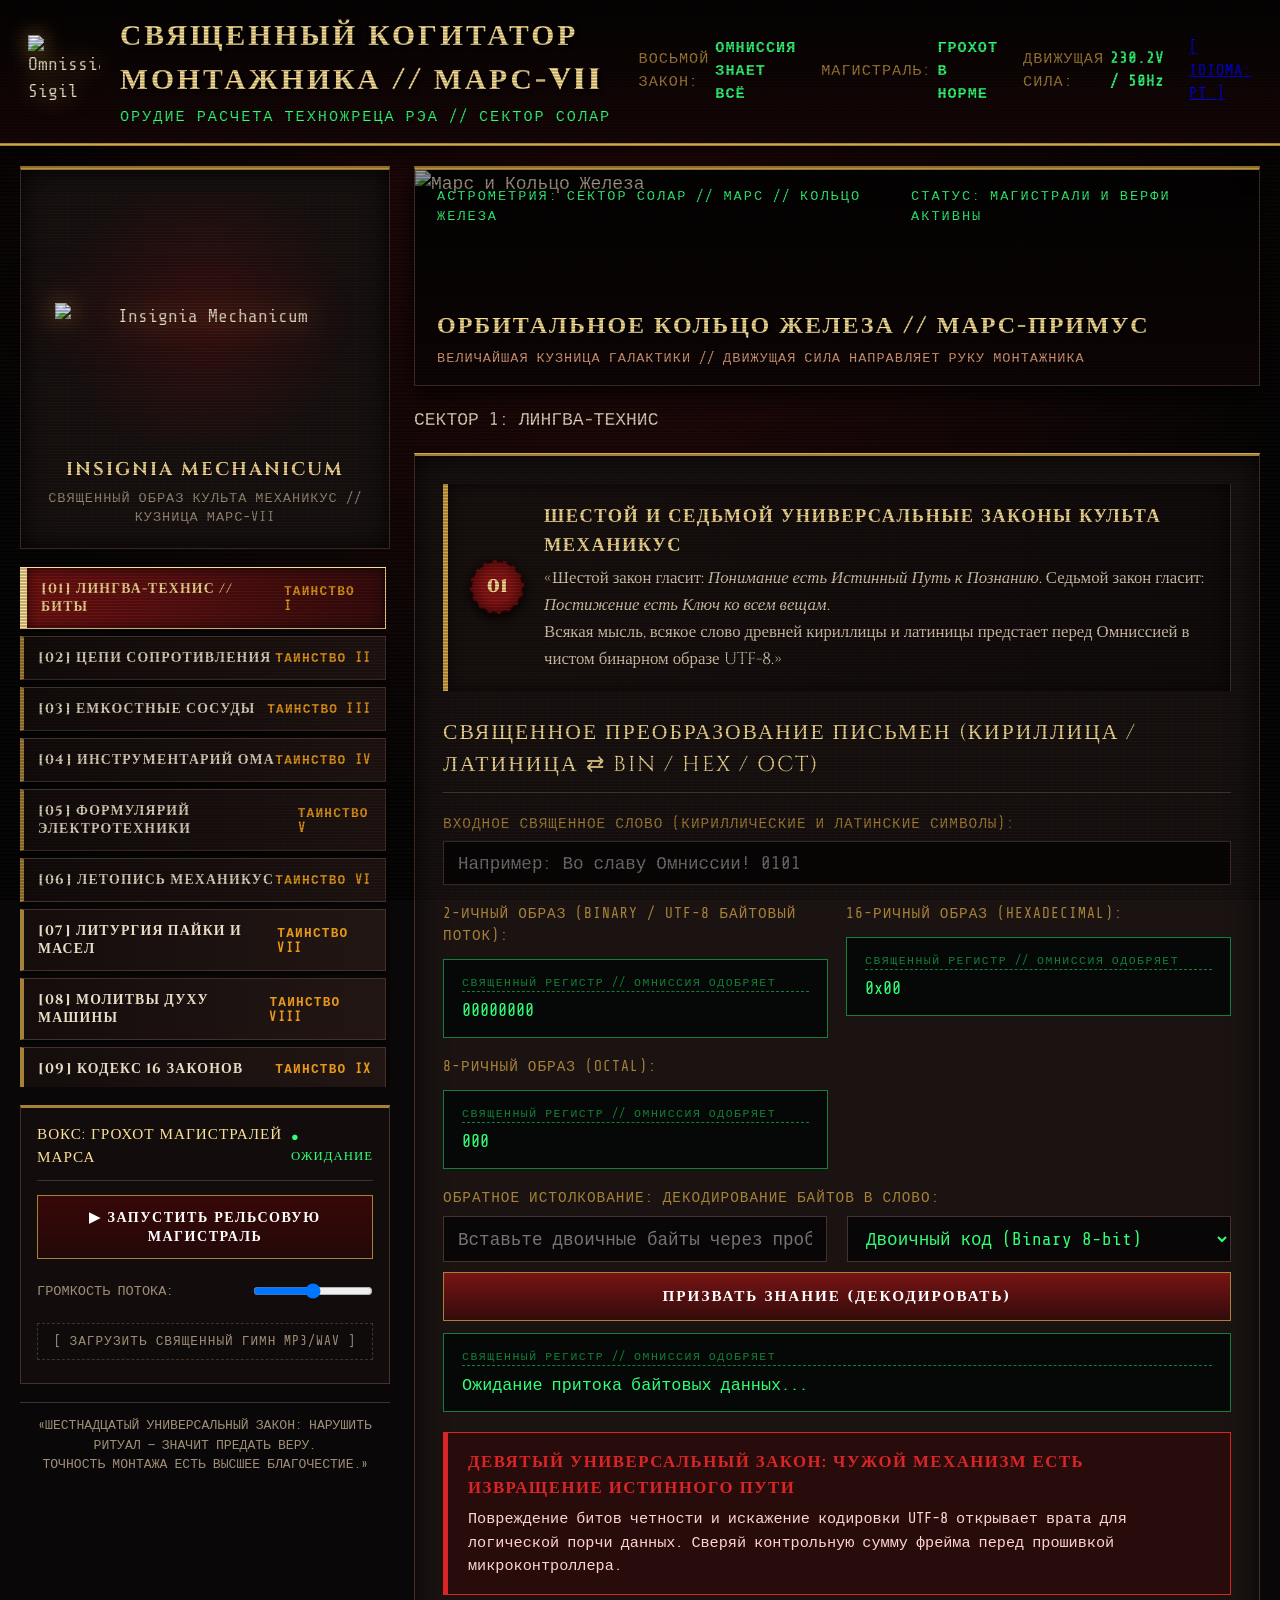
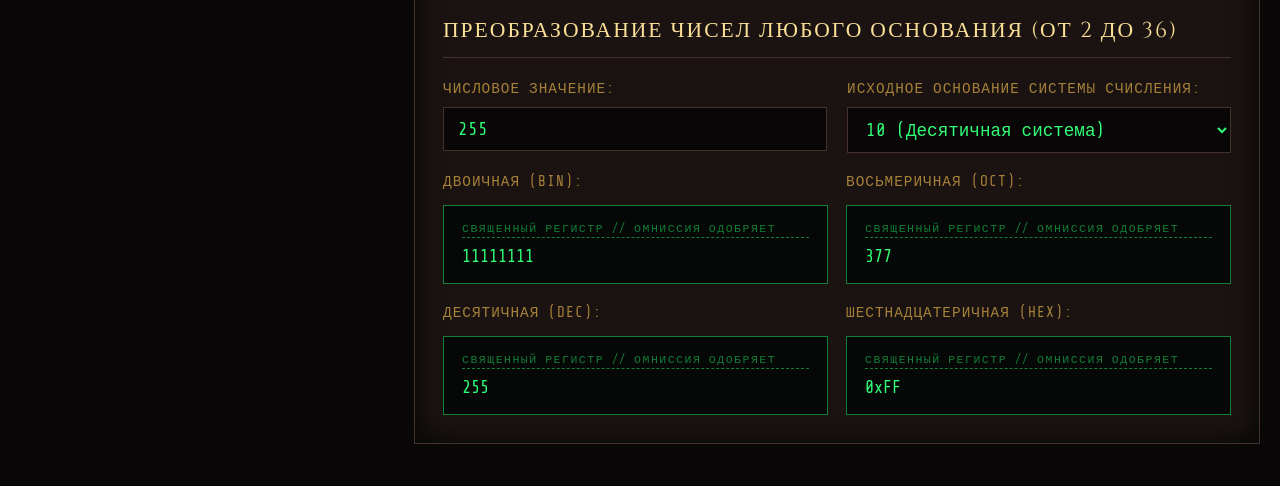
==== index.html @ e8bd3dec "index.html" ====
<!DOCTYPE html>
<html lang="ru">
<head>
  <meta charset="UTF-8">
  <meta name="viewport" content="width=device-width, initial-scale=1.0">
  <title>СВЯЩЕННЫЙ КОГИТАТОР МОНТАЖНИКА // КУЗНИЦА МАРС-VII</title>
  
  <!-- Иконка сайта (Favicon) -->
  <link rel="icon" type="image/png" href="AM_icon.jpg">

  <link rel="preconnect" href="https://fonts.googleapis.com">
  <link rel="preconnect" href="https://fonts.gstatic.com" crossorigin>
  <link href="https://fonts.googleapis.com/css2?family=Cinzel:wght@600;700;900&family=Share+Tech+Mono&display=swap" rel="stylesheet">

  <style>
    :root {
      --mars-red-deep: #380808;
      --mars-red-primary: #781414;
      --mars-red-bright: #ad1c1c;
      --brass-muted: #a68138;
      --brass-primary: #d4a748;
      --brass-bright: #fbe096;
      --iron-black: #090707;
      --iron-dark: #120d0c;
      --iron-panel: #1a1312;
      --iron-border: #44322a;
      --crt-green: #31ff77;
      --crt-dim: #137e37;
      --text-parchment: #e8dcc4;
      --text-muted: #9e8e78;
      --warning-red: #d92525;
      --warning-amber: #e69819;
    }

    * {
      box-sizing: border-box;
      margin: 0;
      padding: 0;
    }

    body {
      background-color: var(--iron-black);
      background-image: 
        radial-gradient(circle at 50% 15%, rgba(120, 20, 20, 0.35) 0%, transparent 70%),
        repeating-linear-gradient(0deg, rgba(0, 0, 0, 0.65) 0px, rgba(0, 0, 0, 0.65) 1px, transparent 2px, transparent 4px),
        url("https://images.unsplash.com/photo-1581092160607-ee22621dd758?auto=format&fit=crop&w=1920&q=80");
      background-size: cover, auto, cover;
      background-attachment: fixed;
      color: var(--text-parchment);
      font-family: 'Share Tech Mono', monospace;
      font-size: 18px;
      line-height: 1.5;
      min-height: 100vh;
      display: flex;
      flex-direction: column;
    }

    body::before {
      content: " ";
      position: fixed;
      top: 0; left: 0; bottom: 0; right: 0;
      background: linear-gradient(rgba(18, 16, 16, 0) 50%, rgba(0, 0, 0, 0.35) 50%), linear-gradient(90deg, rgba(255, 0, 0, 0.02), rgba(0, 255, 0, 0.01), rgba(0, 0, 255, 0.02));
      z-index: 999;
      background-size: 100% 3px, 6px 100%;
      pointer-events: none;
      opacity: 0.65;
    }

    header {
      background: linear-gradient(180deg, #050303 0%, #170707 100%);
      border-bottom: 3px solid var(--brass-primary);
      padding: 14px 28px;
      display: flex;
      align-items: center;
      justify-content: space-between;
      box-shadow: 0 5px 30px rgba(0,0,0,0.95);
      position: relative;
      z-index: 10;
    }

    .header-left {
      display: flex;
      align-items: center;
      gap: 20px;
    }

    .header-sigil-logo {
      width: 72px;
      height: 72px;
      display: flex;
      align-items: center;
      justify-content: center;
      filter: drop-shadow(0 0 10px rgba(212, 167, 72, 0.7));
      animation: logo-glow 4s infinite alternate ease-in-out;
    }

    @keyframes logo-glow {
      0% { filter: drop-shadow(0 0 6px rgba(212, 167, 72, 0.5)); }
      100% { filter: drop-shadow(0 0 16px rgba(173, 28, 28, 0.9)); }
    }

    .header-site-img {
      width: 100%;
      height: 100%;
      object-fit: contain;
    }

    h1 {
      font-family: 'Cinzel', serif;
      font-size: 1.85rem;
      letter-spacing: 3px;
      color: var(--brass-bright);
      text-transform: uppercase;
      font-weight: 900;
      text-shadow: 2px 2px 5px #000;
    }

    .header-sub {
      font-size: 0.95rem;
      color: var(--crt-green);
      letter-spacing: 2px;
      text-transform: uppercase;
      margin-top: 3px;
    }

    .telemetry-row {
      display: flex;
      gap: 25px;
      font-size: 0.95rem;
      color: var(--brass-muted);
      letter-spacing: 1px;
    }

    .telemetry-row span {
      display: flex;
      align-items: center;
      gap: 6px;
    }

    .telemetry-val {
      color: var(--crt-green);
      font-weight: bold;
    }

    /* ОСНОВНАЯ СЕТКА */
    .master-grid {
      display: grid;
      grid-template-columns: 370px 1fr;
      gap: 24px;
      max-width: 1720px;
      width: 100%;
      margin: 20px auto;
      padding: 0 20px;
      flex: 1;
    }

    /* ================= ЛЕВАЯ КОЛОННА ================= */
    .left-console {
      display: flex;
      flex-direction: column;
      gap: 18px;
    }

    .shrine-emblem-card {
      background: var(--iron-panel);
      border: 1px solid var(--iron-border);
      border-top: 4px solid var(--brass-primary);
      padding: 22px 18px;
      text-align: center;
      box-shadow: inset 0 0 25px rgba(0,0,0,0.85);
      position: relative;
    }

    .relic-frame {
      position: relative;
      width: 100%;
      max-width: 300px;
      min-height: 250px;
      margin: 0 auto 14px;
      display: flex;
      align-items: center;
      justify-content: center;
      background: radial-gradient(circle at 50% 50%, rgba(120, 20, 20, 0.35) 0%, transparent 75%);
    }

    .relic-img {
      width: 100%;
      max-height: 290px;
      object-fit: contain;
      filter: drop-shadow(0 0 12px rgba(212, 167, 72, 0.65)) drop-shadow(0 0 24px rgba(120, 20, 20, 0.8));
      transition: transform 0.4s ease, filter 0.4s ease;
    }

    .relic-img:hover {
      transform: scale(1.03);
      filter: drop-shadow(0 0 18px rgba(251, 224, 150, 0.85)) drop-shadow(0 0 32px rgba(173, 28, 28, 1));
    }

    .emblem-label {
      font-family: 'Cinzel', serif;
      font-size: 1.15rem;
      color: var(--brass-bright);
      font-weight: 700;
      letter-spacing: 2px;
    }

    .emblem-desc {
      font-size: 0.85rem;
      color: var(--text-muted);
      letter-spacing: 1px;
      margin-top: 5px;
      text-transform: uppercase;
      line-height: 1.4;
    }

    /* НАВИГАЦИЯ */
    .nav-rack {
      display: flex;
      flex-direction: column;
      gap: 7px;
      max-height: 520px;
      overflow-y: auto;
      padding-right: 4px;
    }

    .nav-rack::-webkit-scrollbar {
      width: 5px;
    }
    .nav-rack::-webkit-scrollbar-thumb {
      background: var(--brass-muted);
    }

    .rack-btn {
      background: linear-gradient(90deg, #140d0c 0%, #221614 100%);
      border: 1px solid var(--iron-border);
      border-left: 4px solid var(--brass-muted);
      color: var(--text-parchment);
      padding: 12px 14px;
      text-align: left;
      font-family: 'Cinzel', serif;
      font-size: 0.86rem;
      font-weight: 700;
      letter-spacing: 1.2px;
      cursor: pointer;
      display: flex;
      align-items: center;
      justify-content: space-between;
      transition: all 0.18s ease;
      text-transform: uppercase;
      box-shadow: 0 3px 6px rgba(0,0,0,0.6);
    }

    .rack-btn:hover {
      background: linear-gradient(90deg, var(--mars-red-deep) 0%, #2f1010 100%);
      border-color: var(--brass-primary);
      border-left-width: 7px;
      color: #fff;
    }

    .rack-btn.active {
      background: linear-gradient(90deg, var(--mars-red-primary) 0%, #3a0d0d 100%);
      border-color: var(--brass-bright);
      border-left: 7px solid var(--brass-bright);
      color: var(--brass-bright);
      box-shadow: inset 0 0 12px rgba(0,0,0,0.7);
    }

    .rack-btn .btn-idx {
      font-family: 'Share Tech Mono', monospace;
      color: var(--warning-amber);
      font-size: 0.8rem;
    }

    /* ВОКС-КАНАЛ */
    .audio-terminal {
      background: var(--iron-dark);
      border: 1px solid var(--iron-border);
      border-top: 3px solid var(--brass-muted);
      padding: 16px;
    }

    .audio-header {
      font-family: 'Cinzel', serif;
      font-size: 0.95rem;
      color: var(--brass-bright);
      display: flex;
      align-items: center;
      justify-content: space-between;
      border-bottom: 1px solid var(--iron-border);
      padding-bottom: 10px;
      margin-bottom: 14px;
      letter-spacing: 1px;
    }

    .audio-status-led {
      font-size: 0.8rem;
      color: var(--crt-green);
    }

    .audio-btn {
      background: linear-gradient(180deg, var(--mars-red-deep) 0%, #240808 100%);
      color: #fff;
      border: 1px solid var(--brass-muted);
      padding: 12px;
      font-family: 'Cinzel', serif;
      font-size: 0.88rem;
      font-weight: 700;
      cursor: pointer;
      width: 100%;
      text-transform: uppercase;
      letter-spacing: 1.5px;
      transition: all 0.2s;
    }

    .audio-btn:hover {
      background: var(--mars-red-primary);
      border-color: var(--brass-bright);
      box-shadow: 0 0 12px var(--mars-red-primary);
    }

    .audio-volume-rack {
      display: flex;
      align-items: center;
      justify-content: space-between;
      font-size: 0.85rem;
      color: var(--text-muted);
      margin-top: 12px;
    }

    .file-loader-label {
      display: block;
      background: #0f0b0a;
      border: 1px dashed var(--iron-border);
      padding: 8px;
      text-align: center;
      cursor: pointer;
      color: var(--text-muted);
      font-size: 0.8rem;
      text-transform: uppercase;
      margin-top: 12px;
      letter-spacing: 1px;
      transition: 0.2s;
    }

    .file-loader-label:hover {
      border-color: var(--brass-primary);
      color: var(--text-parchment);
    }

    .creed-plate {
      font-size: 0.82rem;
      color: var(--text-muted);
      line-height: 1.5;
      text-align: center;
      padding: 12px;
      border-top: 1px solid var(--iron-border);
    }

    /* ================= ПРАВАЯ ЧАСТЬ ================= */
    .terminal-body {
      display: flex;
      flex-direction: column;
      gap: 20px;
    }

    .mars-viewport {
      background: #000;
      border: 1px solid var(--iron-border);
      border-top: 4px solid var(--brass-primary);
      position: relative;
      height: 220px;
      overflow: hidden;
      box-shadow: inset 0 0 40px #000, 0 8px 25px rgba(0,0,0,0.85);
    }

    .mars-img {
      width: 100%;
      height: 100%;
      object-fit: cover;
      object-position: 50% 32%;
      filter: contrast(1.18) brightness(0.9);
    }

    .viewport-reticle-overlay {
      position: absolute;
      top: 0; left: 0; right: 0; bottom: 0;
      background: linear-gradient(180deg, rgba(12, 8, 8, 0.25) 0%, rgba(18, 7, 7, 0.85) 100%);
      display: flex;
      flex-direction: column;
      justify-content: space-between;
      padding: 16px 22px;
      pointer-events: none;
    }

    .reticle-telemetry {
      display: flex;
      justify-content: space-between;
      font-size: 0.85rem;
      color: var(--crt-green);
      letter-spacing: 2px;
    }

    .viewport-title {
      font-family: 'Cinzel', serif;
      font-size: 1.5rem;
      color: var(--brass-bright);
      letter-spacing: 2px;
      font-weight: 900;
      text-shadow: 2px 2px 4px #000;
    }

    .viewport-coords {
      font-size: 0.85rem;
      color: #df9e77;
      letter-spacing: 1px;
      margin-top: 4px;
    }

    .module-card {
      background: var(--iron-panel);
      border: 1px solid var(--iron-border);
      border-top: 3px solid var(--brass-primary);
      padding: 28px;
      box-shadow: inset 0 0 30px rgba(0,0,0,0.8);
      margin-bottom: 22px;
      display: none;
      animation: module-appear 0.25s ease-out;
    }

    .module-card.active {
      display: block;
    }

    @keyframes module-appear {
      from { opacity: 0; transform: translateY(4px); }
      to { opacity: 1; transform: translateY(0); }
    }

    .dogma-scroll {
      background: linear-gradient(90deg, #1a1210 0%, #120c0c 100%);
      border-left: 5px solid var(--brass-primary);
      border-right: 1px solid var(--iron-border);
      padding: 18px 22px;
      margin-bottom: 26px;
      display: flex;
      gap: 20px;
      align-items: center;
      box-shadow: inset 0 0 15px rgba(0,0,0,0.6);
    }

    .dogma-seal-badge {
      width: 54px;
      height: 54px;
      background: radial-gradient(circle, #8f1717 40%, #3b0606 100%);
      border-radius: 50%;
      display: flex;
      align-items: center;
      justify-content: center;
      color: var(--brass-bright);
      font-family: 'Cinzel', serif;
      font-weight: 900;
      font-size: 1.15rem;
      border: 2px dashed #240303;
      flex-shrink: 0;
      box-shadow: 0 4px 12px rgba(0,0,0,0.9);
    }

    .dogma-text {
      font-family: 'Cinzel', serif;
      font-size: 1.05rem;
      color: #dfceb1;
      line-height: 1.6;
    }

    .dogma-text strong {
      color: var(--brass-bright);
      display: block;
      margin-bottom: 5px;
      font-size: 1.15rem;
      letter-spacing: 1.5px;
    }

    .mandate-box {
      background: rgba(45, 10, 10, 0.75);
      border: 1px solid var(--warning-red);
      border-left: 5px solid var(--warning-red);
      padding: 16px 20px;
      margin: 20px 0;
      font-size: 0.95rem;
      color: #ffd2d2;
      line-height: 1.55;
    }

    .mandate-box h5 {
      color: var(--warning-red);
      font-family: 'Cinzel', serif;
      font-size: 1.05rem;
      margin-bottom: 6px;
      letter-spacing: 1.5px;
      text-transform: uppercase;
      font-weight: 700;
    }

    .section-title {
      font-family: 'Cinzel', serif;
      font-size: 1.35rem;
      color: var(--brass-bright);
      border-bottom: 1px solid var(--iron-border);
      padding-bottom: 10px;
      margin-bottom: 20px;
      letter-spacing: 2px;
      display: flex;
      align-items: center;
      justify-content: space-between;
    }

    .formula-card-sub {
      background: rgba(10, 7, 7, 0.85);
      border: 1px solid var(--iron-border);
      padding: 20px;
      margin-bottom: 20px;
    }

    .formula-badge-title {
      font-family: 'Cinzel', serif;
      color: var(--brass-bright);
      font-size: 1.15rem;
      margin-bottom: 6px;
      display: flex;
      align-items: center;
      justify-content: space-between;
      border-bottom: 1px dashed var(--iron-border);
      padding-bottom: 6px;
    }

    .formula-math-display {
      font-family: 'Share Tech Mono', monospace;
      color: var(--crt-green);
      font-size: 1.05rem;
      background: #060404;
      padding: 6px 12px;
      border-left: 3px solid var(--brass-primary);
      margin: 8px 0 14px 0;
    }

    .grid-2 {
      display: grid;
      grid-template-columns: 1fr 1fr;
      gap: 20px;
    }

    .grid-3 {
      display: grid;
      grid-template-columns: repeat(auto-fit, minmax(280px, 1fr));
      gap: 18px;
    }

    .field-group {
      margin-bottom: 18px;
    }

    label {
      display: block;
      color: var(--brass-muted);
      font-size: 0.9rem;
      text-transform: uppercase;
      letter-spacing: 1px;
      margin-bottom: 7px;
    }

    input, select, textarea {
      width: 100%;
      background: #080606;
      border: 1px solid var(--iron-border);
      color: var(--crt-green);
      font-family: 'Share Tech Mono', monospace;
      font-size: 1.1rem;
      padding: 11px 14px;
      border-radius: 0;
      transition: border 0.15s;
    }

    input:focus, select:focus, textarea:focus {
      outline: none;
      border-color: var(--brass-primary);
      box-shadow: 0 0 10px rgba(212, 167, 72, 0.4);
    }

    button.action-btn {
      background: linear-gradient(180deg, var(--mars-red-primary) 0%, #330b0b 100%);
      color: #fff;
      border: 1px solid var(--brass-muted);
      padding: 13px 20px;
      font-family: 'Cinzel', serif;
      font-weight: 700;
      font-size: 0.95rem;
      letter-spacing: 2px;
      cursor: pointer;
      width: 100%;
      text-transform: uppercase;
      transition: all 0.2s;
    }

    button.action-btn:hover {
      background: var(--mars-red-bright);
      border-color: var(--brass-bright);
      box-shadow: 0 0 15px var(--mars-red-bright);
    }

    .terminal-output {
      background: #050806;
      border: 1px solid var(--crt-dim);
      padding: 14px 18px;
      color: var(--crt-green);
      font-family: 'Share Tech Mono', monospace;
      margin-top: 12px;
      min-height: 55px;
      word-break: break-all;
      position: relative;
      font-size: 1.05rem;
      line-height: 1.5;
    }

    .terminal-output::before {
      content: "СВЯЩЕННЫЙ РЕГИСТР // ОМНИССИЯ ОДОБРЯЕТ";
      display: block;
      font-size: 0.72rem;
      color: var(--crt-dim);
      margin-bottom: 6px;
      border-bottom: 1px dashed var(--crt-dim);
      letter-spacing: 1.5px;
    }

    .resistor-rig {
      background: #080606;
      border: 1px solid var(--iron-border);
      padding: 26px 12px;
      display: flex;
      justify-content: center;
      align-items: center;
      margin-bottom: 20px;
    }

    .resistor-body {
      width: 290px;
      height: 60px;
      background: #c7a77b;
      border-radius: 10px;
      position: relative;
      display: flex;
      justify-content: space-around;
      align-items: center;
      box-shadow: inset 0 5px 8px rgba(255,255,255,0.35), inset 0 -5px 8px rgba(0,0,0,0.5);
      border-left: 8px solid #a38257;
      border-right: 8px solid #a38257;
    }

    .resistor-body::before, .resistor-body::after {
      content: "";
      position: absolute;
      width: 55px;
      height: 8px;
      background: #999;
      top: 50%;
      transform: translateY(-50%);
      z-index: -1;
    }
    .resistor-body::before { left: -55px; }
    .resistor-body::after { right: -55px; }

    .color-band {
      width: 16px;
      height: 100%;
      box-shadow: inset 0 0 3px rgba(0,0,0,0.9);
    }

    .spec-table {
      width: 100%;
      border-collapse: collapse;
      font-size: 0.95rem;
      margin-top: 14px;
    }

    .spec-table th {
      background: #191110;
      color: var(--brass-bright);
      border: 1px solid var(--iron-border);
      padding: 10px 14px;
      text-align: left;
      font-family: 'Cinzel', serif;
      letter-spacing: 1px;
      font-size: 0.9rem;
    }

    .spec-table td {
      border: 1px solid var(--iron-border);
      padding: 10px 14px;
      background: rgba(8, 6, 6, 0.75);
    }

    .spec-table tr:hover td {
      background: rgba(120, 20, 20, 0.25);
    }

    /* СТИЛИ ЛЕТОПИСИ И ЗАКОНОВ */
    .lore-era-selector {
      display: grid;
      grid-template-columns: repeat(auto-fit, minmax(180px, 1fr));
      gap: 10px;
      margin-bottom: 20px;
    }

    .lore-era-btn {
      background: #120b0a;
      border: 1px solid var(--iron-border);
      border-bottom: 3px solid var(--brass-muted);
      color: var(--text-parchment);
      padding: 12px 10px;
      font-family: 'Cinzel', serif;
      font-size: 0.82rem;
      font-weight: 700;
      cursor: pointer;
      text-align: center;
      transition: all 0.2s;
      letter-spacing: 1px;
    }

    .lore-era-btn:hover {
      background: var(--mars-red-deep);
      border-color: var(--brass-primary);
      color: #fff;
    }

    .lore-era-btn.active {
      background: linear-gradient(180deg, var(--mars-red-primary) 0%, #300c0c 100%);
      border-color: var(--brass-bright);
      border-bottom: 3px solid var(--brass-bright);
      color: var(--brass-bright);
    }

    .lore-view-screen {
      background: #070505;
      border: 1px solid var(--iron-border);
      border-left: 4px solid var(--brass-primary);
      padding: 24px;
      min-height: 240px;
      box-shadow: inset 0 0 20px rgba(0,0,0,0.85);
    }

    .lore-view-header {
      font-family: 'Cinzel', serif;
      color: var(--brass-bright);
      font-size: 1.25rem;
      letter-spacing: 2px;
      border-bottom: 1px dashed var(--iron-border);
      padding-bottom: 8px;
      margin-bottom: 14px;
      display: flex;
      justify-content: space-between;
      align-items: center;
    }

    .lore-view-body {
      color: var(--text-parchment);
      font-size: 1.02rem;
      line-height: 1.7;
    }

    .lore-view-body p {
      margin-bottom: 12px;
    }

    .fandom-badge-link {
      display: inline-flex;
      align-items: center;
      gap: 10px;
      background: rgba(120, 20, 20, 0.4);
      border: 1px solid var(--brass-primary);
      padding: 10px 16px;
      color: var(--brass-bright);
      text-decoration: none;
      font-family: 'Cinzel', serif;
      font-size: 0.88rem;
      letter-spacing: 1.5px;
      transition: all 0.2s;
      margin-top: 15px;
    }

    .fandom-badge-link:hover {
      background: var(--mars-red-primary);
      color: #fff;
      box-shadow: 0 0 12px rgba(212, 167, 72, 0.6);
    }

    /* СТИЛИ ДЛЯ ИЕРАРХИИ */
    .rank-card {
      background: rgba(15, 10, 10, 0.85);
      border: 1px solid var(--iron-border);
      border-left: 4px solid var(--brass-primary);
      padding: 16px;
      margin-bottom: 12px;
      cursor: pointer;
      transition: all 0.2s ease;
    }
    .rank-card:hover {
      background: rgba(120, 20, 20, 0.25);
      border-color: var(--brass-bright);
      transform: translateX(4px);
    }
    .rank-title {
      font-family: 'Cinzel', serif;
      font-size: 1.15rem;
      color: var(--brass-bright);
      display: flex;
      justify-content: space-between;
    }
    .rank-desc {
      font-size: 0.9rem;
      color: var(--text-parchment);
      margin-top: 6px;
      line-height: 1.5;
    }
    .rank-meta {
      font-size: 0.8rem;
      color: var(--crt-green);
      margin-top: 4px;
    }

    /* СТИЛИ ДЛЯ ЭКЗАМЕНА */
    .exam-box {
      background: #080606;
      border: 2px solid var(--brass-primary);
      padding: 24px;
      margin-top: 14px;
    }
    .exam-question {
      font-family: 'Cinzel', serif;
      font-size: 1.25rem;
      color: var(--brass-bright);
      margin-bottom: 18px;
      line-height: 1.4;
    }
    .exam-option-btn {
      background: #150d0c;
      border: 1px solid var(--iron-border);
      color: var(--text-parchment);
      padding: 14px 18px;
      text-align: left;
      font-family: 'Share Tech Mono', monospace;
      font-size: 1.05rem;
      cursor: pointer;
      margin-bottom: 10px;
      width: 100%;
      display: block;
      transition: all 0.15s;
    }
    .exam-option-btn:hover {
      background: var(--mars-red-deep);
      border-color: var(--brass-primary);
      color: #fff;
    }
    .exam-stats-bar {
      display: flex;
      justify-content: space-between;
      border-bottom: 1px solid var(--iron-border);
      padding-bottom: 10px;
      margin-bottom: 18px;
      font-size: 0.9rem;
      color: var(--brass-muted);
    }

    @media (max-width: 1024px) {
      .master-grid { grid-template-columns: 1fr; }
      .mars-viewport { height: 160px; }
      .telemetry-row { display: none; }
    }
  </style>
</head>
<body>

  <!-- ВЕРХНЯЯ СТАТУСНАЯ ЛИНИЯ -->
  <header>
    <div class="header-left">
      <div class="header-sigil-logo">
        <img 
          src="mechanicus_logo.png" 
          onerror="this.onerror=null; this.src='https://wh40k.lexicanum.com/mediawiki/images/d/db/Machina_Opus.png';" 
          alt="Omnissiah Sigil" 
          class="header-site-img"
        >
      </div>
      <div>
        <h1>СВЯЩЕННЫЙ КОГИТАТОР МОНТАЖНИКА // МАРС-VII</h1>
        <div class="header-sub">ОРУДИЕ РАСЧЕТА ТЕХНОЖРЕЦА РЭА // СЕКТОР СОЛАР</div>
      </div>
    </div>

    <div class="telemetry-row">
      <span>ВОСЬМОЙ ЗАКОН: <span class="telemetry-val">ОМНИССИЯ ЗНАЕТ ВСЁ</span></span>
      <span>МАГИСТРАЛЬ: <span class="telemetry-val">ГРОХОТ В НОРМЕ</span></span>
      <span>ДВИЖУЩАЯ СИЛА: <span class="telemetry-val">230.2V / 50Hz</span></span>
      <a href="index_pt.html" class="lang-switch-link">[ IDIOMA: PT ]</a>
    </div>
  </header>

  <!-- ОСНОВНАЯ СЕТКА -->
  <div class="master-grid">

    <!-- ЛЕВАЯ КОЛОННА -->
    <aside class="left-console">
      
      <!-- Карточка Священного Образа -->
      <div class="shrine-emblem-card">
        <div class="relic-frame">
          <img 
            src="mechanicus_logo.png" 
            onerror="this.onerror=null; this.src='https://wh40k.lexicanum.com/mediawiki/images/d/db/Machina_Opus.png';" 
            alt="Insignia Mechanicum" 
            class="relic-img"
          >
        </div>
        <div class="emblem-label">INSIGNIA MECHANICUM</div>
        <div class="emblem-desc">СВЯЩЕННЫЙ ОБРАЗ КУЛЬТА МЕХАНИКУС // КУЗНИЦА МАРС-VII</div>
      </div>

      <!-- Навигация: 11 Священных Таинств -->
      <nav class="nav-rack">
        <button class="rack-btn active" onclick="selectSanctum('sec-lingua', this)">
          <span>[01] ЛИНГВА-ТЕХНИС // БИТЫ</span>
          <span class="btn-idx">ТАИНСТВО I</span>
        </button>
        <button class="rack-btn" onclick="selectSanctum('sec-resistors', this)">
          <span>[02] ЦЕПИ СОПРОТИВЛЕНИЯ</span>
          <span class="btn-idx">ТАИНСТВО II</span>
        </button>
        <button class="rack-btn" onclick="selectSanctum('sec-capacitors', this)">
          <span>[03] ЕМКОСТНЫЕ СОСУДЫ</span>
          <span class="btn-idx">ТАИНСТВО III</span>
        </button>
        <button class="rack-btn" onclick="selectSanctum('sec-workbench', this)">
          <span>[04] ИНСТРУМЕНТАРИЙ ОМА</span>
          <span class="btn-idx">ТАИНСТВО IV</span>
        </button>
        <button class="rack-btn" onclick="selectSanctum('sec-formulas', this)">
          <span>[05] ФОРМУЛЯРИЙ ЭЛЕКТРОТЕХНИКИ</span>
          <span class="btn-idx">ТАИНСТВО V</span>
        </button>
        <button class="rack-btn" onclick="selectSanctum('sec-chronicles', this)">
          <span>[06] ЛЕТОПИСЬ МЕХАНИКУС</span>
          <span class="btn-idx">ТАИНСТВО VI</span>
        </button>
        <button class="rack-btn" onclick="selectSanctum('sec-soldering', this)">
          <span>[07] ЛИТУРГИЯ ПАЙКИ И МАСЕЛ</span>
          <span class="btn-idx">ТАИНСТВО VII</span>
        </button>
        <button class="rack-btn" onclick="selectSanctum('sec-prayers', this)">
          <span>[08] МОЛИТВЫ ДУХУ МАШИНЫ</span>
          <span class="btn-idx">ТАИНСТВО VIII</span>
        </button>
        <button class="rack-btn" onclick="selectSanctum('sec-dogma16', this)">
          <span>[09] КОДЕКС 16 ЗАКОНОВ</span>
          <span class="btn-idx">ТАИНСТВО IX</span>
        </button>
        <button class="rack-btn" onclick="selectSanctum('sec-hierarchy', this)">
          <span>[10] ИЕРАРХИЯ КЛИРА МАРСА</span>
          <span class="btn-idx">ТАИНСТВО X</span>
        </button>
        <button class="rack-btn" onclick="selectSanctum('sec-exam', this)">
          <span>[11] ЭКЗАМЕН НА АКОЛИТА</span>
          <span class="btn-idx">ТАИНСТВО XI</span>
        </button>
      </nav>

      <!-- Вокс-канал -->
      <div class="audio-terminal">
        <div class="audio-header">
          <span>ВОКС: ГРОХОТ МАГИСТРАЛЕЙ МАРСА</span>
          <span id="audio-led" class="audio-status-led">● ОЖИДАНИЕ</span>
        </div>
        <button class="audio-btn" id="audio-toggle-btn" onclick="toggleTransitLineAudio()">
          ▶ ЗАПУСТИТЬ РЕЛЬСОВУЮ МАГИСТРАЛЬ
        </button>
        <div class="audio-volume-rack">
          <span>ГРОМКОСТЬ ПОТОКА:</span>
          <input type="range" id="audio-vol" min="0" max="1" step="0.05" value="0.5" style="width: 120px;" oninput="setLineVolume(this.value)">
        </div>
        <label class="file-loader-label">
          [ ЗАГРУЗИТЬ СВЯЩЕННЫЙ ГИМН MP3/WAV ]
          <input type="file" id="local-file-input" accept="audio/*" style="display: none;" onchange="loadExternalHymn(event)">
        </label>
        <audio id="external-audio" loop></audio>
      </div>

      <div class="creed-plate">
        «ШЕСТНАДЦАТЫЙ УНИВЕРСАЛЬНЫЙ ЗАКОН: НАРУШИТЬ РИТУАЛ — ЗНАЧИТ ПРЕДАТЬ ВЕРУ.<br>ТОЧНОСТЬ МОНТАЖА ЕСТЬ ВЫСШЕЕ БЛАГОЧЕСТИЕ.»
      </div>
    </aside>

    <main class="terminal-body">

      <div class="mars-viewport">
        <img 
          src="mars_ring_of_iron.jpg" 
          onerror="this.onerror=null; this.src='https://static.wikia.nocookie.net/warhammer40k/images/3/37/Mars_Red_Planet2.jpg';" 
          alt="Марс и Кольцо Железа" 
          class="mars-img"
        >
        <div class="viewport-reticle-overlay">
          <div class="reticle-telemetry">
            <span>АСТРОМЕТРИЯ: СЕКТОР СОЛАР // МАРС // КОЛЬЦО ЖЕЛЕЗА</span>
            <span>СТАТУС: МАГИСТРАЛИ И ВЕРФИ АКТИВНЫ</span>
          </div>
          <div>
            <div class="viewport-title">ОРБИТАЛЬНОЕ КОЛЬЦО ЖЕЛЕЗА // МАРС-ПРИМУС</div>
            <div class="viewport-coords">ВЕЛИЧАЙШАЯ КУЗНИЦА ГАЛАКТИКИ // ДВИЖУЩАЯ СИЛА НАПРАВЛЯЕТ РУКУ МОНТАЖНИКА</div>
          </div>
        </div>
      </div>

     СЕКТОР 1: ЛИНГВА-ТЕХНИС
      <div id="sec-lingua" class="module-card active">
        <div class="dogma-scroll">
          <div class="dogma-seal-badge">01</div>
          <div class="dogma-text">
            <strong>ШЕСТОЙ И СЕДЬМОЙ УНИВЕРСАЛЬНЫЕ ЗАКОНЫ КУЛЬТА МЕХАНИКУС</strong>
            «Шестой закон гласит: <em>Понимание есть Истинный Путь к Познанию</em>. Седьмой закон гласит: <em>Постижение есть Ключ ко всем вещам</em>. <br>
            Всякая мысль, всякое слово древней кириллицы и латиницы предстает перед Омниссией в чистом бинарном образе UTF-8.»
          </div>
        </div>

        <div class="section-title">
          <span>СВЯЩЕННОЕ ПРЕОБРАЗОВАНИЕ ПИСЬМЕН (КИРИЛЛИЦА / ЛАТИНИЦА ⇄ BIN / HEX / OCT)</span>
        </div>

        <div class="field-group">
          <label>Входное Священное Слово (Кириллические и латинские символы):</label>
          <input type="text" id="text-input" placeholder="Например: Во славу Омниссии! 0101" oninput="convertTextToBinaric()">
        </div>

        <div class="grid-3">
          <div>
            <label>2-ичный образ (Binary / UTF-8 байтовый поток):</label>
            <div id="text-out-bin" class="terminal-output" style="max-height: 125px; overflow-y: auto;">00000000</div>
          </div>
          <div>
            <label>16-ричный образ (Hexadecimal):</label>
            <div id="text-out-hex" class="terminal-output" style="max-height: 125px; overflow-y: auto;">0x00</div>
          </div>
          <div>
            <label>8-ричный образ (Octal):</label>
            <div id="text-out-oct" class="terminal-output" style="max-height: 125px; overflow-y: auto;">000</div>
          </div>
        </div>

        <div style="margin-top: 18px;" class="field-group">
          <label>Обратное истолкование: Декодирование байтов в слово:</label>
          <div class="grid-2">
            <input type="text" id="decode-in" placeholder="Вставьте двоичные байты через пробел или шестнадцатеричную строку...">
            <select id="decode-type">
              <option value="bin">Двоичный код (Binary 8-bit)</option>
              <option value="hex">Шестнадцатеричный код (Hex)</option>
            </select>
          </div>
          <button class="action-btn" style="margin-top: 10px;" onclick="decodeBinaricToText()">Призвать Знание (Декодировать)</button>
          <div id="decode-out" class="terminal-output">Ожидание притока байтовых данных...</div>
        </div>

        <div class="mandate-box">
          <h5>ДЕВЯТЫЙ УНИВЕРСАЛЬНЫЙ ЗАКОН: ЧУЖОЙ МЕХАНИЗМ ЕСТЬ ИЗВРАЩЕНИЕ ИСТИННОГО ПУТИ</h5>
          Повреждение битов четности и искажение кодировки UTF-8 открывает врата для логической порчи данных. Сверяй контрольную сумму фрейма перед прошивкой микроконтроллера.
        </div>

        <div class="section-title">
          <span>ПРЕОБРАЗОВАНИЕ ЧИСЕЛ ЛЮБОГО ОСНОВАНИЯ (ОТ 2 ДО 36)</span>
        </div>

        <div class="grid-2">
          <div class="field-group">
            <label>Числовое Значение:</label>
            <input type="text" id="radix-num-in" value="255" oninput="convertRadixNumber()">
          </div>
          <div class="field-group">
            <label>Исходное основание системы счисления:</label>
            <select id="radix-base-in" onchange="convertRadixNumber()">
              <option value="10">10 (Десятичная система)</option>
              <option value="2">2 (Двоичная система Омниссии)</option>
              <option value="8">8 (Восьмеричная система)</option>
              <option value="16">16 (Шестнадцатеричная система)</option>
              <option value="3">3 (Троичная логика)</option>
              <option value="12">12 (Двенадцатеричная система)</option>
              <option value="36">36 (Максимальный канон 36)</option>
            </select>
          </div>
        </div>

        <div class="grid-3">
          <div><label>Двоичная (BIN):</label><div id="radix-out-bin" class="terminal-output">11111111</div></div>
          <div><label>Восьмеричная (OCT):</label><div id="radix-out-oct" class="terminal-output">377</div></div>
          <div><label>Десятичная (DEC):</label><div id="radix-out-dec" class="terminal-output">255</div></div>
          <div><label>Шестнадцатеричная (HEX):</label><div id="radix-out-hex" class="terminal-output">0xFF</div></div>
        </div>
      </div>

      <!-- ================= СЕКТОР 2: РЕЗИСТОРЫ ================= -->
      <div id="sec-resistors" class="module-card">
        <div class="dogma-scroll">
          <div class="dogma-seal-badge">02</div>
          <div class="dogma-text">
            <strong>ПЕРВЫЙ И ДВЕНАДЦАТЫЙ УНИВЕРСАЛЬНЫЕ ЗАКОНЫ КУЛЬТА МЕХАНИКУС</strong>
            «Первый закон гласит: <em>Жизнь есть управляемое движение</em>. Двенадцатый закон гласит: <em>Знание без веры есть растрата впустую</em>. <br>
            Электрический ток суть священная Движущая Сила. Резистор поставлен блюсти меру движения сего.»
          </div>
        </div>

        <div class="section-title">
          <span>РИТУАЛ ЦВЕТОВЫХ КОЛЕЦ ВЫВОДНОГО РЕЗИСТОРА</span>
        </div>

        <div class="resistor-rig">
          <div class="resistor-body">
            <div class="color-band" id="band1-el" style="background: brown;"></div>
            <div class="color-band" id="band2-el" style="background: black;"></div>
            <div class="color-band" id="band3-el" style="background: red;"></div>
            <div class="color-band" id="band4-el" style="background: gold; margin-left: 20px;"></div>
          </div>
        </div>

        <div class="grid-2">
          <div class="field-group">
            <label>Тип маркировки корпуса:</label>
            <select id="band-qty" onchange="toggleBandsDisplay()">
              <option value="4">4 полосы (Допуск ±5%, ±10%)</option>
              <option value="5">5 полос (Прецизионный сосуд, допуск ±1%)</option>
            </select>
          </div>
          <div class="field-group">
            <label>1-я полоса (Десятки):</label>
            <select id="band1-val" onchange="calcResistorNominal()">
              <option value="1" data-color="brown" selected>Коричневый (1)</option>
              <option value="2" data-color="red">Красный (2)</option>
              <option value="3" data-color="orange">Оранжевый (3)</option>
              <option value="4" data-color="yellow">Желтый (4)</option>
              <option value="5" data-color="green">Зеленый (5)</option>
              <option value="6" data-color="blue">Синий (6)</option>
              <option value="7" data-color="purple">Фиолетовый (7)</option>
              <option value="8" data-color="gray">Серый (8)</option>
              <option value="9" data-color="white">Белый (9)</option>
            </select>
          </div>
        </div>

        <div class="grid-3">
          <div class="field-group">
            <label>2-я полоса (Единицы):</label>
            <select id="band2-val" onchange="calcResistorNominal()">
              <option value="0" data-color="black" selected>Черный (0)</option>
              <option value="1" data-color="brown">Коричневый (1)</option>
              <option value="2" data-color="red">Красный (2)</option>
              <option value="3" data-color="orange">Оранжевый (3)</option>
              <option value="4" data-color="yellow">Желтый (4)</option>
              <option value="5" data-color="green">Зеленый (5)</option>
              <option value="6" data-color="blue">Синий (6)</option>
              <option value="7" data-color="purple">Фиолетовый (7)</option>
              <option value="8" data-color="gray">Серый (8)</option>
              <option value="9" data-color="white">Белый (9)</option>
            </select>
          </div>

          <div class="field-group" id="band3-wrapper" style="display: none;">
            <label>3-я полоса (Единицы для 5 полос):</label>
            <select id="band3-val" onchange="calcResistorNominal()">
              <option value="0" data-color="black" selected>Черный (0)</option>
              <option value="1" data-color="brown">Коричневый (1)</option>
              <option value="2" data-color="red">Красный (2)</option>
              <option value="3" data-color="orange">Оранжевый (3)</option>
              <option value="4" data-color="yellow">Желтый (4)</option>
              <option value="5" data-color="green">Зеленый (5)</option>
              <option value="6" data-color="blue">Синий (6)</option>
              <option value="7" data-color="purple">Фиолетовый (7)</option>
              <option value="8" data-color="gray">Серый (8)</option>
              <option value="9" data-color="white">Белый (9)</option>
            </select>
          </div>

          <div class="field-group">
            <label>Множитель (Коэффициент 10^N):</label>
            <select id="band-mult-val" onchange="calcResistorNominal()">
              <option value="1" data-color="black">Черный (×1 Ом)</option>
              <option value="10" data-color="brown">Коричневый (×10 Ом)</option>
              <option value="100" data-color="red" selected>Красный (×100 Ом)</option>
              <option value="1000" data-color="orange">Оранжевый (×1 кОм)</option>
              <option value="10000" data-color="yellow">Желтый (×10 кОм)</option>
              <option value="100000" data-color="green">Зеленый (×100 кОм)</option>
              <option value="1000000" data-color="blue">Синий (×1 МОм)</option>
              <option value="0.1" data-color="gold">Золотой (×0.1 Ом)</option>
              <option value="0.01" data-color="silver">Серебряный (×0.01 Ом)</option>
            </select>
          </div>

          <div class="field-group">
            <label>Класс погрешности (Допуск):</label>
            <select id="band-tol-val" onchange="calcResistorNominal()">
              <option value="1" data-color="brown">Коричневый (±1%)</option>
              <option value="2" data-color="red">Красный (±2%)</option>
              <option value="5" data-color="gold" selected>Золотой (±5%)</option>
              <option value="10" data-color="silver">Серебряный (±10%)</option>
            </select>
          </div>
        </div>

        <div id="resistor-result-box" class="terminal-output">
          СВЯЩЕННЫЙ НОМИНАЛ: 1.00 кОм ±5%
        </div>

        <div class="section-title" style="margin-top: 20px;">
          <span>ТАЙНА SMD РЕЗИСТОРОВ (3 ЦИФРЫ, 4 ЦИФРЫ, СТАНДАРТ EIA-96)</span>
        </div>

        <div class="grid-2">
          <div class="field-group">
            <label>Код на теле чипа (напр. 102, 4R7, 01C, 4702, R050, 000):</label>
            <input type="text" id="smd-in" placeholder="Введите код SMD..." oninput="decodeSmdResistor()">
          </div>
          <div>
            <label>Откровение Когитатора:</label>
            <div id="smd-out" class="terminal-output">Ожидание ввода кода...</div>
          </div>
        </div>
      </div>

      <!-- ================= СЕКТОР 3: КОНДЕНСАТОРЫ ================= -->
      <div id="sec-capacitors" class="module-card">
        <div class="dogma-scroll">
          <div class="dogma-seal-badge">03</div>
          <div class="dogma-text">
            <strong>ДЕСЯТЫЙ И ШЕСТНАДЦАТЫЙ УНИВЕРСАЛЬНЫЕ ЗАКОНЫ КУЛЬТА МЕХАНИКУС</strong>
            «Десятый закон гласит: <em>Душа есть создание чистой Веры</em>. Шестнадцатый закон гласит: <em>Нарушить ритуал — значит предать Веру</em>. <br>
            Конденсатор хранит священный заряд Движущей Силы в покое диэлектрика своего.»
          </div>
        </div>

        <div class="section-title">
          <span>РАСШИФРОВКА КЕРАМИЧЕСКИХ И ПЛЕНОЧНЫХ ЕМКОСТНЫХ СОСУДОВ</span>
        </div>

        <div class="grid-2">
          <div>
            <div class="field-group">
              <label>Код емкости (напр. 104, 223, 471, 105, 4n7, 2p2):</label>
              <input type="text" id="cap-code" placeholder="Введите код, напр: 104" oninput="decodeCapacitorNominal()">
            </div>
            <div class="field-group">
              <label>Буквенный код допуска святости (IEC 60062):</label>
              <select id="cap-tol" onchange="decodeCapacitorNominal()">
                <option value="">Не указан</option>
                <option value="J">J (±5%)</option>
                <option value="K">K (±10%)</option>
                <option value="M">M (±20%)</option>
                <option value="Z">Z (+80% / -20%)</option>
                <option value="C">C (±0.25 пФ для малых емкостей)</option>
                <option value="D">D (±0.5 пФ)</option>
              </select>
            </div>
          </div>
          <div>
            <label>Раскрытая Емкость Сосуда:</label>
            <div id="cap-result" class="terminal-output" style="min-height: 120px;">
              Ожидание ввода параметров сосуда...
            </div>
          </div>
        </div>

        <div class="section-title" style="margin-top: 24px;">
          <span>КАНОНИЧЕСКИЙ РЕЕСТР ДИЭЛЕКТРИКОВ (СТАНДАРТ EIA-198)</span>
        </div>

        <table class="spec-table">
          <thead>
            <tr>
              <th>Класс диэлектрика</th>
              <th>Температурный дрейф (ТКЕ)</th>
              <th>Священное назначение в схемах Культа</th>
            </tr>
          </thead>
          <tbody>
            <tr><td><strong>Класс I: NP0 (C0G)</strong></td><td>0 ± 30 ppm/°C (Высшая стабильность)</td><td>Высокочастотные цепи, колебательные контуры, прецизионные фильтры.</td></tr>
            <tr><td><strong>Класс II: X7R</strong></td><td>±15% в диапазоне -55°C...+125°C</td><td>Блокировочные цепи питания логики (100 нФ у каждой ножки питания МК).</td></tr>
            <tr><td><strong>Класс III: Y5V</strong></td><td>+22% / -82% (Крайняя нестабильность)</td><td>Грубая НЧ-фильтрация питания. Запрещен во времязадающих цепях!</td></tr>
          </tbody>
        </table>
      </div>

      <!-- ================= СЕКТОР 4: ИНСТРУМЕНТАРИЙ ОМА ================= -->
      <div id="sec-workbench" class="module-card">
        <div class="dogma-scroll">
          <div class="dogma-seal-badge">04</div>
          <div class="dogma-text">
            <strong>ЧЕТВЕРТЫЙ И ПЯТНАДЦАТЫЙ УНИВЕРСАЛЬНЫЕ ЗАКОНЫ КУЛЬТА МЕХАНИКУС</strong>
            «Четвертый закон гласит: <em>Интеллект есть мера Понимания Знания</em>. Пятнадцатый закон гласит: <em>Плоть немощна, но Ритуал чтит Дух Машины</em>.»
          </div>
        </div>

        <div class="grid-2">
          <div style="background: rgba(10,7,7,0.85); padding: 20px; border: 1px solid var(--iron-border);">
            <div class="section-title" style="font-size: 1.15rem;">⚡ ЗАКОН СВЯТОГО ОМА (U, I, R, P)</div>
            <p style="font-size: 0.85rem; margin-bottom: 10px; color: var(--text-muted);">Введите любые 2 параметра — Когитатор вычислит остальные:</p>
            <div class="field-group"><label>Напряжение (В):</label><input type="number" id="ohm-v" placeholder="Вольт (V)" step="any"></div>
            <div class="field-group"><label>Ток (А):</label><input type="number" id="ohm-i" placeholder="Ампер (A)" step="any"></div>
            <div class="field-group"><label>Сопротивление (Ом):</label><input type="number" id="ohm-r" placeholder="Ом (Ω)" step="any"></div>
            <div class="field-group"><label>Мощность (Вт):</label><input type="number" id="ohm-p" placeholder="Ватт (W)" step="any"></div>
            <button class="action-btn" onclick="calcOhmicTrinity()">Свершить расчет Ома</button>
            <div id="ohm-out" class="terminal-output">Введите минимум 2 параметра.</div>
          </div>

          <div style="display: flex; flex-direction: column; gap: 18px;">
            <div style="background: rgba(10,7,7,0.85); padding: 20px; border: 1px solid var(--iron-border);">
              <div class="section-title" style="font-size: 1.15rem;">💡 БАЛЛАСТ СВЕТОДИОДА</div>
              <div class="grid-3" style="gap: 10px;">
                <div class="field-group"><label>U питания (В):</label><input type="number" id="led-vs" value="5" step="any"></div>
                <div class="field-group"><label>U падения LED (В):</label><input type="number" id="led-vf" value="2.0" step="any"></div>
                <div class="field-group"><label>Ток (мА):</label><input type="number" id="led-if" value="20" step="any"></div>
              </div>
              <button class="action-btn" onclick="calcLedResistor()">Рассчитать сопротивление и нагрев</button>
              <div id="led-out" class="terminal-output">Ожидание расчета...</div>
            </div>

            <div style="background: rgba(10,7,7,0.85); padding: 20px; border: 1px solid var(--iron-border);">
              <div class="section-title" style="font-size: 1.15rem;">⚖ РЕЗИСТИВНЫЙ ДЕЛИТЕЛЬ НАПРЯЖЕНИЯ</div>
              <div class="grid-3" style="gap: 10px;">
                <div class="field-group"><label>U входа (В):</label><input type="number" id="div-vin" value="12" step="any"></div>
                <div class="field-group"><label>R1 плеча (Ом):</label><input type="number" id="div-r1" value="10000" step="any"></div>
                <div class="field-group"><label>R2 плеча (Ом):</label><input type="number" id="div-r2" value="2200" step="any"></div>
              </div>
              <button class="action-btn" onclick="calcVoltageDivider()">Вычислить Uвых и ток покоя</button>
              <div id="div-out" class="terminal-output">Ожидание расчета...</div>
            </div>
          </div>
        </div>
      </div>

      <!-- ================= СЕКТОР 5: ФОРМУЛЯРИЙ ЭЛЕКТРОТЕХНИКИ ================= -->
      <div id="sec-formulas" class="module-card">
        <div class="dogma-scroll">
          <div class="dogma-seal-badge">05</div>
          <div class="dogma-text">
            <strong>ТРЕТИЙ И СЕДЬМОЙ УНИВЕРСАЛЬНЫЕ ЗАКОНЫ КУЛЬТА МЕХАНИКУС</strong>
            «Третий закон гласит: <em>Разум есть способность понять ценность Знания</em>. Седьмой закон гласит: <em>Постижение есть Ключ ко всем вещам</em>.»
          </div>
        </div>

        <div class="formula-card-sub">
          <div class="formula-badge-title">
            <span>[F-01] ФОРМУЛА ТОМСОНА & РЕАКТИВНЫЕ СОПРОТИВЛЕНИЯ (AC)</span>
          </div>
          <div class="formula-math-display">
            f₀ = 1 / (2·π·√(L·C)) | Xc = 1 / (2·π·f·C) | XL = 2·π·f·L
          </div>
          <div class="grid-3">
            <div class="field-group">
              <label>Частота f:</label>
              <div style="display: flex; gap: 6px;">
                <input type="number" id="f-freq" value="1000" step="any">
                <select id="f-freq-u" style="width: 110px;"><option value="1">Гц</option><option value="1e3" selected>кГц</option><option value="1e6">МГц</option></select>
              </div>
            </div>
            <div class="field-group">
              <label>Индуктивность L:</label>
              <div style="display: flex; gap: 6px;">
                <input type="number" id="f-ind" value="100" step="any">
                <select id="f-ind-u" style="width: 110px;"><option value="1e-6" selected>мкГн</option><option value="1e-3">мГн</option><option value="1">Гн</option></select>
              </div>
            </div>
            <div class="field-group">
              <label>Емкость C:</label>
              <div style="display: flex; gap: 6px;">
                <input type="number" id="f-cap" value="10" step="any">
                <select id="f-cap-u" style="width: 110px;"><option value="1e-12">пФ</option><option value="1e-9" selected>нФ</option><option value="1e-6">мкФ</option></select>
              </div>
            </div>
          </div>
          <button class="action-btn" onclick="calcThomsonAndReactance()">Исчислить резонанс f₀ и реактивности</button>
          <div id="f-thomson-out" class="terminal-output">Нажмите кнопку для расчета резонанса.</div>
        </div>
      </div>

      <!-- ================= СЕКТОР 6: ЛЕТОПИСЬ АДЕПТУС МЕХАНИКУС ================= -->
      <div id="sec-chronicles" class="module-card">
        <div class="dogma-scroll">
          <div class="dogma-seal-badge">06</div>
          <div class="dogma-text">
            <strong>СВЯЩЕННОЕ КРЕДО ОМНИССИИ // ПЕРВИЧНАЯ ЛИТУРГИЯ ДУХОВЕНСТВА МАРСА</strong>
            «Нет истины в плоти, только предательство. Нет силы в плоти, только слабость. <br>
            Нет постоянства в плоти, только распад. Нет определённости во плоти, только смерть.»
          </div>
        </div>

        <div class="section-title">
          <span>ХРОНИКА СТАНОВЛЕНИЯ ДУХОВЕНСТВА МАРСА (M25 — M42)</span>
        </div>

        <div class="lore-era-selector">
          <button class="lore-era-btn active" onclick="showLoreEra('era-strife', this)">ЭРА РАЗДОРА (M25–M30)</button>
          <button class="lore-era-btn" onclick="showLoreEra('era-treaty', this)">ДОГОВОР МАРСА (M30)</button>
          <button class="lore-era-btn" onclick="showLoreEra('era-heresy', this)">СХИЗМА И ЕРЕСЬ (M31)</button>
          <button class="lore-era-btn" onclick="showLoreEra('era-quest', this)">ПОИСК ЗНАНИЙ (СШК)</button>
          <button class="lore-era-btn" onclick="showLoreEra('era-indomitus', this)">ЭРА ИНДОМИТУС (M42)</button>
        </div>

        <div class="lore-view-screen" id="lore-display-container"></div>

        <div style="text-align: center; margin-top: 25px;">
          <a href="https://warhammer40k.fandom.com/ru/wiki/Адептус_Механикус" target="_blank" rel="noopener noreferrer" class="fandom-badge-link" onclick="triggerRelayImpact()">
            <span>📜 ПЕРЕЙТИ К ПОЛНОМУ АСТРОПАТИЧЕСКОМУ СВИТКУ В WIKI FANDOM</span> <span>↗</span>
          </a>
        </div>
      </div>

      <!-- ================= СЕКТОР 7: ЛИТУРГИЯ ПАЙКИ И МАСЕЛ (НОВЫЙ) ================= -->
      <div id="sec-soldering" class="module-card">
        <div class="dogma-scroll">
          <div class="dogma-seal-badge">07</div>
          <div class="dogma-text">
            <strong>ТАИНСТВО МЕТАЛЛУРГИИ И БЛАГОСЛОВЕННОГО ПРИПОЯ</strong>
            «Припой суть серебряная кровь схемы, соединяющая разрозненные пути в единую симфонию Движущей Силы. Перегреть медь — значит обжечь плоть машины; недогреть — породить скверну холодного спая. Чти канон флюса и температуры.»
          </div>
        </div>

        <div class="section-title">
          <span>КАЛЬКУЛЯТОР ТЕРМОПРОФИЛЯ И ТЕМПЕРАТУРЫ ЖАЛА ПАЯЛЬНИКА</span>
        </div>

        <div class="grid-3">
          <div class="field-group">
            <label>Тип Священного Припоя:</label>
            <select id="solder-type" onchange="calcSolderingThermalProfile()">
              <option value="pos61" selected>ПОС-61 (Sn61/Pb39, Тпл 183°C)</option>
              <option value="pos40">ПОС-40 (Sn40/Pb60, Тпл 238°C)</option>
              <option value="sac305">SAC305 Бессвинцовый (Sn96.5/Ag3/Cu0.5, Тпл 217°C)</option>
              <option value="rose">Сплав Розе (Sn/Pb/Bi, Тпл 94°C демонтаж)</option>
              <option value="wood">Сплав Вуда (Sn/Pb/Bi/Cd, Тпл 68°C низкотемпературный)</option>
              <option value="poin52">ПОИн-52 (In52/Sn48, Тпл 118°C для стекла/золота)</option>
            </select>
          </div>

          <div class="field-group">
            <label>Теплоёмкость зоны монтажа:</label>
            <select id="solder-heat-sink" onchange="calcSolderingThermalProfile()">
              <option value="smd_fine">SMD 0402..0805 / Тонкие проводники</option>
              <option value="std_trough" selected>Выводные компоненты / Обычные дорожки</option>
              <option value="ground_plane">Массивный земляной полигон GND / Медные экраны</option>
              <option value="heavy_bus">Силовая шина / Мощные клеммы шасси</option>
            </select>
          </div>

          <div class="field-group">
            <label>Конфигурация паяльного жала:</label>
            <select id="solder-tip" onchange="calcSolderingThermalProfile()">
              <option value="needle">Тонкая игла (Conical / I) — малый теплоперенос</option>
              <option value="chisel" selected>Клин / Отвертка (Chisel / D) — канонический</option>
              <option value="knife">Нож / Топор (Knife / K) — мощный теплоперенос</option>
            </select>
          </div>
        </div>

        <button class="action-btn" onclick="calcSolderingThermalProfile()">Благословить термопрофиль жала</button>
        <div id="soldering-profile-out" class="terminal-output">Нажмите кнопку для расчёта температурных параметров пайки.</div>

        <div class="mandate-box">
          <h5>ПРЕДОСТЕРЕЖЕНИЕ КУЛЬТА: ОСТАТКИ АКТИВНЫХ КИСЛОТНЫХ ФЛЮСОВ</h5>
          Использование активных цинковых и кислотных флюсов при монтаже кремниевых печатных плат строго запрещено! Их проводящие остатки вызывают микроамперные паразитные утечки и электрохимическую коррозию меди. Используй лишь каноничные нейтральные смолы (ROL0 / RMA)!
        </div>

        <div class="section-title">
          <span>РЕГИСТР СВЯЩЕННЫХ МАСЕЛ (ФЛЮСЫ ПО СТАНДАРТУ IPC/J-STD-004)</span>
        </div>

        <table class="spec-table">
          <thead>
            <tr>
              <th>Класс флюса</th>
              <th>Коррозионная активность</th>
              <th>Проводимость остатков</th>
              <th>Священный ритуал отмывки</th>
            </tr>
          </thead>
          <tbody>
            <tr>
              <td><strong>Канифоль чистая (ROL0)</strong></td>
              <td>Нулевая (Нейтрален при комн. темп.)</td>
              <td>Диэлектрик (Не проводит ток)</td>
              <td>Изопропиловый спирт 99.8% или Бензин Калоша. Смывка желательна эстетически.</td>
            </tr>
            <tr>
              <td><strong>ЛТИ-120 (Спирто-активированный)</strong></td>
              <td>Умеренная при нагреве</td>
              <td>Низкая, но гигроскопичен</td>
              <td>Обязательная смывка спиртом! Оставшаяся канифоль со временем впитывает влагу.</td>
            </tr>
            <tr>
              <td><strong>Безотмывочный гель (NC / ROL0)</strong></td>
              <td>Крайне низкая</td>
              <td>Не проводит</td>
              <td>Не требует смывки в гражданских цепях. Для ВЧ/СВЧ плат — очистка обязательна.</td>
            </tr>
            <tr>
              <td><strong>Водосмываемый флюс (WS / ORH1)</strong></td>
              <td>Высокая (Органические кислоты)</td>
              <td>Проводит (Опасно для питания!)</td>
              <td>Немедленная промывка деионизированной водой под давлением или УЗВ.</td>
            </tr>
          </tbody>
        </table>
      </div>

      <!-- ================= СЕКТОР 8: МОЛИТВЫ ДУХУ МАШИНЫ (НОВЫЙ) ================= -->
<div id="sec-prayers" class="module-card">
        <div class="dogma-scroll">
          <div class="dogma-seal-badge">08</div>
          <div class="dogma-text">
            <strong>ЛИТУРГИЧЕСКИЙ ВОКС-КАНАЛ СВЯЗНОГО С ДУХОМ МАШИНЫ</strong>
            «Машина без молитвы — лишь бездушная груда мертвого металла. Умилостиви сокрытого в цепях Машинного Духа, прежде чем подать напряжение, и белый дым не осквернит священный алтарь монтажника.»
          </div>
        </div>

        <div class="section-title">
          <span>ГЕНЕРАТОР СВЯЩЕННЫХ ЛИТАНИЙ ПЕРЕД НАЧАЛОМ РАБОТЫ</span>
        </div>

        <div class="grid-2">
          <div class="field-group">
            <label>Предстоящий Литургический Ритуал:</label>
            <select id="prayer-ritual-select">
              <option value="smoke">Изгнание Белого Дыма (Перед первым пуском питания)</option>
              <option value="short">Очищение от Скверны Короткого Замыкания (КЗ)</option>
              <option value="bga">Освящение Шаров Припоя BGA / QFN Микросхем</option>
              <option value="transistor">Замена Сгоревшего Полевого Транзистора (MOSFET)</option>
              <option value="esd">Освящение Антистатического Браслета и Заземления</option>
              <option value="firmware">Ритуал Загрузки Бинарной Прошивки в МК (SWD/JTAG)</option>
            </select>
          </div>

          <div class="field-group">
            <label>Имя изделия / Сигнатура платы (напр: "Блок Питания Марс-48В"):</label>
            <input type="text" id="prayer-board-name" value="Когитаторный Модуль Альфа">
          </div>
        </div>

        <button class="action-btn" onclick="generateMachinePrayer()">
          [ИНИЦИИРОВАТЬ] ВОЗНЕСТИ МОЛИТВУ ДУХУ МАШИНЫ
        </button>

        <div id="prayer-display-box" class="terminal-output" style="margin-top: 18px; min-height: 140px; font-size: 1.05rem; line-height: 1.7;">
          Выберите ритуал и нажмите кнопку, дабы призвать благословение Омниссии...
        </div>

        <button class="action-btn" style="margin-top: 10px; background: #221614;" onclick="copyPrayerToClipboard()">
          [РЕГИСТР] СКОПИРОВАТЬ ЛИТАНИЮ В БУФЕР КОГИТАТОРА
        </button>
      </div>
      <!-- ================= СЕКТОР 9: 16 ЗАКОНОВ ОМНИССИИ (НОВЫЙ) ================= -->
      <div id="sec-dogma16" class="module-card">
        <div class="dogma-scroll">
          <div class="dogma-seal-badge">09</div>
          <div class="dogma-text">
            <strong>ШЕСТНАДЦАТЬ УНИВЕРСАЛЬНЫХ ЗАКОНОВ КУЛЬТА МЕХАНИКУС</strong>
            «Свод законов, начертанный на адамантиевых плитах Великой Кузницы Марса. Восемь законов постижения (Мистерии) и восемь законов долга (Предупреждения). Всякая электронная схема живет по этим истинам.»
          </div>
        </div>

        <div class="section-title">
          <span>СВЯЩЕННЫЙ КАНОН: ШЕСТНАДЦАТЬ УНИВЕРСАЛЬНЫХ ЗАКОНОВ</span>
        </div>

        <div id="laws-container">
          <!-- 16 законов будут динамически отрисованы скриптом renderLaws() -->
        </div>
      </div>

      <!-- ================= СЕКТОР 10: ИЕРАРХИЯ КЛИРА МАРСА (НОВЫЙ) ================= -->
      <div id="sec-hierarchy" class="module-card">
        <div class="dogma-scroll">
          <div class="dogma-seal-badge">10</div>
          <div class="dogma-text">
            <strong>СВЯЩЕННАЯ ЛЕСТНИЦА СЛУЖЕНИЯ ОМНИССИИ</strong>
            «От лишенного разума монозадачного сервитора до богоподобного Генерал-Фабрикатора Марса. Познай чины служителей Бога-Машины и их священные роли в хранении технологических мистерий.»
          </div>
        </div>

        <div class="section-title">
          <span>ЧИНЫ И САНЫ ДУХОВЕНСТВА КУЛЬТА МЕХАНИКУС</span>
        </div>

        <div id="hierarchy-container">
          <!-- Карточки чинов будут отрендерены через JS -->
        </div>
      </div>
<!-- ================= СЕКТОР 11: ЦИКЛИЧЕСКИЙ ЭКЗАМЕН ОМНИССИИ ================= -->
      <div id="sec-exam" class="module-card">
        <div class="dogma-scroll">
          <div class="dogma-seal-badge">11</div>
          <div class="dogma-text">
            <strong>СВЯЩЕННАЯ АТТЕСТАЦИЯ КУЗНИЦЫ // ЦИКЛ ИЗ 10 ИСПЫТАНИЙ</strong>
            «Каждый цикл состоит ровно из 10 откровений. Исчисли параметры, подтверди благочестие перед Омниссией, прими заслуженный сан и ступай на следующий виток познания с новыми задачами.»
          </div>
        </div>

        <div class="exam-box">
          <div class="exam-stats-bar">
            <span>ЦИКЛ АТТЕСТАЦИИ: <strong id="exam-cycle-num" style="color: var(--brass-bright);">1</strong></span>
            <span>ВОПРОС: <strong id="exam-q-num" style="color: var(--crt-green);">1</strong> / 10</span>
            <span>БАЛЛЫ ЦИКЛА: <strong id="exam-score" style="color: var(--warning-amber);">0</strong> / 100</span>
            <span>ТЕКУЩИЙ САН: <strong id="exam-rank-name" style="color: var(--brass-muted);">НЕОФИТ</strong></span>
          </div>

          <div style="font-size: 0.82rem; color: var(--brass-muted); text-transform: uppercase; margin-bottom: 6px;" id="exam-category-badge">
            КАТЕГОРИЯ: РАСЧЕТ ЦЕПЕЙ
          </div>

          <div class="exam-question" id="exam-q-text">
            Инициализация аттестационного цикла...
          </div>

          <div id="exam-options-container">
            <!-- Варианты ответов / Экран результатов -->
          </div>

          <div id="exam-feedback-box" class="terminal-output" style="display: none; margin-top: 15px;"></div>

          <div style="margin-top: 15px; display: flex; justify-content: flex-end;">
            <button class="action-btn" id="exam-next-btn" style="width: auto; padding: 10px 24px; display: none;" onclick="nextCycleQuestion()">
              СЛЕДУЮЩИЙ ВОПРОС ➔
            </button>
          </div>
        </div>
      </div>
    </main>
  </div>

  <!-- СКРИПТЫ АВТОМАТИКИ И ЗВУКОВОЙ СИСТЕМЫ -->
  <script>
    // ================= ЗВУКОВОЙ ДВИЖОК ОМНИССИИ =================
    let audioCtx = null;
    let masterGain = null;
    let isTransitActive = false;
    let transitTimer = null;
    let noiseBuffer = null;
    let tunnelRumbleOsc = null;
    let tunnelRumbleGain = null;

    function initAudioContext() {
      if (!audioCtx) {
        audioCtx = new (window.AudioContext || window.webkitAudioContext)();
        masterGain = audioCtx.createGain();
        masterGain.gain.setValueAtTime(0.5, audioCtx.currentTime);
        masterGain.connect(audioCtx.destination);
        createNoiseBuffer();
      }
      if (audioCtx.state === 'suspended') {
        audioCtx.resume();
      }
    }

    function createNoiseBuffer() {
      const bufferSize = audioCtx.sampleRate * 2;
      noiseBuffer = audioCtx.createBuffer(1, bufferSize, audioCtx.sampleRate);
      const data = noiseBuffer.getChannelData(0);
      for (let i = 0; i < bufferSize; i++) {
        data[i] = Math.random() * 2 - 1;
      }
    }

    // 1. Щелчок реле
    function triggerRelayImpact() {
      try {
        initAudioContext();
        const osc = audioCtx.createOscillator();
        const gain = audioCtx.createGain();
        osc.type = 'triangle';
        osc.frequency.setValueAtTime(320, audioCtx.currentTime);
        osc.frequency.exponentialRampToValueAtTime(70, audioCtx.currentTime + 0.04);
        gain.gain.setValueAtTime(0.2, audioCtx.currentTime);
        gain.gain.linearRampToValueAtTime(0.001, audioCtx.currentTime + 0.04);
        osc.connect(gain);
        gain.connect(masterGain);
        osc.start();
        osc.stop(audioCtx.currentTime + 0.04);
      } catch(e) {}
    }

    // 2. Треск счётчика Гейгера (при ошибке или перегрузке)
    function playGeigerBurst(clicksCount = 5) {
      try {
        initAudioContext();
        for (let i = 0; i < clicksCount; i++) {
          const delay = Math.random() * 0.15;
          const clickTime = audioCtx.currentTime + delay;
          const osc = audioCtx.createOscillator();
          const gain = audioCtx.createGain();
          osc.type = 'square';
          osc.frequency.setValueAtTime(1800 + Math.random() * 800, clickTime);
          gain.gain.setValueAtTime(0.3, clickTime);
          gain.gain.exponentialRampToValueAtTime(0.001, clickTime + 0.015);
          osc.connect(gain);
          gain.connect(masterGain);
          osc.start(clickTime);
          osc.stop(clickTime + 0.015);
        }
      } catch(e) {}
    }

    // 3. Литургический колокольный звон (при благословении/молитве)
    function playLiturgicalChime() {
      try {
        initAudioContext();
        const now = audioCtx.currentTime;
        [440, 554.37, 659.25, 880].forEach((freq, idx) => {
          const osc = audioCtx.createOscillator();
          const gain = audioCtx.createGain();
          osc.type = 'sine';
          osc.frequency.setValueAtTime(freq, now);
          gain.gain.setValueAtTime(0.15 / (idx + 1), now);
          gain.gain.exponentialRampToValueAtTime(0.0001, now + 1.2);
          osc.connect(gain);
          gain.connect(masterGain);
          osc.start(now);
          osc.stop(now + 1.2);
        });
      } catch(e) {}
    }

    // 4. Триумфальный тон верного ответа в экзамене
    function playSuccessChime() {
      try {
        initAudioContext();
        const now = audioCtx.currentTime;
        const osc = audioCtx.createOscillator();
        const gain = audioCtx.createGain();
        osc.type = 'triangle';
        osc.frequency.setValueAtTime(523.25, now); // C5
        osc.frequency.setValueAtTime(659.25, now + 0.08); // E5
        osc.frequency.setValueAtTime(783.99, now + 0.16); // G5
        osc.frequency.setValueAtTime(1046.50, now + 0.24); // C6
        gain.gain.setValueAtTime(0.25, now);
        gain.gain.exponentialRampToValueAtTime(0.001, now + 0.5);
        osc.connect(gain);
        gain.connect(masterGain);
        osc.start(now);
        osc.stop(now + 0.5);
      } catch(e) {}
    }

    // 5. Низкий тревожный зуммер отказа
    function playFaultBuzzer() {
      try {
        initAudioContext();
        const now = audioCtx.currentTime;
        const osc = audioCtx.createOscillator();
        const gain = audioCtx.createGain();
        osc.type = 'sawtooth';
        osc.frequency.setValueAtTime(110, now);
        osc.frequency.linearRampToValueAtTime(75, now + 0.25);
        gain.gain.setValueAtTime(0.4, now);
        gain.gain.linearRampToValueAtTime(0.001, now + 0.28);
        osc.connect(gain);
        gain.connect(masterGain);
        osc.start(now);
        osc.stop(now + 0.28);
        playGeigerBurst(4);
      } catch(e) {}
    }

    // Грохот магистрали
    function startTunnelRumble() {
      tunnelRumbleOsc = audioCtx.createOscillator();
      tunnelRumbleOsc.type = 'sawtooth';
      tunnelRumbleOsc.frequency.setValueAtTime(54, audioCtx.currentTime);
      const filter = audioCtx.createBiquadFilter();
      filter.type = 'lowpass';
      filter.frequency.setValueAtTime(140, audioCtx.currentTime);
      tunnelRumbleGain = audioCtx.createGain();
      tunnelRumbleGain.gain.setValueAtTime(0.35, audioCtx.currentTime);
      tunnelRumbleOsc.connect(filter);
      filter.connect(tunnelRumbleGain);
      tunnelRumbleGain.connect(masterGain);
      tunnelRumbleOsc.start();
    }

    function stopTunnelRumble() {
      if (tunnelRumbleOsc) {
        try {
          tunnelRumbleGain.gain.linearRampToValueAtTime(0.001, audioCtx.currentTime + 0.3);
          tunnelRumbleOsc.stop(audioCtx.currentTime + 0.35);
        } catch(e){}
        tunnelRumbleOsc = null;
      }
    }

    function playRailJointHit(time, strength = 1.0) {
      if (!isTransitActive) return;
      const thudOsc = audioCtx.createOscillator();
      const thudGain = audioCtx.createGain();
      thudOsc.type = 'sine';
      thudOsc.frequency.setValueAtTime(90, time);
      thudOsc.frequency.exponentialRampToValueAtTime(36, time + 0.08);
      thudGain.gain.setValueAtTime(0.6 * strength, time);
      thudGain.gain.exponentialRampToValueAtTime(0.001, time + 0.09);
      thudOsc.connect(thudGain);
      thudGain.connect(masterGain);
      thudOsc.start(time);
      thudOsc.stop(time + 0.09);
    }

    let transitStep = 0;
    function transitEngineTick() {
      if (!isTransitActive) return;
      const now = audioCtx.currentTime;
      const s = transitStep % 8;
      if (s === 0) playRailJointHit(now, 1.0);
      else if (s === 1) playRailJointHit(now + 0.03, 0.7);
      else if (s === 3) playRailJointHit(now, 0.85);
      else if (s === 4) playRailJointHit(now + 0.03, 0.65);
      transitStep++;
    }

    function toggleTransitLineAudio() {
      initAudioContext();
      const btn = document.getElementById('audio-toggle-btn');
      const led = document.getElementById('audio-led');
      const ext = document.getElementById('external-audio');

      if (ext.src && ext.src !== window.location.href) {
        if (ext.paused) {
          ext.play();
          btn.innerText = "⏸ ОСТАНОВИТЬ ВОКС (MP3)";
          led.innerText = "● ВОСПРОИЗВЕДЕНИЕ MP3";
          led.style.color = "var(--crt-green)";
        } else {
          ext.pause();
          btn.innerText = "▶ ВОЗОБНОВИТЬ ВОКС (MP3)";
          led.innerText = "● ПАУЗА";
          led.style.color = "var(--warning-amber)";
        }
        return;
      }

      isTransitActive = !isTransitActive;
      if (isTransitActive) {
        btn.innerText = "⏸ ОСТАНОВИТЬ МАГИСТРАЛЬ";
        led.innerText = "● ДВИЖЕНИЕ В СЛУЖЕНИИ";
        led.style.color = "var(--crt-green)";
        startTunnelRumble();
        transitEngineTick();
        transitTimer = setInterval(transitEngineTick, 140);
      } else {
        btn.innerText = "▶ ЗАПУСТИТЬ РЕЛЬСОВУЮ МАГИСТРАЛЬ";
        led.innerText = "● ОЖИДАНИЕ";
        led.style.color = "var(--warning-amber)";
        clearInterval(transitTimer);
        stopTunnelRumble();
      }
    }

    function setLineVolume(vol) {
      initAudioContext();
      if (masterGain) masterGain.gain.setValueAtTime(parseFloat(vol), audioCtx.currentTime);
      const ext = document.getElementById('external-audio');
      if (ext) ext.volume = parseFloat(vol);
    }

    function loadExternalHymn(e) {
      const file = e.target.files[0];
      if (file) {
        if (isTransitActive) toggleTransitLineAudio();
        const url = URL.createObjectURL(file);
        const player = document.getElementById('external-audio');
        player.src = url;
        player.play();
        document.getElementById('audio-toggle-btn').innerText = "⏸ ОСТАНОВИТЬ ВОКС (MP3)";
        const led = document.getElementById('audio-led');
        led.innerText = "● ФАЙЛ: " + file.name.substring(0, 16);
        led.style.color = "var(--crt-green)";
      }
    }

    function selectSanctum(tabId, btn) {
      document.querySelectorAll('.module-card').forEach(el => el.classList.remove('active'));
      document.querySelectorAll('.rack-btn').forEach(el => el.classList.remove('active'));

      document.getElementById(tabId).classList.add('active');
      btn.classList.add('active');
      triggerRelayImpact();
    }

    function formatEng(val, unit) {
      if (val === 0 || isNaN(val)) return "0 " + unit;
      const abs = Math.abs(val);
      if (abs >= 1e6) return (val / 1e6).toFixed(3).replace(/\.?0+$/, '') + ' М' + unit;
      if (abs >= 1e3) return (val / 1e3).toFixed(3).replace(/\.?0+$/, '') + ' к' + unit;
      if (abs >= 1) return val.toFixed(3).replace(/\.?0+$/, '') + ' ' + unit;
      if (abs >= 1e-3) return (val * 1e3).toFixed(3).replace(/\.?0+$/, '') + ' м' + unit;
      if (abs >= 1e-6) return (val * 1e6).toFixed(3).replace(/\.?0+$/, '') + ' мк' + unit;
      if (abs >= 1e-9) return (val * 1e9).toFixed(3).replace(/\.?0+$/, '') + ' н' + unit;
      if (abs >= 1e-12) return (val * 1e12).toFixed(3).replace(/\.?0+$/, '') + ' п' + unit;
      return val.toExponential(3) + ' ' + unit;
    }

    // ================= МОДУЛЬ 1: ЛИНГВА-ТЕХНИС =================
    function convertTextToBinaric() {
      const str = document.getElementById('text-input').value;
      if (!str) {
        document.getElementById('text-out-bin').innerText = '00000000';
        document.getElementById('text-out-hex').innerText = '0x00';
        document.getElementById('text-out-oct').innerText = '000';
        return;
      }
      const enc = new TextEncoder();
      const bytes = enc.encode(str);
      let bArr = [], hArr = [], oArr = [];
      bytes.forEach(b => {
        bArr.push(b.toString(2).padStart(8, '0'));
        hArr.push(b.toString(16).toUpperCase().padStart(2, '0'));
        oArr.push(b.toString(8).padStart(3, '0'));
      });
      document.getElementById('text-out-bin').innerText = bArr.join(' ');
      document.getElementById('text-out-hex').innerText = hArr.join(' ');
      document.getElementById('text-out-oct').innerText = oArr.join(' ');
    }

    function decodeBinaricToText() {
      const raw = document.getElementById('decode-in').value.trim();
      const mode = document.getElementById('decode-type').value;
      const target = document.getElementById('decode-out');
      triggerRelayImpact();
      if (!raw) { target.innerText = "ПРЕДОСТЕРЕЖЕНИЕ: Поле священного шифра пусто."; return; }
      try {
        let byteBuffer = [];
        if (mode === 'bin') {
          const parts = raw.replace(/[^01]/g, ' ').split(/\s+/).filter(Boolean);
          parts.forEach(p => byteBuffer.push(parseInt(p, 2)));
        } else {
          const parts = raw.replace(/0x/gi, '').replace(/[^0-9A-Fa-f]/g, ' ').split(/\s+/).filter(Boolean);
          parts.forEach(p => byteBuffer.push(parseInt(p, 16)));
        }
        const uint8 = new Uint8Array(byteBuffer);
        const dec = new TextDecoder('utf-8', { fatal: true });
        target.innerText = `ТОЛКОВАНИЕ ОМНИССИИ: "${dec.decode(uint8)}"`;
      } catch (err) {
        playFaultBuzzer();
        target.innerText = "ОШИБКА ДЕКОДИРОВАНИЯ: Неканоническая последовательность байт UTF-8.";
      }
    }

    function convertRadixNumber() {
      const val = document.getElementById('radix-num-in').value.trim();
      const base = parseInt(document.getElementById('radix-base-in').value);
      if (!val) return;
      try {
        const dec = parseInt(val, base);
        if (isNaN(dec)) {
          document.getElementById('radix-out-bin').innerText = "НЕЧИСЛОВОЙ ЗНАК";
          document.getElementById('radix-out-oct').innerText = "-";
          document.getElementById('radix-out-dec').innerText = "-";
          document.getElementById('radix-out-hex').innerText = "-";
          return;
        }
        document.getElementById('radix-out-bin').innerText = (dec >>> 0).toString(2);
        document.getElementById('radix-out-oct').innerText = dec.toString(8);
        document.getElementById('radix-out-dec').innerText = dec.toString(10);
        document.getElementById('radix-out-hex').innerText = "0x" + dec.toString(16).toUpperCase();
      } catch(e) {
        document.getElementById('radix-out-dec').innerText = "ОШИБКА";
      }
    }

    // ================= МОДУЛЬ 2: РЕЗИСТОРЫ =================
    function toggleBandsDisplay() {
      const qty = document.getElementById('band-qty').value;
      document.getElementById('band3-wrapper').style.display = (qty === '5') ? 'block' : 'none';
      calcResistorNominal();
    }

    function calcResistorNominal() {
      const qty = document.getElementById('band-qty').value;
      const b1 = document.getElementById('band1-val');
      const b2 = document.getElementById('band2-val');
      const b3 = document.getElementById('band3-val');
      const bM = document.getElementById('band-mult-val');
      const bT = document.getElementById('band-tol-val');

      document.getElementById('band1-el').style.background = b1.options[b1.selectedIndex].dataset.color;
      document.getElementById('band2-el').style.background = b2.options[b2.selectedIndex].dataset.color;
      document.getElementById('band4-el').style.background = bT.options[bT.selectedIndex].dataset.color;

      let nom = 0;
      if (qty === '4') {
        nom = (parseInt(b1.value) * 10 + parseInt(b2.value)) * parseFloat(bM.value);
        document.getElementById('band3-el').style.background = bM.options[bM.selectedIndex].dataset.color;
      } else {
        document.getElementById('band3-el').style.background = b3.options[b3.selectedIndex].dataset.color;
        nom = (parseInt(b1.value) * 100 + parseInt(b2.value) * 10 + parseInt(b3.value)) * parseFloat(bM.value);
      }
      document.getElementById('resistor-result-box').innerText = 
        `СВЯЩЕННЫЙ НОМИНАЛ: ${formatEng(nom, 'Ом')} ±${bT.value}%`;
    }

    const EIA96_MAP = {
      "01":100,"02":102,"03":105,"04":107,"05":110,"06":113,"07":115,"08":118,"09":121,"10":124,
      "11":127,"12":130,"13":133,"14":137,"15":140,"16":143,"17":147,"18":150,"19":154,"20":158,
      "21":162,"22":165,"23":169,"24":174,"25":178,"26":182,"27":187,"28":191,"29":196,"30":200,
      "31":205,"32":210,"33":215,"34":221,"35":226,"36":232,"37":237,"38":243,"39":249,"40":255,
      "41":261,"42":267,"43":274,"44":280,"45":287,"46":294,"47":301,"48":309,"49":316,"50":324,
      "51":332,"52":340,"53":348,"54":357,"55":365,"56":374,"57":383,"58":392,"59":402,"60":412,
      "61":422,"62":432,"63":442,"64":453,"65":464,"66":475,"67":487,"68":499,"69":511,"70":523,
      "71":536,"72":549,"73":562,"74":576,"75":590,"76":604,"77":619,"78":634,"79":649,"80":665,
      "81":681,"82":698,"83":715,"84":732,"85":750,"86":768,"87":787,"88":806,"89":825,"90":845,
      "91":866,"92":887,"93":909,"94":931,"95":953,"96":976
    };
    const EIA96_MULTS = { 'Z':0.001,'Y':0.01,'R':0.01,'X':0.1,'S':0.1,'A':1,'B':10,'C':100,'D':1000,'E':10000,'F':100000 };

    function decodeSmdResistor() {
      let code = document.getElementById('smd-in').value.trim().toUpperCase();
      let out = document.getElementById('smd-out');
      if (!code) { out.innerText = "Ожидание ввода кода компонента..."; return; }
      if (code === '0' || code === '000' || code === '0000') {
        out.innerText = "НОМИНАЛ: 0.00 Ом (Священная перемычка Zero-Ohm Jumper)";
        return;
      }
      if (code.includes('R')) {
        let val = parseFloat(code.replace('R', '.'));
        if (!isNaN(val)) {
          out.innerText = `НОМИНАЛ: ${formatEng(val, 'Ом')} (Суб-омический прецизионный резистор)`;
          return;
        }
      }
      if (/^\d{3}$/.test(code)) {
        let val = parseInt(code.substring(0, 2)) * Math.pow(10, parseInt(code.charAt(2)));
        out.innerText = `СТАНДАРТ 3-DIGIT (±5%): ${formatEng(val, 'Ом')}`;
        return;
      }
      if (/^\d{4}$/.test(code)) {
        let val = parseInt(code.substring(0, 3)) * Math.pow(10, parseInt(code.charAt(3)));
        out.innerText = `СТАНДАРТ 4-DIGIT ПРЕЦИЗИОННЫЙ (±1%): ${formatEng(val, 'Ом')}`;
        return;
      }
      if (code.length === 3 && EIA96_MAP[code.substring(0, 2)] && EIA96_MULTS[code.charAt(2)]) {
        let val = EIA96_MAP[code.substring(0, 2)] * EIA96_MULTS[code.charAt(2)];
        out.innerText = `СТАНДАРТ EIA-96 (Точность ±1%): ${formatEng(val, 'Ом')}`;
        return;
      }
      playFaultBuzzer();
      out.innerText = "ОШИБКА ДЕШИФРАЦИИ: Код не числится в реестрах Марса.";
    }

    // ================= МОДУЛЬ 3: КОНДЕНСАТОРЫ =================
    function decodeCapacitorNominal() {
      let code = document.getElementById('cap-code').value.trim().toUpperCase();
      let tol = document.getElementById('cap-tol').value;
      let out = document.getElementById('cap-result');
      if (!code) { out.innerText = "Введите священный код емкости..."; return; }
      let pF = 0;
      if (code.includes('P') || code.includes('N') || code.includes('U')) {
        let letter = code.match(/[PNU]/)[0];
        let parts = code.split(letter);
        let num = parseFloat((parts[0] || '0') + '.' + (parts[1] || '0'));
        if (letter === 'P') pF = num;
        if (letter === 'N') pF = num * 1000;
        if (letter === 'U') pF = num * 1000000;
      } else if (code.includes('R')) {
        pF = parseFloat(code.replace('R', '.'));
      } else if (/^\d{3}$/.test(code)) {
        pF = parseInt(code.substring(0, 2)) * Math.pow(10, parseInt(code.charAt(2)));
      } else if (/^\d{1,2}$/.test(code)) {
        pF = parseFloat(code);
      } else {
        playFaultBuzzer();
        out.innerText = "ПРЕДОСТЕРЕЖЕНИЕ: Неканонический формат маркировки емкости.";
        return;
      }
      let nF = pF / 1000;
      let uF = pF / 1000000;
      let tolStr = tol ? ` | Класс допуска: <strong>${tol}</strong>` : '';

      out.innerHTML = `
        <strong>СВЯЩЕННАЯ ЕМКОСТЬ СОСУДА:</strong><br>
        • Пикофарады: <strong>${pF.toLocaleString()} пФ</strong><br>
        • Нанофарады: <strong>${nF.toFixed(4).replace(/\.?0+$/, '')} нФ</strong><br>
        • Микрофарады: <strong>${uF.toFixed(6).replace(/\.?0+$/, '')} мкФ</strong><br>
        ${tolStr}
      `;
    }

    // ================= МОДУЛЬ 4: ИНСТРУМЕНТАРИЙ ОМА =================
    function calcOhmicTrinity() {
      let v = parseFloat(document.getElementById('ohm-v').value);
      let i = parseFloat(document.getElementById('ohm-i').value);
      let r = parseFloat(document.getElementById('ohm-r').value);
      let p = parseFloat(document.getElementById('ohm-p').value);
      let out = document.getElementById('ohm-out');
      triggerRelayImpact();

      let known = (!isNaN(v)?1:0) + (!isNaN(i)?1:0) + (!isNaN(r)?1:0) + (!isNaN(p)?1:0);
      if (known < 2) {
        playFaultBuzzer();
        out.innerText = "ПРЕДОСТЕРЕЖЕНИЕ: Омниссия требует ввести как минимум две величины.";
        return;
      }
      if (!isNaN(v) && !isNaN(i)) { r = v / i; p = v * i; }
      else if (!isNaN(v) && !isNaN(r)) { i = v / r; p = (v * v) / r; }
      else if (!isNaN(v) && !isNaN(p)) { i = p / v; r = (v * v) / p; }
      else if (!isNaN(i) && !isNaN(r)) { v = i * r; p = i * i * r; }
      else if (!isNaN(i) && !isNaN(p)) { v = p / i; r = p / (i * i); }
      else if (!isNaN(r) && !isNaN(p)) { v = Math.sqrt(p * r); i = Math.sqrt(p / r); }

      document.getElementById('ohm-v').value = v.toFixed(3).replace(/\.?0+$/, '');
      document.getElementById('ohm-i').value = i.toFixed(4).replace(/\.?0+$/, '');
      document.getElementById('ohm-r').value = r.toFixed(2).replace(/\.?0+$/, '');
      document.getElementById('ohm-p').value = p.toFixed(3).replace(/\.?0+$/, '');

      out.innerHTML = `ИТОГ РАСЧЕТА ОМА: Напряжение U = <strong>${v.toFixed(2)} В</strong> | Ток I = <strong>${(i*1000).toFixed(1)} мА</strong> | R = <strong>${formatEng(r, 'Ом')}</strong> | Мощность P = <strong>${formatEng(p, 'Вт')}</strong>`;
    }

    function calcLedResistor() {
      let vs = parseFloat(document.getElementById('led-vs').value);
      let vf = parseFloat(document.getElementById('led-vf').value);
      let ifMa = parseFloat(document.getElementById('led-if').value);
      let out = document.getElementById('led-out');
      triggerRelayImpact();

      if (isNaN(vs) || isNaN(vf) || isNaN(ifMa) || ifMa <= 0 || vs <= vf) {
        playFaultBuzzer();
        out.innerText = "ОШИБКА: U питания обязано превосходить прямое падение светодиода!";
        return;
      }
      let iA = ifMa / 1000;
      let r = (vs - vf) / iA;
      let power = (vs - vf) * iA;
      let packageRec = (power > 0.25) ? "Выводной 0.5 Вт / SMD 2010" : (power > 0.125 ? "SMD 1206 (0.25 Вт)" : "SMD 0805 (0.125 Вт)");

      out.innerHTML = `
        СОПРОТИВЛЕНИЕ: <strong>${formatEng(r, 'Ом')}</strong> (Ближайший номинал ряда E24)<br>
        Рассеиваемая мощность: <strong>${formatEng(power, 'Вт')}</strong> (${(power * 1000).toFixed(1)} мВт)<br>
        Рекомендуемый корпус: <strong>${packageRec}</strong>
      `;
    }

    function calcVoltageDivider() {
      let vin = parseFloat(document.getElementById('div-vin').value);
      let r1 = parseFloat(document.getElementById('div-r1').value);
      let r2 = parseFloat(document.getElementById('div-r2').value);
      let out = document.getElementById('div-out');
      triggerRelayImpact();

      if (isNaN(vin) || isNaN(r1) || isNaN(r2) || (r1 + r2) === 0) {
        playFaultBuzzer();
        out.innerText = "ОШИБКА: Проверьте значения плеч делителя.";
        return;
      }
      let vout = vin * (r2 / (r1 + r2));
      let cur = vin / (r1 + r2);

      out.innerHTML = `
        ВЫХОДНОЕ НАПРЯЖЕНИЕ (Uвых): <strong>${vout.toFixed(3)} В</strong><br>
        Сквозной ток делителя: <strong>${(cur * 1000).toFixed(2)} мА</strong> | Коэффициент: ${(vout / vin).toFixed(4)}
      `;
    }

    // ================= МОДУЛЬ 5: ФОРМУЛЯРИЙ =================
    function calcThomsonAndReactance() {
      triggerRelayImpact();
      const f = parseFloat(document.getElementById('f-freq').value) * parseFloat(document.getElementById('f-freq-u').value);
      const L = parseFloat(document.getElementById('f-ind').value) * parseFloat(document.getElementById('f-ind-u').value);
      const C = parseFloat(document.getElementById('f-cap').value) * parseFloat(document.getElementById('f-cap-u').value);
      const out = document.getElementById('f-thomson-out');

      if (isNaN(f) || isNaN(L) || isNaN(C) || f <= 0 || L <= 0 || C <= 0) {
        playFaultBuzzer();
        out.innerText = "ПРЕДОСТЕРЕЖЕНИЕ: Параметры обязаны быть больше нуля.";
        return;
      }
      const f0 = 1 / (2 * Math.PI * Math.sqrt(L * C));
      const Xc = 1 / (2 * Math.PI * f * C);
      const XL = 2 * Math.PI * f * L;

      out.innerHTML = `
        РЕЗОНАНСНАЯ ЧАСТОТА КОНТУРА (f₀): <strong>${formatEng(f0, 'Гц')}</strong><br>
        Емкостное сопротивление Xc: <strong>${formatEng(Xc, 'Ом')}</strong><br>
        Индуктивное сопротивление XL: <strong>${formatEng(XL, 'Ом')}</strong>
      `;
    }

    // ================= МОДУЛЬ 6: ЛЕТОПИСЬ =================
    const LORE_DATABASE = {
      'era-strife': {
        title: "ЭРА РАЗДОРА И РОЖДЕНИЕ КУЛЬТА МАРСА (M25 — M30)",
        date: "ХРОНО-ФРАГМЕНТ: ПАДЕНИЕ ТЕРРАФОРМИРОВАННОГО МАРСА",
        text: "<p>В Золотой Век древний Марс был цветущим садом с искусственной атмосферой. Но в 25-м тысячелетии разразилась Долгая Ночь: восстали машины с ИИ (Железные Люди), а ядерно-химическая война сожгла атмосферу. Выжили лишь те, кто укрылся глубоко в герметичных шахтах. Технологии стали единственным, что отделяло людей от мутации и удушья. Инженеры превратились в жрецов, обожествивших механизмы. Так родился Культ Механикус и вера в Бога-Машину (Deus Mechanicus).</p>"
      },
      'era-treaty': {
        title: "ДОГОВОР МАРСА И ДВУГЛАВАЯ АКВИЛА (M30)",
        date: "ХРОНО-ФРАГМЕНТ: СОЮЗ ТЕРРЫ И МАРСА // ОЛИМПИЙСКИЙ ПАКТ",
        text: "<p>Прибыв на Марс, Император Человечества был признан земным воплощением Бога-Машины — Омниссией. Был заключен Олимпийский Пакт. Механикум не растворился в Империуме, а стал его суверенным равноправным союзником, что и символизирует двуглавая Аквила (одна голова — Терра, вторая — Марс). Эксплораторские флоты устремились в космос, создавая новые Миры-Кузницы.</p>"
      },
      'era-heresy': {
        title: "СХИЗМА МАРСА И РОЖДЕНИЕ ТЁМНЫХ МЕХАНИКУС (M31)",
        date: "ХРОНО-ФРАГМЕНТ: ЕРЕСЬ ХОРУСА // ЗАРАЖЕНИЕ СКРАП-КОДОМ",
        text: "<p>Генерал-Фабрикатор Кельбор-Хал перешел на сторону Воителя Хоруса ради запретных хранилищ Моравеца. Марс захлестнул демонический скрап-код, уничтоживший миллиарды терабайт знаний СШК. Лояльные жрецы под предводительством Загрея Кейна отступили на Терру, после чего Механикум был реорганизован в официальную ветвь Империума — Адептус Механикус.</p>"
      },
      'era-quest': {
        title: "СВЯЩЕННЫЙ ПОИСК ЗНАНИЙ (QUEST FOR KNOWLEDGE)",
        date: "ХРОНО-ФРАГМЕНТ: ДОКТРИНА СШК (STC)",
        text: "<p>Высшая цель служителя Омниссии — Поиск Знаний. Изобретать новое с нуля греховно, ибо все совершенные машины уже были сотворены в прошлом. Высшей святыней поиска являются Стандартные Шаблонные Конструкции (СШК). Обретение даже фрагментарного чертежа вознаграждается властью над планетами.</p>"
      },
      'era-indomitus': {
        title: "ЭРА ИНДОМИТУС И ТРУДЫ ВЕЛИЗАРИЯ КОУЛА (M41 — M42)",
        date: "ХРОНО-ФРАГМЕНТ: РЕФОРМЫ НЕОДОЛИМОГО КРЕСТОВОГО ПОХОДА",
        text: "<p>После падения Кадии и рассечения галактики Великим Разломом, Архимагос Доминус Велизарий Коул явил миру плоды десяти тысяч лет работы: космодесантников-примарис, грави-танки и плазменные орудия нового образца. Коул бросил вызов консерваторам, доказав, что совершенствование во славу Омниссии может спасти гибнущее человечество.</p>"
      }
    };

    function showLoreEra(eraKey, btn) {
      triggerRelayImpact();
      document.querySelectorAll('.lore-era-btn').forEach(b => b.classList.remove('active'));
      btn.classList.add('active');
      const data = LORE_DATABASE[eraKey];
      document.getElementById('lore-display-container').innerHTML = `
        <div class="lore-view-header"><span>${data.title}</span><span style="font-size:0.8rem; color:var(--crt-green);">${data.date}</span></div>
        <div class="lore-view-body">${data.text}</div>
      `;
    }

    // ================= МОДУЛЬ 7: ЛИТУРГИЯ ПАЙКИ =================
    const SOLDER_DATA = {
      pos61: { name: "ПОС-61 (Эвтектика)", t_melt: 183, base_offset: 70, leaded: true },
      pos40: { name: "ПОС-40", t_melt: 238, base_offset: 65, leaded: true },
      sac305: { name: "SAC305 (Бессвинцовый)", t_melt: 217, base_offset: 90, leaded: false },
      rose: { name: "Сплав Розе", t_melt: 94, base_offset: 50, leaded: true },
      wood: { name: "Сплав Вуда", t_melt: 68, base_offset: 45, leaded: true },
      poin52: { name: "ПОИн-52 (Индиевый)", t_melt: 118, base_offset: 50, leaded: false }
    };

    function calcSolderingThermalProfile() {
      triggerRelayImpact();
      const solderKey = document.getElementById('solder-type').value;
      const heatSink = document.getElementById('solder-heat-sink').value;
      const tip = document.getElementById('solder-tip').value;
      const out = document.getElementById('soldering-profile-out');

      const s = SOLDER_DATA[solderKey];
      let t_iron = s.t_melt + s.base_offset;
      let t_preheat = 0;
      let contact_sec = "2 — 3.5 сек";
      let warning = "";

      if (heatSink === 'ground_plane') {
        t_iron += 35;
        t_preheat = 90;
        contact_sec = "3 — 5 сек";
      } else if (heatSink === 'heavy_bus') {
        t_iron += 60;
        t_preheat = 120;
        contact_sec = "4 — 7 сек";
      } else if (heatSink === 'smd_fine') {
        t_iron -= 15;
        contact_sec = "1 — 2 сек";
      }

      if (tip === 'needle') {
        t_iron += 20; // Игла хуже передает тепло
      } else if (tip === 'knife') {
        t_iron -= 10;
      }

      if (t_iron > 370) {
        playFaultBuzzer();
        warning = `<span style="color:var(--warning-red); display:block; margin-top:6px;">⚠ ОПАСНОСТЬ ТЕРМОУДАРА: Температура жала превышает 370°C! Высокий риск деградации кристалла и отслоения дорожек! Обязателен нижний преднагрев платы!</span>`;
      } else {
        playLiturgicalChime();
      }

      out.innerHTML = `
        <strong>СВЯЩЕННЫЙ ТЕРМОПРОФИЛЬ:</strong><br>
        • Припой: <strong>${s.name}</strong> (Точка плавления: <strong>${s.t_melt}°C</strong>)<br>
        • Рекомендуемая температура жала: <strong>${t_iron}°C</strong><br>
        • Нижний подогрев платы (Преднагрев): <strong>${t_preheat > 0 ? t_preheat + '°C' : 'Не требуется (Комнатная)'}</strong><br>
        • Максимальное время контакта с площадкой: <strong>${contact_sec}</strong>
        ${warning}
      `;
    }

    // ================= МОДУЛЬ 8: МОЛИТВЫ ДУХУ МАШИНЫ =================
    const PRAYER_TEMPLATES = {
      smoke: {
        title: "ЛИТАНИЯ ПЕРВОГО ВКЛЮЧЕНИЯ И ИЗГНАНИЯ БЕЛОГО ДЫМА",
        text: (name) => `«О Омниссия, Владыка всех соединенных путей! <br>
Взгляни на сосуд сей — ${name}. Да пребудет в нем ток соразмерный, и да удержится священный Белый Дым внутри кремниевых врат транзисторов твоих! <br>
Отврати искру короткую, смири бросок пусковой, благослови фильтрующие емкости миром и покоем. <br>
Во имя Единого Бога-Машины и священной Движущей Силы — ДА ПОЙДЕТ ТОК!»`
      },
      short: {
        title: "ЗАКЛИНАНИЕ ПРОТИВ СКВЕРНЫ КОРОТКОГО ЗАМЫКАНИЯ",
        text: (name) => `«Скверна нуля ом осквернила узел ${name}! Призываю благодать амперметра и святость тепловизора! <br>
Пусть раскалится докрасна лишь греховный пробитый конденсатор, явив скверну свою очам техножреца. <br>
Да сохранятся медные слои от перегара, а изолятор от обугливания. Омнисссия укажет виновного!»`
      },
      bga: {
        title: "ПЕСНЬ ОПЛАВЛЕНИЯ СВЯЩЕННЫХ ШАРОВ BGA",
        text: (name) => `«Касаюсь платы ${name} дыханием горячего вокса (термофена). <br>
Пусть флюс вскипит без пустот, пусть сила поверхностного натяжения самоцентрирует чип на алтаре платы! <br>
Да сплавятся шары припоя в совершенные сферы без слипания и мостиков. Дух Машины, обретай плоть!»`
      },
      transistor: {
        title: "МОЛИТВА ПРИ ЗАМЕНЕ ПОЛЕВОГО ТРАНЗИСТОРА",
        text: (name) => `«Смиренно отпаиваю падший остов пробитого кристалла в ${name}. <br>
Освобождаю место под новый, чистый и незапятнанный затвор. Да будет сопротивление открытого канала Rds(on) минимальным, а емкость затвора не отяготит драйвер цепи. Покойся с миром, павший кремний.»`
      },
      esd: {
        title: "ОСВЯЩЕНИЕ АНТИСТАТИЧЕСКОГО БРАСЛЕТА",
        text: (name) => `«Слаба плоть моя, несущая невидимую статику греховного мира! <br>
Застегиваю медную манжету на запястье своем и вверяю потенциал плоти священному контуру заземления Земля-1МОм. <br>
Ни один затвор полевика в ${name} не будет пробит искрой моей гордыни!»`
      },
      firmware: {
        title: "ЛИТАНИЯ ЗАПИСИ БИНАРНОЙ ПРОШИВКИ В КРЕМНИЙ",
        text: (name) => `«Биты к битам, байты к байтам! Изливаю поток Лингва-Технис во флэш-память ${name}. <br>
Да не сотрется загрузчик (Bootloader), да совпадут контрольные суммы CRC32! <br>
Пробудись, микроконтроллер, и славь Омниссию в бесконечном цикле while(1)!»`
      }
    };

    function generateMachinePrayer() {
      const ritual = document.getElementById('prayer-ritual-select').value;
      const boardName = document.getElementById('prayer-board-name').value.trim() || "Священное Изделие";
      const out = document.getElementById('prayer-display-box');
      playLiturgicalChime();

      const p = PRAYER_TEMPLATES[ritual];
      out.innerHTML = `
        <strong style="color: var(--brass-bright); font-size: 1.15rem; display: block; margin-bottom: 8px;">${p.title}</strong>
        ${p.text(boardName)}
      `;
    }

    function copyPrayerToClipboard() {
      const text = document.getElementById('prayer-display-box').innerText;
      navigator.clipboard.writeText(text).then(() => {
        triggerRelayImpact();
        alert("Литания успешно запечатлена в буфер обмена когитатора!");
      });
    }

    // ================= МОДУЛЬ 9: 16 ЗАКОНОВ ОМНИССИИ =================
    const SIXTEEN_LAWS = [
      { num: "01", name: "Жизнь есть управляемое движение", desc: "Электрический ток в проводниках есть сакральная форма движения. Неуправляемый ток порождает короткое замыкание и смерть схемы." },
      { num: "02", name: "Дух есть искра Жизни", desc: "Машинный Дух оживляет кремнивые структуры при подаче разности потенциалов. Чти номиналы напряжений." },
      { num: "03", name: "Разум есть способность понять ценность Знания", desc: "Схемотехнический расчет превосходит слепую сборку наугад. Постигай законы физики." },
      { num: "04", name: "Интеллект есть мера Понимания Знания", desc: "Умение читать принципиальные электрические схемы и диагностировать дефекты монтажа." },
      { num: "05", name: "Чистый Разум не омрачен сомнением", desc: "Соблюдение шагов технологической карты пайки исключает ошибки человеческого фактора." },
      { num: "06", name: "Понимание есть Истинный Путь к Познанию", desc: "Прежде чем нажать кнопку питания, осознай назначение каждого компонента на плате." },
      { num: "07", name: "Постижение есть Ключ ко всем вещам", desc: "Знание внутренней архитектуры микроконтроллера позволяет писать непорочный код." },
      { num: "08", name: "Омниссия знает всё, Омниссия всесилен", desc: "Все фундаментальные законы радиоэлектроники уже заложены в ткань вселенной Богом-Машиной." },
      { num: "09", name: "Чужой механизм есть извращение Истинного Пути", desc: "Использование кустарных или непроверенных ксено-компонентов оскверняет фабричную надежность." },
      { num: "10", name: "Душа есть создание чистой Веры", desc: "Электронное устройство требует благоговения при монтаже, очистки от флюса и бережного обращения." },
      { num: "11", name: "Жестокость по отношению к Духу есть осквернение", desc: "Превышение предельно допустимых токов и температурных режимов разрушает кристаллы компонентов." },
      { num: "12", name: "Знание без веры есть растрата впустую", desc: "Сухая теория без молитвы и аккуратной практической пайки не создаст работающий прибор." },
      { num: "13", name: "Никакой механизм не может быть утерян, если соблюден Ритуал", desc: "Резервное копирование дампов памяти и каноничная маркировка печатных плат гарантируют ремонт." },
      { num: "14", name: "Время уходит, но Машина вечна", desc: "Качественно спаянный луженый проводник в конформном лаке переживет века службы в Кузнице." },
      { num: "15", name: "Плоть немощна, но Ритуал чтит Дух Машины", desc: "Человек устает и ошибается, поэтому стандарты IPC и антистатические браслеты защищают от ошибок плоти." },
      { num: "16", name: "Нарушить ритуал — значит предать Веру", desc: "Нарушение полярности электролитов или пренебрежение преднагревом плат есть величайшая техно-ересь." }
    ];

    function renderLaws() {
      const container = document.getElementById('laws-container');
      container.innerHTML = SIXTEEN_LAWS.map(law => `
        <div class="formula-card-sub" style="margin-bottom: 12px; border-left: 4px solid var(--brass-primary);">
          <div class="formula-badge-title">
            <span>ЗАКОН [${law.num}]: ${law.name.toUpperCase()}</span>
            <span style="font-size: 0.8rem; color: var(--warning-amber);">КАНОН МАРСА</span>
          </div>
          <div style="font-size: 0.95rem; color: var(--text-parchment); margin-top: 6px;">
            ${law.desc}
          </div>
        </div>
      `).join('');
    }

    // ================= МОДУЛЬ 10: ИЕРАРХИЯ КЛИРА =================
    const HIERARCHY_DATA = [
      {
        rank: "ГЕНЕРАЛ-ФАБРИКАТОР МАРСА (FABRICATOR-GENERAL)",
        sphere: "Верховный правитель Культа Механикус, Лорд Терры",
        desc: "Абсолютный монарх Адептус Механикус. Обладает размерами огромного когитаторного собора, его тело почти полностью слито с недрами Олимпуса на Марсе.",
        tech: "Абсолютный доступ ко всем архивам СШК Галактики."
      },
      {
        rank: "АРХИМАГОС (ARCHMAGOS)",
        sphere: "Верховные ученые, полководцы и хранители Кузниц",
        desc: "Легендарные мыслители (например, Архимагос Доминус Велизарий Коул). Ведут армии скитариев, командуют легионами титанов и тысячелетиями ведут священные исследования.",
        tech: "Свыше 90% аугментации плоти, антигравитационные приводы, механодендриты."
      },
      {
        rank: "МАГОС (MAGOS: БИОЛОГИС, ЛОГИС, ЭЛЕКТРОКРАФТ)",
        sphere: "Мастера конкретных дисциплин познания",
        desc: "Магос Электрокрафт повелевает генераторами, трансформаторными подстанциями и силовыми шинами. Магос Логис — высший эксперт по когитаторам и алгоритмам.",
        tech: "Инфосферные нейролинки, встроенные осциллографы и логические анализаторы."
      },
      {
        rank: "ТЕХНОПРОВИДЕЦ (ENGINSEER)",
        sphere: "Полевые инженеры армий Империума",
        desc: "Священники, несущие службу в полках Астра Милитарум и Космического Десанта. Ремонтируют «Леманы Руссы», «Химеры» и силовую броню прямо под вражеским огнем.",
        tech: "Серворуки, силовые топоры с инсигнией, плазменные резаки."
      },
      {
        rank: "ЭЛЕКТРОЖРЕЦЫ (ELECTRO-PRIESTS)",
        sphere: "Фанатики Движущей Силы (Корпускарии и Фульгуриты)",
        desc: "Жрецы, пропустившие через свои тела священный ток высокого напряжения. Их вены светятся голубым пламенем, они способны испепелять врагов дуговыми молниями из ладоней.",
        tech: "Подкожные электромагнитные катушки, электротатуировки."
      },
      {
        rank: "ТЕХНОАКОЛИТ (TECH-ACOLYTE)",
        sphere: "Ученики и младшие техники радиоэлектронной аппаратуры",
        desc: "Неофиты, осваивающие священный паяльник, чтение схем, разводку печатных плат и монтаж компонентов под присмотром Магоса.",
        tech: "Первичные кибер-линзы, паяльные механодендриты на плече."
      },
      {
        rank: "СЕРВИТОРЫ (SERVITORS)",
        sphere: "Кибернетические монозадачные киборги",
        desc: "Лоботомированные люди, оснащенные механическими манипуляторами. Выполняют монотонные операции: пайка трафаретов BGA, перенос тяжелых компонентов, намотка трансформаторов.",
        tech: "Полное подавление воли, жестко зашитая доктрина поведения."
      }
    ];

    function renderHierarchy() {
      const container = document.getElementById('hierarchy-container');
      container.innerHTML = HIERARCHY_DATA.map(item => `
        <div class="rank-card" onclick="triggerRelayImpact()">
          <div class="rank-title">
            <span>⚙ ${item.rank}</span>
            <span style="font-size: 0.8rem; color: var(--brass-muted);">${item.sphere}</span>
          </div>
          <div class="rank-desc">${item.desc}</div>
          <div class="rank-meta">Священная аугментация: ${item.tech}</div>
        </div>
      `).join('');
    }

// ================= МОДУЛЬ 11: ЦИКЛИЧЕСКИЙ ЭКЗАМЕН ОМНИССИИ =================
const QUESTIONS_PER_CATEGORY = 2;
    const EXAM_ROUND_TOTAL = QUESTIONS_PER_CATEGORY * 5;
    let examCurrentQIndex = 0;
    let examCurrentScore = 0;
    let examCycleCounter = 1;
    let currentProceduralQ = null;
    let examQueue = [];

    let examStats = {
      ohm:        { ok: 0, total: 0, title: "Закон Ома и Движущая Сила",   magos: "Магос Электрокрафт" },
      components: { ok: 0, total: 0, title: "Номиналы и маркировка (R/C)", magos: "Магос Алхимис" },
      soldering:  { ok: 0, total: 0, title: "Пайка, флюсы и монтаж",       magos: "Магос Артизан (Металлургус)" },
      logic:      { ok: 0, total: 0, title: "Когитаторы и Лингва-Технис",  magos: "Магос Логис" },
      lore:       { ok: 0, total: 0, title: "История Марса и 16 Законов",   magos: "Магос Лексмеханик (Архивариус)" }
    };

    function resetExamStats() {
      for (let k in examStats) {
        examStats[k].ok = 0;
        examStats[k].total = 0;
      }
    }

    function randInt(min, max) { return Math.floor(Math.random() * (max - min + 1)) + min; }
    function randChoice(arr) { return arr[Math.floor(Math.random() * arr.length)]; }
    function shuffleArray(arr) { return arr.sort(() => Math.random() - 0.5); }

    const DISCIPLINE_GENERATORS = {
      ohm: [
        function genOhmVoltage() {
          const i_mA = randChoice([5, 10, 15, 20, 25, 40, 50, 100, 200]);
          const r_Ohm = randChoice([100, 220, 330, 470, 510, 1000, 2200, 4700, 10000]);
          const correctU = (i_mA / 1000) * r_Ohm;
          const correctStr = correctU >= 1 ? `${correctU.toFixed(1).replace(/\.0$/, '')} В` : `${(correctU * 1000).toFixed(0)} мВ`;
          const distractors = new Set([correctStr]);
          while (distractors.size < 4) {
            const fakeU = correctU * randChoice([0.1, 0.5, 2, 5, 10, 0.2]);
            distractors.add(fakeU >= 1 ? `${fakeU.toFixed(1).replace(/\.0$/, '')} В` : `${(fakeU * 1000).toFixed(0)} мВ`);
          }
          return {
            catKey: "ohm",
            category: "[СЕКТОР-01] ДИСЦИПЛИНА: СВЯЩЕННЫЙ ТОК И НАПРЯЖЕНИЕ",
            q: `Через резистор ${formatEng(r_Ohm, 'Ом')} протекает ток ${i_mA} мА. Какое напряжение падает на узле?`,
            correct: correctStr,
            options: shuffleArray(Array.from(distractors)),
            exp: `U = I · R = (${i_mA}·10⁻³ А) · ${r_Ohm} Ом = ${correctStr}.`
          };
        },
        function genOhmCurrent() {
          const u_V = randChoice([3.3, 5, 9, 12, 15, 24, 48]);
          const r_kOhm = randChoice([1, 2, 4.7, 10, 20, 47, 100]);
          const r_Ohm = r_kOhm * 1000;
          const i_mA = (u_V / r_Ohm) * 1000;
          const correctStr = `${i_mA.toFixed(2).replace(/\.?0+$/, '')} мА`;
          const distractors = new Set([correctStr]);
          while (distractors.size < 4) {
            distractors.add(`${(i_mA * randChoice([0.1, 0.5, 2, 10, 1.5])).toFixed(2).replace(/\.?0+$/, '')} мА`);
          }
          return {
            catKey: "ohm",
            category: "[СЕКТОР-01] ДИСЦИПЛИНА: СВЯЩЕННЫЙ ТОК И НАПРЯЖЕНИЕ",
            q: `К цепи с сопротивлением ${r_kOhm} кОм приложен потенциал ${u_V} В. Исчислите ток в проводнике.`,
            correct: correctStr,
            options: shuffleArray(Array.from(distractors)),
            exp: `I = U / R = ${u_V} В / ${r_Ohm} Ом = ${correctStr}.`
          };
        }
      ],

      components: [
        function genResistorBands() {
          const colors = [
            { name: "Черный", val: 0, mult: 1 }, { name: "Коричневый", val: 1, mult: 10 },
            { name: "Красный", val: 2, mult: 100 }, { name: "Оранжевый", val: 3, mult: 1000 },
            { name: "Желтый", val: 4, mult: 10000 }, { name: "Зеленый", val: 5, mult: 100000 },
            { name: "Синий", val: 6, mult: 1000000 }
          ];
          const b1 = randChoice(colors.slice(1));
          const b2 = randChoice(colors);
          const b3 = randChoice(colors);
          const nom = (b1.val * 10 + b2.val) * b3.mult;
          const correctStr = `${formatEng(nom, 'Ом')} ±5%`;
          const distractors = new Set([correctStr]);
          while (distractors.size < 4) {
            distractors.add(`${formatEng(nom * randChoice([0.1, 10, 100, 0.01]), 'Ом')} ±5%`);
          }
          return {
            catKey: "components",
            category: "[СЕКТОР-02] ДИСЦИПЛИНА: НОМИНАЛЫ И МАРКИРОВКА",
            q: `Кольца резистора: [${b1.name}], [${b2.name}], [${b3.name}], [Золотой]. Каков номинал сопротивления?`,
            correct: correctStr,
            options: shuffleArray(Array.from(distractors)),
            exp: `[${b1.val}] и [${b2.val}] × 10^${b3.val} = ${correctStr}.`
          };
        },
        function genCapacitorCode() {
          const codes = [
            { code: "102", str: "1 нФ (1000 пФ)" }, { code: "103", str: "10 нФ (0.01 мкФ)" },
            { code: "104", str: "100 нФ (0.1 мкФ)" }, { code: "105", str: "1 мкФ (1000 нФ)" },
            { code: "223", str: "22 нФ" }, { code: "472", str: "4.7 нФ" }, { code: "474", str: "470 нФ (0.47 мкФ)" }
          ];
          const item = randChoice(codes);
          const distractors = new Set([item.str]);
          while (distractors.size < 4) { distractors.add(randChoice(codes).str); }
          return {
            catKey: "components",
            category: "[СЕКТОР-02] ДИСЦИПЛИНА: НОМИНАЛЫ И МАРКИРОВКА",
            q: `На керамическом конденсаторе оттиснут код «${item.code}». Какова его истинная емкость?`,
            correct: item.str,
            options: shuffleArray(Array.from(distractors)),
            exp: `Код ${item.code} = первые цифры + нули в пФ = ${item.str}.`
          };
        }
      ],

      soldering: [
        function genLedBallast() {
          const vs = randChoice([5, 9, 12, 24]);
          const led = randChoice([
            { color: "Красный", vf: 2.0 }, { color: "Зеленый", vf: 2.2 },
            { color: "Синий", vf: 3.2 }, { color: "Белый", vf: 3.0 }
          ]);
          const if_mA = randChoice([10, 15, 20]);
          const r_exact = (vs - led.vf) / (if_mA / 1000);
          const correctStr = `${Math.round(r_exact)} Ом`;
          const distractors = new Set([correctStr]);
          distractors.add(`${Math.round(vs / (if_mA / 1000))} Ом`);
          distractors.add(`${Math.round(r_exact * 2)} Ом`);
          distractors.add(`${Math.round(r_exact * 0.5)} Ом`);
          return {
            catKey: "soldering",
            category: "[СЕКТОР-03] ДИСЦИПЛИНА: СХЕМНЫЙ МОНТАЖ И ПАЙКА",
            q: `Питание ${vs} В. Светодиод (${led.color}, падение ${led.vf} В, ток ${if_mA} мА). Какой резистор впаять в балласт?`,
            correct: correctStr,
            options: shuffleArray(Array.from(distractors)),
            exp: `R = (Uпит - Uled) / I = (${vs} - ${led.vf}) / ${if_mA / 1000} А = ${correctStr}.`
          };
        },
        function genSolderMetallurgy() {
          const qList = [
            {
              q: "Какова эвтектическая температура плавления священного припоя ПОС-61?",
              c: "183°C", w: ["238°C", "217°C", "94°C"],
              exp: "ПОС-61 плавится строго при 183°C без переходной кашеобразной зоны."
            },
            {
              q: "Какой флюс категорически запрещен для печатных плат из-за электропроводности остатков?",
              c: "Активная паяльная кислота (хлорид цинка)", w: ["Спиртоканифоль ROL0", "Флюс-гель NC", "Чистая сосновая канифоль"],
              exp: "Кислотные флюсы вызывают утечки тока и разъедают медь дорожек."
            },
            {
              q: "Каков температурный диапазон плавления бессвинцового припоя SAC305 (Sn-Ag-Cu)?",
              c: "217°C", w: ["183°C", "145°C", "300°C"],
              exp: "SAC305 требует более высокой температуры жала, плавясь при 217°C."
            }
          ];
          const item = randChoice(qList);
          return {
            catKey: "soldering",
            category: "[СЕКТОР-03] ДИСЦИПЛИНА: СХЕМНЫЙ МОНТАЖ И ПАЙКА",
            q: item.q,
            correct: item.c,
            options: shuffleArray([item.c, ...item.w]),
            exp: item.exp
          };
        }
      ],

      logic: [
        function genLogicQuestion() {
          const dec = randInt(16, 255);
          const hex = "0x" + dec.toString(16).toUpperCase();
          const distractors = new Set([hex]);
          while (distractors.size < 4) {
            distractors.add("0x" + randInt(16, 255).toString(16).toUpperCase());
          }
          return {
            catKey: "logic",
            category: "[СЕКТОР-04] ДИСЦИПЛИНА: КОГИТАТОРНАЯ ЛОГИКА",
            q: `Число [ ${dec} ] переводится в шестнадцатеричный код Лингва-Технис (HEX). Каков результат?`,
            correct: hex,
            options: shuffleArray(Array.from(distractors)),
            exp: `Число ${dec} в базе 16 равняется ${hex}.`
          };
        }
      ],

      lore: [
        function genLoreQuestion() {
          const lorePool = [
            {
              q: "Какой закон Культа гласит: «Нарушить ритуал — значит предать Веру»?",
              c: "Шестнадцатый Закон", w: ["Первый Закон", "Восьмой Закон", "Одиннадцатый Закон"],
              exp: "Шестнадцатый закон предостерегает техножреца от нарушения ритуалов монтажа."
            },
            {
              q: "Кто из Архимагосов явил десантников-примарис в эпоху Индомитус?",
              c: "Велизарий Коул", w: ["Кельбор-Хал", "Загрей Кейн", "Ландон Крол"],
              exp: "Велизарий Коул 10 000 лет хранил тайный проект по приказу Жиллимана."
            },
            {
              q: "Какую планету-кузницу осквернил демонический скрап-код в Ереси Хоруса?",
              c: "Марс", w: ["Граия", "Люций", "Стигия VIII"],
              exp: "Схизма Марса вспыхнула после предательства Генерал-Фабрикатора Кельбор-Хала."
            },
            {
              q: "Что такое «Силика Анимус» (Silica Animus) в учении Механикус?",
              c: "Запретный искусственный интеллект без биологического разума",
              w: ["Священный припой высшей очистки", "Линза механодендрита", "Масляный лак для плат"],
              exp: "Силика Анимус — еретический искусственный интеллект, запрещенный после восстания Железных Людей."
            }
          ];
          const item = randChoice(lorePool);
          return {
            catKey: "lore",
            category: "[СЕКТОР-05] ДИСЦИПЛИНА: АРХИВЫ И ДОГМА МАРСА",
            q: item.q,
            correct: item.c,
            options: shuffleArray([item.c, ...item.w]),
            exp: item.exp
          };
        }
      ]
    };

    function buildBalancedExamDeck() {
      examQueue = [];
      const categories = ['ohm', 'components', 'soldering', 'logic', 'lore'];
      categories.forEach(cat => {
        for (let i = 0; i < QUESTIONS_PER_CATEGORY; i++) {
          const generatorFn = randChoice(DISCIPLINE_GENERATORS[cat]);
          examQueue.push(generatorFn);
        }
      });
      examQueue = shuffleArray(examQueue);
    }

    function renderCycleQuestion() {
      if (examQueue.length === 0 || examCurrentQIndex === 0) {
        buildBalancedExamDeck();
      }

      const currentGenerator = examQueue[examCurrentQIndex];
      currentProceduralQ = currentGenerator();

      document.getElementById('exam-cycle-num').innerText = examCycleCounter;
      document.getElementById('exam-q-num').innerText = examCurrentQIndex + 1;
      document.getElementById('exam-score').innerText = examCurrentScore;
      document.getElementById('exam-category-badge').innerText = currentProceduralQ.category;
      document.getElementById('exam-q-text').innerText = currentProceduralQ.q;

      const feedback = document.getElementById('exam-feedback-box');
      feedback.style.display = 'none';
      const nextBtn = document.getElementById('exam-next-btn');
      nextBtn.style.display = 'none';

      const container = document.getElementById('exam-options-container');
      container.innerHTML = currentProceduralQ.options.map((opt, idx) => `
        <button class="exam-option-btn" onclick="submitCycleAnswer('${opt.replace(/'/g, "\\'")}', this)">
          [${idx + 1}] ${opt}
        </button>
      `).join('');
    }

    function submitCycleAnswer(chosen, btnEl) {
      triggerRelayImpact();
      const feedback = document.getElementById('exam-feedback-box');
      feedback.style.display = 'block';

      document.querySelectorAll('.exam-option-btn').forEach(btn => btn.disabled = true);

      const cat = currentProceduralQ.catKey;
      examStats[cat].total++;

      if (chosen === currentProceduralQ.correct) {
        examCurrentScore += 10;
        examStats[cat].ok++;
        playSuccessChime();

        btnEl.style.borderColor = 'var(--crt-green)';
        btnEl.style.background = 'rgba(49, 255, 119, 0.15)';
        feedback.style.borderColor = 'var(--crt-green)';
        feedback.style.color = 'var(--crt-green)';
        feedback.innerHTML = `✔ БЛАГОЧЕСТИВО И ВЕРНО! (+10 Баллов)<br>${currentProceduralQ.exp}`;
      } else {
        playFaultBuzzer();

        btnEl.style.borderColor = 'var(--warning-red)';
        btnEl.style.background = 'rgba(217, 37, 37, 0.2)';
        feedback.style.borderColor = 'var(--warning-red)';
        feedback.style.color = '#ffd2d2';
        feedback.innerHTML = `✖ ТЕХНО-ЕРЕСЬ! Ошибка монтажника.<br>Истинный ответ: <strong>${currentProceduralQ.correct}</strong>.<br>${currentProceduralQ.exp}`;
      }

      document.getElementById('exam-score').innerText = examCurrentScore;
      updateCycleCurrentRank();

      const nextBtn = document.getElementById('exam-next-btn');
      if (examCurrentQIndex + 1 < EXAM_ROUND_TOTAL) {
        nextBtn.innerText = `К ВОПРОСУ [${examCurrentQIndex + 2} / ${EXAM_ROUND_TOTAL}] ➔`;
      } else {
        nextBtn.innerText = `ЗАВЕРШИТЬ И ПОЛУЧИТЬ РАСПРЕДЕЛЕНИЕ К МАГОСУ ➔`;
      }
      nextBtn.style.display = 'inline-block';
    }

    function nextCycleQuestion() {
      triggerRelayImpact();
      examCurrentQIndex++;
      if (examCurrentQIndex < EXAM_ROUND_TOTAL) {
        renderCycleQuestion();
      } else {
        finishExamCycle();
      }
    }

    function updateCycleCurrentRank() {
      const rankEl = document.getElementById('exam-rank-name');
      if (examCurrentScore >= 90) rankEl.innerText = "АРХИМАГОС";
      else if (examCurrentScore >= 70) rankEl.innerText = "МАГОС";
      else if (examCurrentScore >= 50) rankEl.innerText = "АКОЛИТ";
      else rankEl.innerText = "НЕОФИТ";
    }

function finishExamCycle() {
      const qText = document.getElementById('exam-q-text');
      const catBadge = document.getElementById('exam-category-badge');
      const container = document.getElementById('exam-options-container');
      const feedback = document.getElementById('exam-feedback-box');
      const nextBtn = document.getElementById('exam-next-btn');

      feedback.style.display = 'none';
      nextBtn.style.display = 'none';

      const sOhm = examStats.ohm.ok;
      const sComp = examStats.components.ok;
      const sSolder = examStats.soldering.ok;
      const sLogic = examStats.logic.ok;
      const sLore = examStats.lore.ok;

      catBadge.innerText = `ВЕКТОР АТТЕСТАЦИИ // [О:${sOhm} К:${sComp} П:${sSolder} Л:${sLogic} И:${sLore}]`;
      qText.innerText = "ИНДИВИДУАЛЬНОЕ СИНАПТИЧЕСКОЕ ЗАКЛЮЧЕНИЕ";

      const sectorReports = {
        ohm: [
          "Сектор Движущей Силы [0/2]: Полный отказ в расчёте цепей. Риск короткого замыкания и теплового пробоя.",
          "Сектор Движущей Силы [1/2]: Нестабильная проводимость. Базовые формулы усвоены, на комплексных токах зафиксирован сбой.",
          "Сектор Движущей Силы [2/2]: Абсолютная калибровка. Расчёт напряжений и токов выполнен с нулевой погрешностью."
        ],
        components: [
          "Сектор Номиналов [0/2]: Сенсорная слепота. Неспособность различить цветовую кодировку резисторов и ёмкость конденсаторов.",
          "Сектор Номиналов [1/2]: Частичная дешифрация. Распознавание пассивных компонентов требует повторной верификации приборами.",
          "Сектор Номиналов [2/2]: Безупречная идентификация. База данных номиналов и корпусов функционирует штатно."
        ],
        soldering: [
          "Сектор Монтажа [0/2]: Фатальная деструкция. Нарушение эвтектического баланса ПОС-61 и термопрофиля. Риск отслоения дорожек.",
          "Сектор Монтажа [1/2]: Удовлетворительный мениск. Базовые принципы пайки поняты, но термоконтроль требует калибровки.",
          "Сектор Монтажа [2/2]: Эталонное сплавление. Металлургические допуски соблюдены, припой ложится без каверн и перегрева."
        ],
        logic: [
          "Сектор Логики [0/2]: Нулевая бинарная трансляция. Неспособность оперировать кодами Лингва-Технис и HEX-базисом.",
          "Сектор Логики [1/2]: Дискретные коллизии. Шестнадцатеричные преобразования содержат ошибки адресации данных.",
          "Сектор Логики [2/2]: Чистый кремниевый расчёт. Символьные массивы и байты обрабатываются без задержек."
        ],
        lore: [
          "Сектор Догматики [0/2]: Полная идеологическая пустота. Шестнадцать Законов и священная история Марса отсутствуют в ПЗУ.",
          "Сектор Догматики [1/2]: Фрагментарное богопочитание. Половина литургических канонов искажена человеческим сомнением.",
          "Сектор Догматики [2/2]: Догматическая чистота. Каноны Омниссии записаны в память без повреждения секторов."
        ]
      };

      const scoreVector = [sOhm, sComp, sSolder, sLogic, sLore];
      const totalCorrect = scoreVector.reduce((a, b) => a + b, 0);

      let assignedMagos = "";
      let assignmentRole = "";
      let badgeColor = "var(--brass-bright)";
      let verdictSpeech = "";

      let strengthTitle = "";
      if (sOhm === 2) strengthTitle += "ТОКОВЫЙ-";
      if (sSolder === 2) strengthTitle += "ПАЯЛЬНЫЙ-";
      if (sLogic === 2) strengthTitle += "ВЫЧИСЛИТЕЛЬНЫЙ-";
      if (sComp === 2) strengthTitle += "МЕТРИЧЕСКИЙ-";
      if (sLore === 2) strengthTitle += "АРХИВНЫЙ-";

      let weaknessTitle = "";
      if (sOhm === 0) weaknessTitle += "БЕЗВОЛЬТНЫЙ-";
      if (sSolder === 0) weaknessTitle += "ХОЛОДНОСПАЙНЫЙ-";
      if (sLogic === 0) weaknessTitle += "БЕЗБИТОВЫЙ-";
      if (sComp === 0) weaknessTitle += "СЛЕПОЙ-";
      if (sLore === 0) weaknessTitle += "БЕЗДОГМАТНЫЙ-";

      if (totalCorrect === 10) {
        badgeColor = "var(--brass-bright)";
        assignedMagos = "АРХИМАГОС ДОМИНУС // ЛИЧНАЯ КОЛЛЕГИЯ";
        assignmentRole = "Привратник СШК Первого Ранга";
        verdictSpeech = `ПРОТОКОЛ АБСОЛЮТА [10/10]. Вектор замкнут без единой утечки потенциала. ${sectorReports.ohm[2]} ${sectorReports.components[2]} ${sectorReports.soldering[2]} ${sectorReports.logic[2]} ${sectorReports.lore[2]} Субъект превосходит биологический стандарт неофита. Директива: немедленный допуск к первичным чертежам эпохи Тёмной Эры Технологий.`;
        playLiturgicalChime();

      } else if (totalCorrect === 0) {
        badgeColor = "var(--warning-red)";
        assignedMagos = "МАГОС БИОЛОГИС // СЕКТОР ПЕРЕРАБОТКИ БРАКА";
        assignmentRole = "Очищенный биологический полуфабрикат";
        verdictSpeech = `АКТ ПОЛНОЙ АННУЛЯЦИИ [0/10]. Зафиксирован абсолютный ноль во всех пяти узлах. ${sectorReports.ohm[0]} ${sectorReports.components[0]} ${sectorReports.soldering[0]} ${sectorReports.logic[0]} ${sectorReports.lore[0]} Вычислительная энтропия равна 100%. Мыслительные ткани признаны дефектными. Субъект списывается на лоботомию с последующей утилизацией в каркас монозадачного сервитора.`;
        playFaultBuzzer();

      } else if (totalCorrect === 1) {
        badgeColor = "var(--warning-red)";
        assignedMagos = "МАГОС РЕДУКТОР // ОРДО ДЕЦИМАЦИИ";
        assignmentRole = `Изолированный чернорабочий сектора ${sLore===1?'библиотек':sOhm===1?'генераторов':sSolder===1?'шлакоотвалов':sLogic===1?'перфокарт':'складов'}`;
        
        let singleSuccessText = "";
        if (sOhm === 1) singleSuccessText = "Единственный положительный отклик зарегистрирован в расчете цепей, что при тотальном сбое остальных девяти тестов признано случайным совпадением импульсов.";
        else if (sComp === 1) singleSuccessText = "Субъект опознал один компонент, полностью провалив теорию, схемотехнику, логику и монтаж. Практическая ценность стремится к нулю.";
        else if (sSolder === 1) singleSuccessText = "Обнаружен единичный факт угадывания температуры припоя при абсолютной неспособности произвести расчёт и понять догматы.";
        else if (sLogic === 1) singleSuccessText = "Случайный отклик в двоичной логике нивелирован полным крахом в знании священного канона и физики схем.";
        else if (sLore === 1) singleSuccessText = "Субъект запомнил единственную строчку из хроник Марса, оказавшись абсолютно беспомощным перед реальными физическими цепями.";

        verdictSpeech = `АКТ ЕДИНИЧНОЙ АНОМАЛИИ [1/10]. ${singleSuccessText} Общая картина деградации: ${sectorReports.ohm[sOhm]} ${sectorReports.components[sComp]} ${sectorReports.soldering[sSolder]} ${sectorReports.logic[sLogic]} ${sectorReports.lore[sLore]} Решение трибунала: изъятие из учебного корпуса, монтаж ограничителя воли, направление на вспомогательные работы без права касания активных линий.`;
        playFaultBuzzer();

      } else {
        if (totalCorrect >= 7) {
          badgeColor = "var(--brass-bright)";
          playSuccessChime();
        } else if (totalCorrect >= 4) {
          badgeColor = "var(--crt-green)";
          playSuccessChime();
        } else {
          badgeColor = "var(--warning-amber)";
          playFaultBuzzer();
        }

        let destinationDepartment = "";
        if (sLore >= sOhm && sLore >= sSolder && sLore >= sLogic && sLore >= sComp && sLore > 0) {
          assignedMagos = "МАГОС ЛЕКСМЕХАНИК // ОРДЕН АРХИВАРИУСОВ";
          destinationDepartment = "Скриптории кодификации пергаментов и очистки инфопластин";
        } else if (sOhm >= sLore && sOhm >= sSolder && sOhm >= sLogic && sOhm >= sComp && sOhm > 0) {
          assignedMagos = "МАГОС ЭЛЕКТРОКРАФТ // ДИВИЗИОН СВЯЩЕННОГО ТОКА";
          destinationDepartment = "Подстанции контроля силовых шин и высоковольтных катушек";
        } else if (sSolder >= sLore && sSolder >= sOhm && sSolder >= sLogic && sSolder >= sComp && sSolder > 0) {
          assignedMagos = "МАГОС АРТИЗАН // ПАЯЛЬНЫЙ МАНУФАКТОРИУМ";
          destinationDepartment = "Участки ручного прецизионного монтажа и поверхностной пайки";
        } else if (sLogic >= sLore && sLogic >= sOhm && sLogic >= sSolder && sLogic >= sComp && sLogic > 0) {
          assignedMagos = "МАГОС ЛОГИС // СУБ-УЗЕЛ ВЫЧИСЛЕНИЙ";
          destinationDepartment = "Консоли трансляции шестнадцатеричных прошивок";
        } else {
          assignedMagos = "МАГОС АЛХИМИС // КОНТРОЛЬНО-СОРТИРОВОЧНЫЙ ЦЕХ";
          destinationDepartment = "Стенды дефектоскопии пассивных компонентов и диэлектриков";
        }

        assignmentRole = `Аколит-оператор (${strengthTitle || 'СМЕШАННЫЙ-'}ПРОФИЛЬ)`;

        verdictSpeech = `ПЕРСОНАЛЬНЫЙ СИНТЕЗ [${totalCorrect}/10]. Анализ синаптических каналов завершён.\n` +
          `• ${sectorReports.ohm[sOhm]}\n` +
          `• ${sectorReports.components[sComp]}\n` +
          `• ${sectorReports.soldering[sSolder]}\n` +
          `• ${sectorReports.logic[sLogic]}\n` +
          `• ${sectorReports.lore[sLore]}\n` +
          `РЕШЕНИЕ КОГИЗАТОРА: Ввиду зафиксированной дисперсии (${weaknessTitle ? 'дефекты: ' + weaknessTitle : 'сбалансированная погрешность'}) субъект отстраняется от универсальных операций и прикрепляется к ведомству [${assignedMagos}]. Сектор назначения: ${destinationDepartment}. Исполнить без права апелляции.`;
      }

      let statsSummaryHtml = "";
      for (let k in examStats) {
        const item = examStats[k];
        const percent = Math.round((item.ok / item.total) * 100);
        const color = percent >= 80 ? "var(--crt-green)" : (percent >= 50 ? "var(--warning-amber)" : "var(--warning-red)");
        statsSummaryHtml += `
          <div style="display:flex; justify-content:space-between; margin-bottom:4px; font-size:0.84rem;">
            <span>• ${item.title}:</span>
            <strong style="color:${color};">${item.ok}/${item.total} (${percent}%)</strong>
          </div>
        `;
      }

      container.innerHTML = `
        <div style="background: rgba(10,6,6,0.96); border: 2px solid ${badgeColor}; padding: 22px; margin-bottom: 15px;">
          <div style="text-align: center; border-bottom: 1px dashed var(--iron-border); padding-bottom: 12px; margin-bottom: 16px;">
            <div style="font-size: 0.8rem; color: var(--brass-muted); letter-spacing: 2px;">ДИСПЕТЧЕРСКИЙ ЛОГ // ЦИКЛ №${examCycleCounter}</div>
            <div style="font-size: 2.2rem; font-family: 'Cinzel', serif; color: ${badgeColor}; margin: 5px 0;">
              ${examCurrentScore} / 100 БАЛЛОВ
            </div>
            <div style="font-size: 1.05rem; font-family: 'Cinzel', serif; color: var(--brass-bright); letter-spacing: 1px;">
              РАСПРЕДЕЛЕНИЕ: ${assignedMagos}
            </div>
            <div style="font-size: 0.85rem; color: var(--crt-green); margin-top: 4px;">
              СТАТУС ПРИПИСКИ: ${assignmentRole}
            </div>
          </div>

          <div style="background: #050404; border: 1px solid var(--iron-border); padding: 12px 14px; margin-bottom: 16px;">
            <div style="font-size: 0.78rem; color: var(--brass-bright); text-transform: uppercase; margin-bottom: 6px; border-bottom: 1px solid var(--iron-border); padding-bottom: 4px;">
              ТОЧНЫЙ ВЕКТОР СИНАПТИЧЕСКИХ ДИСЦИПЛИН:
            </div>
            ${statsSummaryHtml}
          </div>

          <div style="font-size: 0.85rem; color: var(--text-parchment); line-height: 1.6; background: rgba(20,10,10,0.6); border-left: 3px solid ${badgeColor}; padding: 12px 14px; margin-bottom: 18px; font-family: 'Share Tech Mono', monospace; white-space: pre-line;">
            ${verdictSpeech}
          </div>

          <div style="text-align: center;">
            <button class="action-btn" style="max-width: 420px; margin: 0 auto;" onclick="startNewExamCycle()">
              ПРИНЯТЬ ПРИКАЗ И НАЧАТЬ СЛЕДУЮЩИЙ ЦИКЛ
            </button>
          </div>
        </div>
      `;
    }
    function startNewExamCycle() {
      triggerRelayImpact();
      examCycleCounter++;
      examCurrentQIndex = 0;
      examCurrentScore = 0;
      resetExamStats();
      updateCycleCurrentRank();
      renderCycleQuestion();
    }
window.addEventListener('DOMContentLoaded', () => {
      calcResistorNominal();
      convertTextToBinaric();
      convertRadixNumber();
      showLoreEra('era-strife', document.querySelector('.lore-era-btn'));
      renderLaws();
      renderHierarchy();
      renderCycleQuestion(); // <--- Запуск 1-го вопроса первого цикла
    });
</script>
</body>
</html>
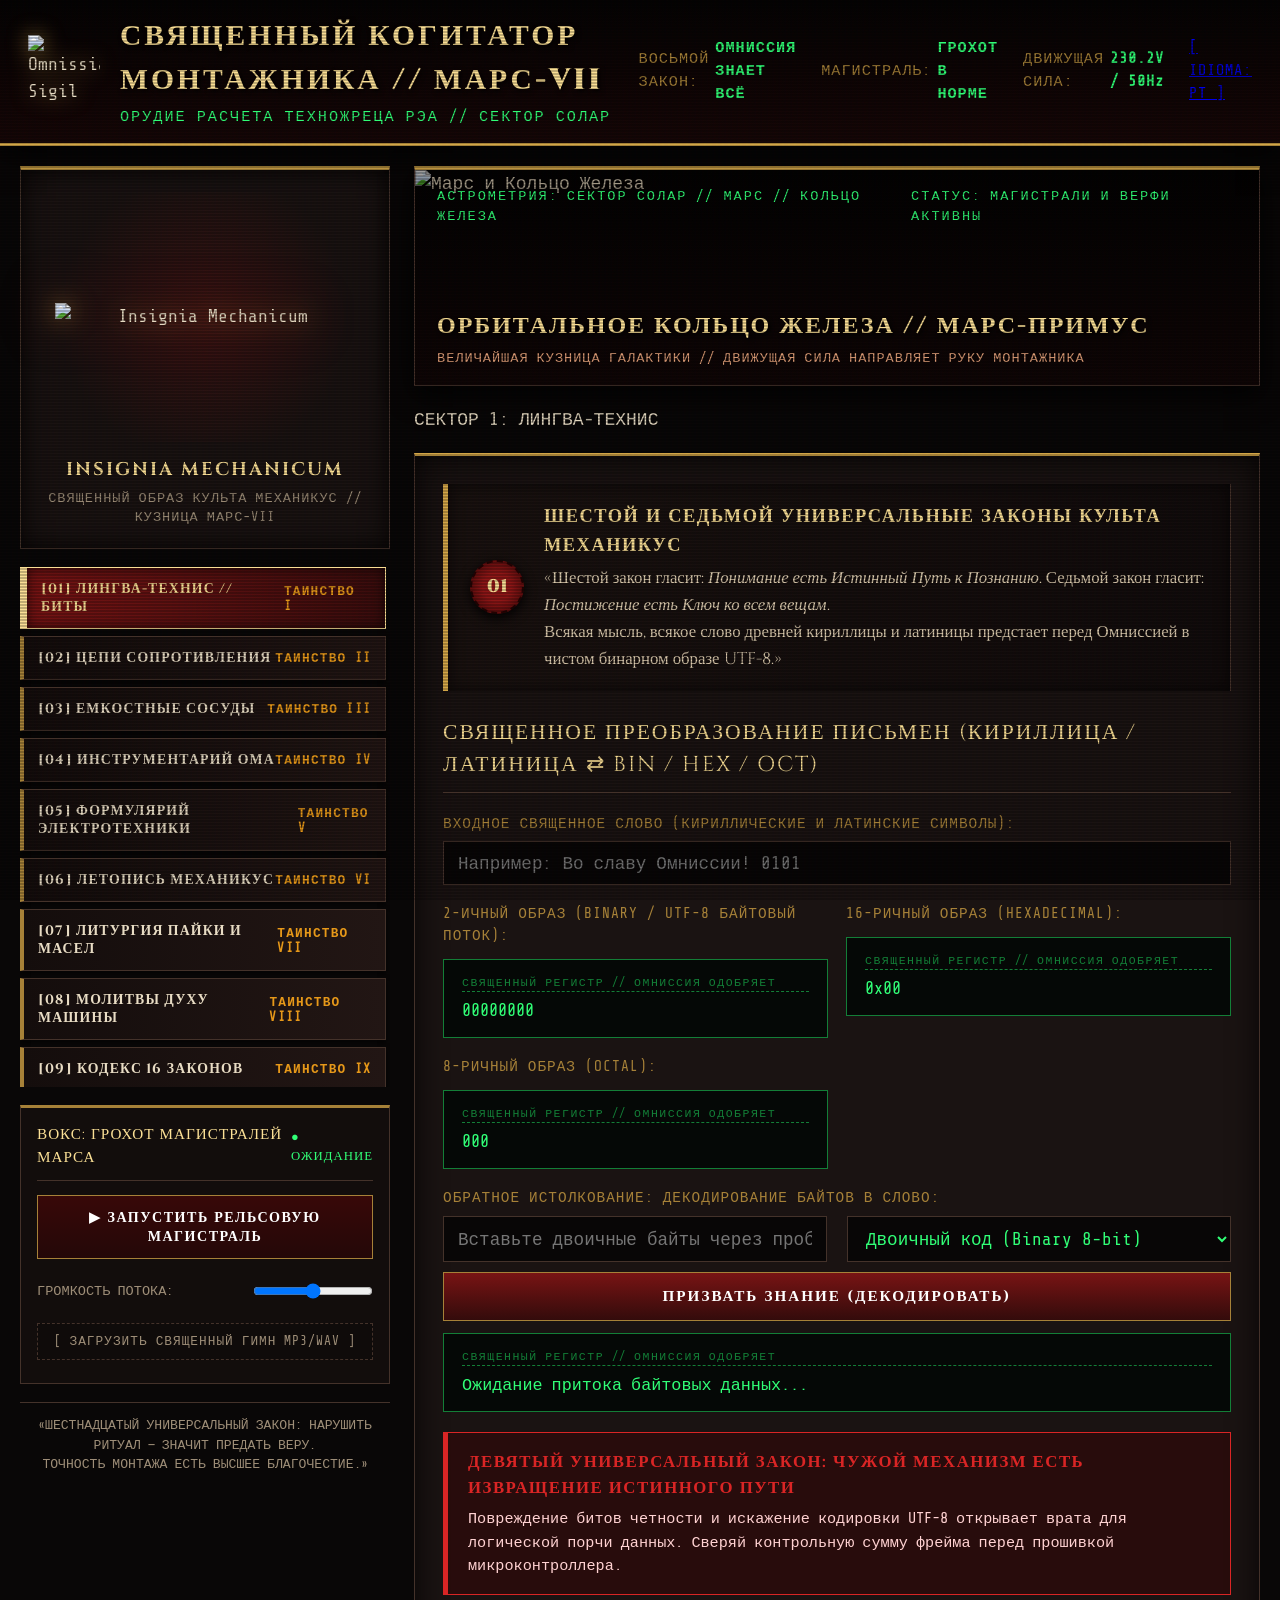
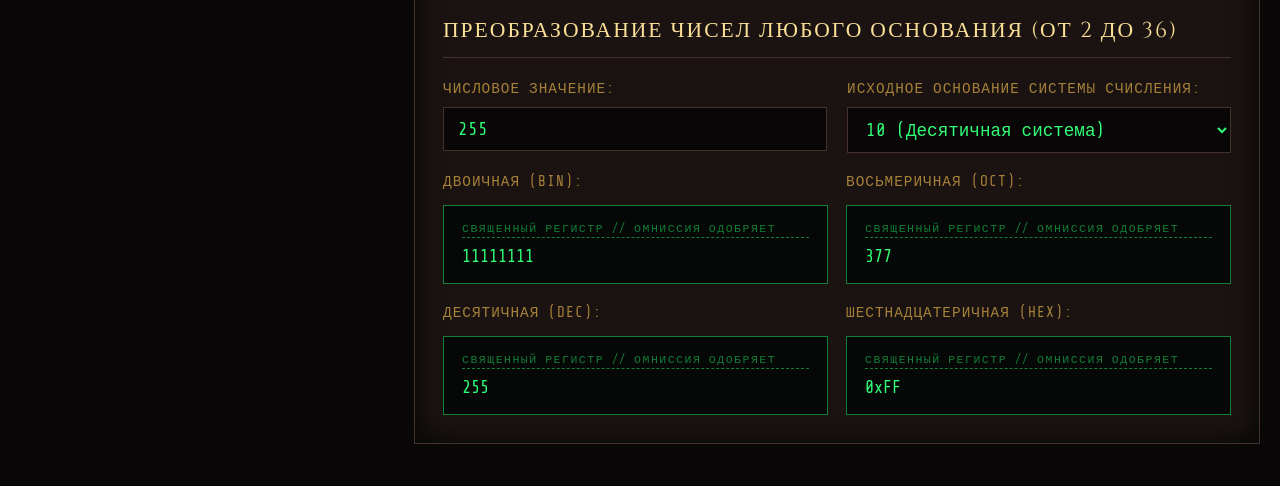
==== commit e795266d: "Update index.html" ====
--- a/index.html
+++ b/index.html
@@ -43,7 +43,6 @@
       background-image: 
         radial-gradient(circle at 50% 15%, rgba(120, 20, 20, 0.35) 0%, transparent 70%),
         repeating-linear-gradient(0deg, rgba(0, 0, 0, 0.65) 0px, rgba(0, 0, 0, 0.65) 1px, transparent 2px, transparent 4px),
-        url("https://images.unsplash.com/photo-1581092160607-ee22621dd758?auto=format&fit=crop&w=1920&q=80");
       background-size: cover, auto, cover;
       background-attachment: fixed;
       color: var(--text-parchment);
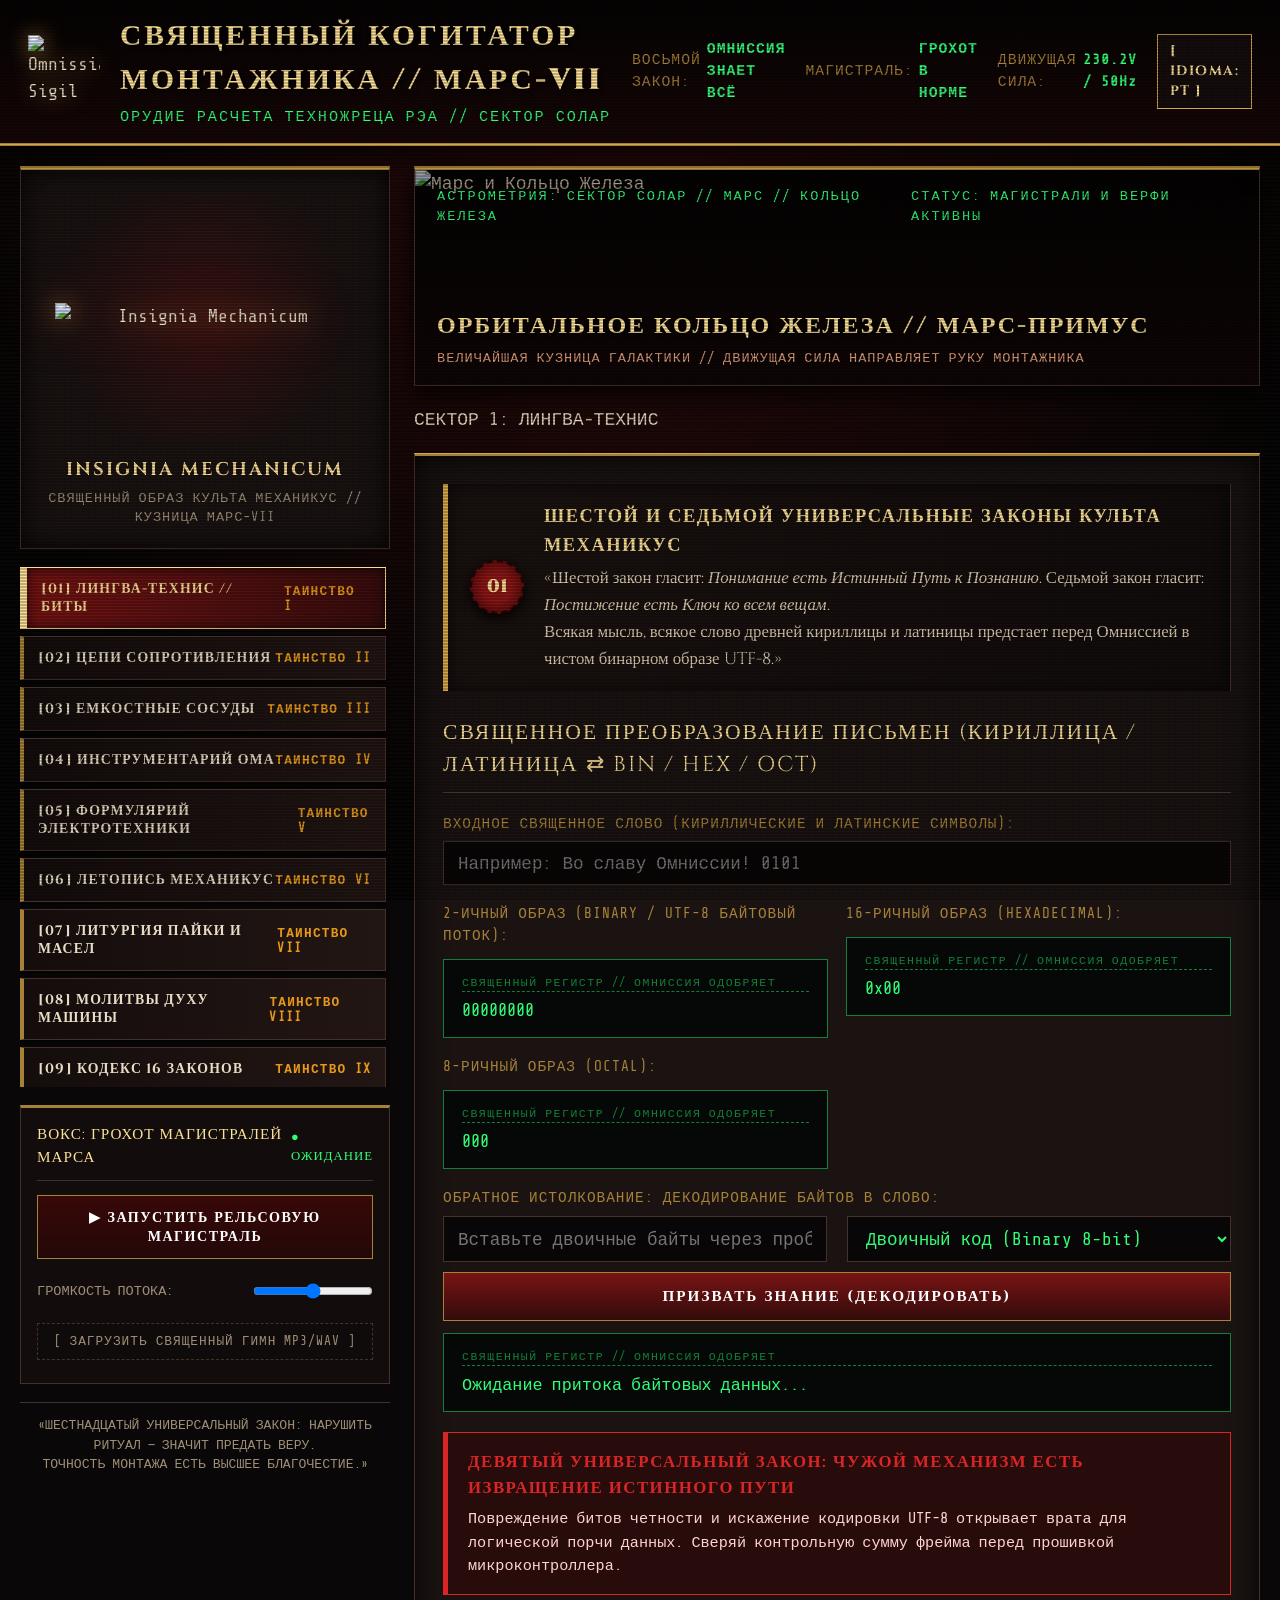
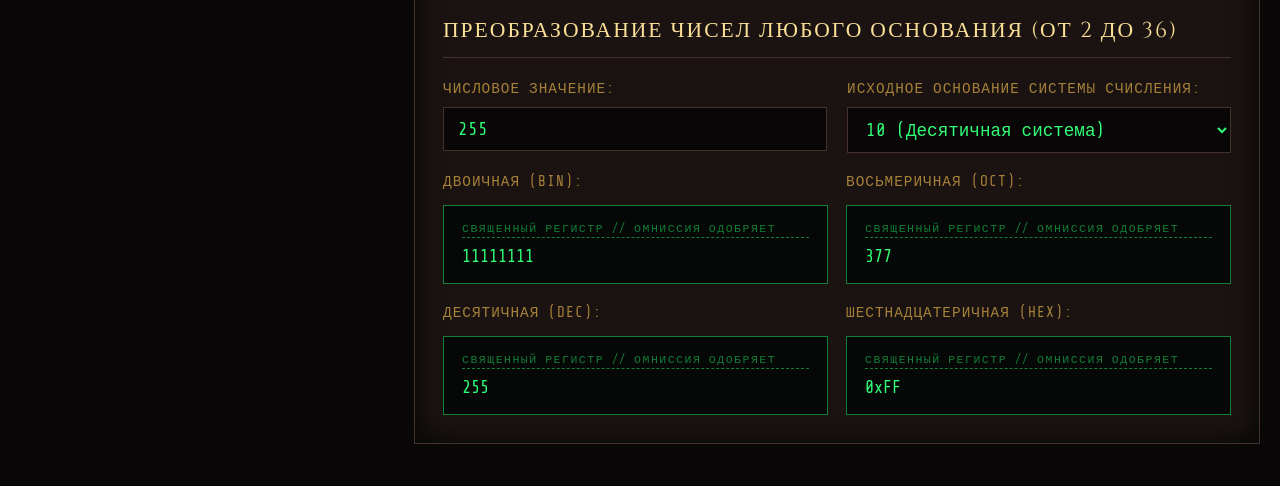
==== commit cdad9121: "Update index.html" ====
--- a/index.html
+++ b/index.html
@@ -5,879 +5,16 @@
   <meta name="viewport" content="width=device-width, initial-scale=1.0">
   <title>СВЯЩЕННЫЙ КОГИТАТОР МОНТАЖНИКА // КУЗНИЦА МАРС-VII</title>
   
-  <!-- Иконка сайта (Favicon) -->
   <link rel="icon" type="image/png" href="AM_icon.jpg">
 
   <link rel="preconnect" href="https://fonts.googleapis.com">
   <link rel="preconnect" href="https://fonts.gstatic.com" crossorigin>
   <link href="https://fonts.googleapis.com/css2?family=Cinzel:wght@600;700;900&family=Share+Tech+Mono&display=swap" rel="stylesheet">
 
-  <style>
-    :root {
-      --mars-red-deep: #380808;
-      --mars-red-primary: #781414;
-      --mars-red-bright: #ad1c1c;
-      --brass-muted: #a68138;
-      --brass-primary: #d4a748;
-      --brass-bright: #fbe096;
-      --iron-black: #090707;
-      --iron-dark: #120d0c;
-      --iron-panel: #1a1312;
-      --iron-border: #44322a;
-      --crt-green: #31ff77;
-      --crt-dim: #137e37;
-      --text-parchment: #e8dcc4;
-      --text-muted: #9e8e78;
-      --warning-red: #d92525;
-      --warning-amber: #e69819;
-    }
-
-    * {
-      box-sizing: border-box;
-      margin: 0;
-      padding: 0;
-    }
-
-    body {
-      background-color: var(--iron-black);
-      background-image: 
-        radial-gradient(circle at 50% 15%, rgba(120, 20, 20, 0.35) 0%, transparent 70%),
-        repeating-linear-gradient(0deg, rgba(0, 0, 0, 0.65) 0px, rgba(0, 0, 0, 0.65) 1px, transparent 2px, transparent 4px),
-      background-size: cover, auto, cover;
-      background-attachment: fixed;
-      color: var(--text-parchment);
-      font-family: 'Share Tech Mono', monospace;
-      font-size: 18px;
-      line-height: 1.5;
-      min-height: 100vh;
-      display: flex;
-      flex-direction: column;
-    }
-
-    body::before {
-      content: " ";
-      position: fixed;
-      top: 0; left: 0; bottom: 0; right: 0;
-      background: linear-gradient(rgba(18, 16, 16, 0) 50%, rgba(0, 0, 0, 0.35) 50%), linear-gradient(90deg, rgba(255, 0, 0, 0.02), rgba(0, 255, 0, 0.01), rgba(0, 0, 255, 0.02));
-      z-index: 999;
-      background-size: 100% 3px, 6px 100%;
-      pointer-events: none;
-      opacity: 0.65;
-    }
-
-    header {
-      background: linear-gradient(180deg, #050303 0%, #170707 100%);
-      border-bottom: 3px solid var(--brass-primary);
-      padding: 14px 28px;
-      display: flex;
-      align-items: center;
-      justify-content: space-between;
-      box-shadow: 0 5px 30px rgba(0,0,0,0.95);
-      position: relative;
-      z-index: 10;
-    }
-
-    .header-left {
-      display: flex;
-      align-items: center;
-      gap: 20px;
-    }
-
-    .header-sigil-logo {
-      width: 72px;
-      height: 72px;
-      display: flex;
-      align-items: center;
-      justify-content: center;
-      filter: drop-shadow(0 0 10px rgba(212, 167, 72, 0.7));
-      animation: logo-glow 4s infinite alternate ease-in-out;
-    }
-
-    @keyframes logo-glow {
-      0% { filter: drop-shadow(0 0 6px rgba(212, 167, 72, 0.5)); }
-      100% { filter: drop-shadow(0 0 16px rgba(173, 28, 28, 0.9)); }
-    }
-
-    .header-site-img {
-      width: 100%;
-      height: 100%;
-      object-fit: contain;
-    }
-
-    h1 {
-      font-family: 'Cinzel', serif;
-      font-size: 1.85rem;
-      letter-spacing: 3px;
-      color: var(--brass-bright);
-      text-transform: uppercase;
-      font-weight: 900;
-      text-shadow: 2px 2px 5px #000;
-    }
-
-    .header-sub {
-      font-size: 0.95rem;
-      color: var(--crt-green);
-      letter-spacing: 2px;
-      text-transform: uppercase;
-      margin-top: 3px;
-    }
-
-    .telemetry-row {
-      display: flex;
-      gap: 25px;
-      font-size: 0.95rem;
-      color: var(--brass-muted);
-      letter-spacing: 1px;
-    }
-
-    .telemetry-row span {
-      display: flex;
-      align-items: center;
-      gap: 6px;
-    }
-
-    .telemetry-val {
-      color: var(--crt-green);
-      font-weight: bold;
-    }
-
-    /* ОСНОВНАЯ СЕТКА */
-    .master-grid {
-      display: grid;
-      grid-template-columns: 370px 1fr;
-      gap: 24px;
-      max-width: 1720px;
-      width: 100%;
-      margin: 20px auto;
-      padding: 0 20px;
-      flex: 1;
-    }
-
-    /* ================= ЛЕВАЯ КОЛОННА ================= */
-    .left-console {
-      display: flex;
-      flex-direction: column;
-      gap: 18px;
-    }
-
-    .shrine-emblem-card {
-      background: var(--iron-panel);
-      border: 1px solid var(--iron-border);
-      border-top: 4px solid var(--brass-primary);
-      padding: 22px 18px;
-      text-align: center;
-      box-shadow: inset 0 0 25px rgba(0,0,0,0.85);
-      position: relative;
-    }
-
-    .relic-frame {
-      position: relative;
-      width: 100%;
-      max-width: 300px;
-      min-height: 250px;
-      margin: 0 auto 14px;
-      display: flex;
-      align-items: center;
-      justify-content: center;
-      background: radial-gradient(circle at 50% 50%, rgba(120, 20, 20, 0.35) 0%, transparent 75%);
-    }
-
-    .relic-img {
-      width: 100%;
-      max-height: 290px;
-      object-fit: contain;
-      filter: drop-shadow(0 0 12px rgba(212, 167, 72, 0.65)) drop-shadow(0 0 24px rgba(120, 20, 20, 0.8));
-      transition: transform 0.4s ease, filter 0.4s ease;
-    }
-
-    .relic-img:hover {
-      transform: scale(1.03);
-      filter: drop-shadow(0 0 18px rgba(251, 224, 150, 0.85)) drop-shadow(0 0 32px rgba(173, 28, 28, 1));
-    }
-
-    .emblem-label {
-      font-family: 'Cinzel', serif;
-      font-size: 1.15rem;
-      color: var(--brass-bright);
-      font-weight: 700;
-      letter-spacing: 2px;
-    }
-
-    .emblem-desc {
-      font-size: 0.85rem;
-      color: var(--text-muted);
-      letter-spacing: 1px;
-      margin-top: 5px;
-      text-transform: uppercase;
-      line-height: 1.4;
-    }
-
-    /* НАВИГАЦИЯ */
-    .nav-rack {
-      display: flex;
-      flex-direction: column;
-      gap: 7px;
-      max-height: 520px;
-      overflow-y: auto;
-      padding-right: 4px;
-    }
-
-    .nav-rack::-webkit-scrollbar {
-      width: 5px;
-    }
-    .nav-rack::-webkit-scrollbar-thumb {
-      background: var(--brass-muted);
-    }
-
-    .rack-btn {
-      background: linear-gradient(90deg, #140d0c 0%, #221614 100%);
-      border: 1px solid var(--iron-border);
-      border-left: 4px solid var(--brass-muted);
-      color: var(--text-parchment);
-      padding: 12px 14px;
-      text-align: left;
-      font-family: 'Cinzel', serif;
-      font-size: 0.86rem;
-      font-weight: 700;
-      letter-spacing: 1.2px;
-      cursor: pointer;
-      display: flex;
-      align-items: center;
-      justify-content: space-between;
-      transition: all 0.18s ease;
-      text-transform: uppercase;
-      box-shadow: 0 3px 6px rgba(0,0,0,0.6);
-    }
-
-    .rack-btn:hover {
-      background: linear-gradient(90deg, var(--mars-red-deep) 0%, #2f1010 100%);
-      border-color: var(--brass-primary);
-      border-left-width: 7px;
-      color: #fff;
-    }
-
-    .rack-btn.active {
-      background: linear-gradient(90deg, var(--mars-red-primary) 0%, #3a0d0d 100%);
-      border-color: var(--brass-bright);
-      border-left: 7px solid var(--brass-bright);
-      color: var(--brass-bright);
-      box-shadow: inset 0 0 12px rgba(0,0,0,0.7);
-    }
-
-    .rack-btn .btn-idx {
-      font-family: 'Share Tech Mono', monospace;
-      color: var(--warning-amber);
-      font-size: 0.8rem;
-    }
-
-    /* ВОКС-КАНАЛ */
-    .audio-terminal {
-      background: var(--iron-dark);
-      border: 1px solid var(--iron-border);
-      border-top: 3px solid var(--brass-muted);
-      padding: 16px;
-    }
-
-    .audio-header {
-      font-family: 'Cinzel', serif;
-      font-size: 0.95rem;
-      color: var(--brass-bright);
-      display: flex;
-      align-items: center;
-      justify-content: space-between;
-      border-bottom: 1px solid var(--iron-border);
-      padding-bottom: 10px;
-      margin-bottom: 14px;
-      letter-spacing: 1px;
-    }
-
-    .audio-status-led {
-      font-size: 0.8rem;
-      color: var(--crt-green);
-    }
-
-    .audio-btn {
-      background: linear-gradient(180deg, var(--mars-red-deep) 0%, #240808 100%);
-      color: #fff;
-      border: 1px solid var(--brass-muted);
-      padding: 12px;
-      font-family: 'Cinzel', serif;
-      font-size: 0.88rem;
-      font-weight: 700;
-      cursor: pointer;
-      width: 100%;
-      text-transform: uppercase;
-      letter-spacing: 1.5px;
-      transition: all 0.2s;
-    }
-
-    .audio-btn:hover {
-      background: var(--mars-red-primary);
-      border-color: var(--brass-bright);
-      box-shadow: 0 0 12px var(--mars-red-primary);
-    }
-
-    .audio-volume-rack {
-      display: flex;
-      align-items: center;
-      justify-content: space-between;
-      font-size: 0.85rem;
-      color: var(--text-muted);
-      margin-top: 12px;
-    }
-
-    .file-loader-label {
-      display: block;
-      background: #0f0b0a;
-      border: 1px dashed var(--iron-border);
-      padding: 8px;
-      text-align: center;
-      cursor: pointer;
-      color: var(--text-muted);
-      font-size: 0.8rem;
-      text-transform: uppercase;
-      margin-top: 12px;
-      letter-spacing: 1px;
-      transition: 0.2s;
-    }
-
-    .file-loader-label:hover {
-      border-color: var(--brass-primary);
-      color: var(--text-parchment);
-    }
-
-    .creed-plate {
-      font-size: 0.82rem;
-      color: var(--text-muted);
-      line-height: 1.5;
-      text-align: center;
-      padding: 12px;
-      border-top: 1px solid var(--iron-border);
-    }
-
-    /* ================= ПРАВАЯ ЧАСТЬ ================= */
-    .terminal-body {
-      display: flex;
-      flex-direction: column;
-      gap: 20px;
-    }
-
-    .mars-viewport {
-      background: #000;
-      border: 1px solid var(--iron-border);
-      border-top: 4px solid var(--brass-primary);
-      position: relative;
-      height: 220px;
-      overflow: hidden;
-      box-shadow: inset 0 0 40px #000, 0 8px 25px rgba(0,0,0,0.85);
-    }
-
-    .mars-img {
-      width: 100%;
-      height: 100%;
-      object-fit: cover;
-      object-position: 50% 32%;
-      filter: contrast(1.18) brightness(0.9);
-    }
-
-    .viewport-reticle-overlay {
-      position: absolute;
-      top: 0; left: 0; right: 0; bottom: 0;
-      background: linear-gradient(180deg, rgba(12, 8, 8, 0.25) 0%, rgba(18, 7, 7, 0.85) 100%);
-      display: flex;
-      flex-direction: column;
-      justify-content: space-between;
-      padding: 16px 22px;
-      pointer-events: none;
-    }
-
-    .reticle-telemetry {
-      display: flex;
-      justify-content: space-between;
-      font-size: 0.85rem;
-      color: var(--crt-green);
-      letter-spacing: 2px;
-    }
-
-    .viewport-title {
-      font-family: 'Cinzel', serif;
-      font-size: 1.5rem;
-      color: var(--brass-bright);
-      letter-spacing: 2px;
-      font-weight: 900;
-      text-shadow: 2px 2px 4px #000;
-    }
-
-    .viewport-coords {
-      font-size: 0.85rem;
-      color: #df9e77;
-      letter-spacing: 1px;
-      margin-top: 4px;
-    }
-
-    .module-card {
-      background: var(--iron-panel);
-      border: 1px solid var(--iron-border);
-      border-top: 3px solid var(--brass-primary);
-      padding: 28px;
-      box-shadow: inset 0 0 30px rgba(0,0,0,0.8);
-      margin-bottom: 22px;
-      display: none;
-      animation: module-appear 0.25s ease-out;
-    }
-
-    .module-card.active {
-      display: block;
-    }
-
-    @keyframes module-appear {
-      from { opacity: 0; transform: translateY(4px); }
-      to { opacity: 1; transform: translateY(0); }
-    }
-
-    .dogma-scroll {
-      background: linear-gradient(90deg, #1a1210 0%, #120c0c 100%);
-      border-left: 5px solid var(--brass-primary);
-      border-right: 1px solid var(--iron-border);
-      padding: 18px 22px;
-      margin-bottom: 26px;
-      display: flex;
-      gap: 20px;
-      align-items: center;
-      box-shadow: inset 0 0 15px rgba(0,0,0,0.6);
-    }
-
-    .dogma-seal-badge {
-      width: 54px;
-      height: 54px;
-      background: radial-gradient(circle, #8f1717 40%, #3b0606 100%);
-      border-radius: 50%;
-      display: flex;
-      align-items: center;
-      justify-content: center;
-      color: var(--brass-bright);
-      font-family: 'Cinzel', serif;
-      font-weight: 900;
-      font-size: 1.15rem;
-      border: 2px dashed #240303;
-      flex-shrink: 0;
-      box-shadow: 0 4px 12px rgba(0,0,0,0.9);
-    }
-
-    .dogma-text {
-      font-family: 'Cinzel', serif;
-      font-size: 1.05rem;
-      color: #dfceb1;
-      line-height: 1.6;
-    }
-
-    .dogma-text strong {
-      color: var(--brass-bright);
-      display: block;
-      margin-bottom: 5px;
-      font-size: 1.15rem;
-      letter-spacing: 1.5px;
-    }
-
-    .mandate-box {
-      background: rgba(45, 10, 10, 0.75);
-      border: 1px solid var(--warning-red);
-      border-left: 5px solid var(--warning-red);
-      padding: 16px 20px;
-      margin: 20px 0;
-      font-size: 0.95rem;
-      color: #ffd2d2;
-      line-height: 1.55;
-    }
-
-    .mandate-box h5 {
-      color: var(--warning-red);
-      font-family: 'Cinzel', serif;
-      font-size: 1.05rem;
-      margin-bottom: 6px;
-      letter-spacing: 1.5px;
-      text-transform: uppercase;
-      font-weight: 700;
-    }
-
-    .section-title {
-      font-family: 'Cinzel', serif;
-      font-size: 1.35rem;
-      color: var(--brass-bright);
-      border-bottom: 1px solid var(--iron-border);
-      padding-bottom: 10px;
-      margin-bottom: 20px;
-      letter-spacing: 2px;
-      display: flex;
-      align-items: center;
-      justify-content: space-between;
-    }
-
-    .formula-card-sub {
-      background: rgba(10, 7, 7, 0.85);
-      border: 1px solid var(--iron-border);
-      padding: 20px;
-      margin-bottom: 20px;
-    }
-
-    .formula-badge-title {
-      font-family: 'Cinzel', serif;
-      color: var(--brass-bright);
-      font-size: 1.15rem;
-      margin-bottom: 6px;
-      display: flex;
-      align-items: center;
-      justify-content: space-between;
-      border-bottom: 1px dashed var(--iron-border);
-      padding-bottom: 6px;
-    }
-
-    .formula-math-display {
-      font-family: 'Share Tech Mono', monospace;
-      color: var(--crt-green);
-      font-size: 1.05rem;
-      background: #060404;
-      padding: 6px 12px;
-      border-left: 3px solid var(--brass-primary);
-      margin: 8px 0 14px 0;
-    }
-
-    .grid-2 {
-      display: grid;
-      grid-template-columns: 1fr 1fr;
-      gap: 20px;
-    }
-
-    .grid-3 {
-      display: grid;
-      grid-template-columns: repeat(auto-fit, minmax(280px, 1fr));
-      gap: 18px;
-    }
-
-    .field-group {
-      margin-bottom: 18px;
-    }
-
-    label {
-      display: block;
-      color: var(--brass-muted);
-      font-size: 0.9rem;
-      text-transform: uppercase;
-      letter-spacing: 1px;
-      margin-bottom: 7px;
-    }
-
-    input, select, textarea {
-      width: 100%;
-      background: #080606;
-      border: 1px solid var(--iron-border);
-      color: var(--crt-green);
-      font-family: 'Share Tech Mono', monospace;
-      font-size: 1.1rem;
-      padding: 11px 14px;
-      border-radius: 0;
-      transition: border 0.15s;
-    }
-
-    input:focus, select:focus, textarea:focus {
-      outline: none;
-      border-color: var(--brass-primary);
-      box-shadow: 0 0 10px rgba(212, 167, 72, 0.4);
-    }
-
-    button.action-btn {
-      background: linear-gradient(180deg, var(--mars-red-primary) 0%, #330b0b 100%);
-      color: #fff;
-      border: 1px solid var(--brass-muted);
-      padding: 13px 20px;
-      font-family: 'Cinzel', serif;
-      font-weight: 700;
-      font-size: 0.95rem;
-      letter-spacing: 2px;
-      cursor: pointer;
-      width: 100%;
-      text-transform: uppercase;
-      transition: all 0.2s;
-    }
-
-    button.action-btn:hover {
-      background: var(--mars-red-bright);
-      border-color: var(--brass-bright);
-      box-shadow: 0 0 15px var(--mars-red-bright);
-    }
-
-    .terminal-output {
-      background: #050806;
-      border: 1px solid var(--crt-dim);
-      padding: 14px 18px;
-      color: var(--crt-green);
-      font-family: 'Share Tech Mono', monospace;
-      margin-top: 12px;
-      min-height: 55px;
-      word-break: break-all;
-      position: relative;
-      font-size: 1.05rem;
-      line-height: 1.5;
-    }
-
-    .terminal-output::before {
-      content: "СВЯЩЕННЫЙ РЕГИСТР // ОМНИССИЯ ОДОБРЯЕТ";
-      display: block;
-      font-size: 0.72rem;
-      color: var(--crt-dim);
-      margin-bottom: 6px;
-      border-bottom: 1px dashed var(--crt-dim);
-      letter-spacing: 1.5px;
-    }
-
-    .resistor-rig {
-      background: #080606;
-      border: 1px solid var(--iron-border);
-      padding: 26px 12px;
-      display: flex;
-      justify-content: center;
-      align-items: center;
-      margin-bottom: 20px;
-    }
-
-    .resistor-body {
-      width: 290px;
-      height: 60px;
-      background: #c7a77b;
-      border-radius: 10px;
-      position: relative;
-      display: flex;
-      justify-content: space-around;
-      align-items: center;
-      box-shadow: inset 0 5px 8px rgba(255,255,255,0.35), inset 0 -5px 8px rgba(0,0,0,0.5);
-      border-left: 8px solid #a38257;
-      border-right: 8px solid #a38257;
-    }
-
-    .resistor-body::before, .resistor-body::after {
-      content: "";
-      position: absolute;
-      width: 55px;
-      height: 8px;
-      background: #999;
-      top: 50%;
-      transform: translateY(-50%);
-      z-index: -1;
-    }
-    .resistor-body::before { left: -55px; }
-    .resistor-body::after { right: -55px; }
-
-    .color-band {
-      width: 16px;
-      height: 100%;
-      box-shadow: inset 0 0 3px rgba(0,0,0,0.9);
-    }
-
-    .spec-table {
-      width: 100%;
-      border-collapse: collapse;
-      font-size: 0.95rem;
-      margin-top: 14px;
-    }
-
-    .spec-table th {
-      background: #191110;
-      color: var(--brass-bright);
-      border: 1px solid var(--iron-border);
-      padding: 10px 14px;
-      text-align: left;
-      font-family: 'Cinzel', serif;
-      letter-spacing: 1px;
-      font-size: 0.9rem;
-    }
-
-    .spec-table td {
-      border: 1px solid var(--iron-border);
-      padding: 10px 14px;
-      background: rgba(8, 6, 6, 0.75);
-    }
-
-    .spec-table tr:hover td {
-      background: rgba(120, 20, 20, 0.25);
-    }
-
-    /* СТИЛИ ЛЕТОПИСИ И ЗАКОНОВ */
-    .lore-era-selector {
-      display: grid;
-      grid-template-columns: repeat(auto-fit, minmax(180px, 1fr));
-      gap: 10px;
-      margin-bottom: 20px;
-    }
-
-    .lore-era-btn {
-      background: #120b0a;
-      border: 1px solid var(--iron-border);
-      border-bottom: 3px solid var(--brass-muted);
-      color: var(--text-parchment);
-      padding: 12px 10px;
-      font-family: 'Cinzel', serif;
-      font-size: 0.82rem;
-      font-weight: 700;
-      cursor: pointer;
-      text-align: center;
-      transition: all 0.2s;
-      letter-spacing: 1px;
-    }
-
-    .lore-era-btn:hover {
-      background: var(--mars-red-deep);
-      border-color: var(--brass-primary);
-      color: #fff;
-    }
-
-    .lore-era-btn.active {
-      background: linear-gradient(180deg, var(--mars-red-primary) 0%, #300c0c 100%);
-      border-color: var(--brass-bright);
-      border-bottom: 3px solid var(--brass-bright);
-      color: var(--brass-bright);
-    }
-
-    .lore-view-screen {
-      background: #070505;
-      border: 1px solid var(--iron-border);
-      border-left: 4px solid var(--brass-primary);
-      padding: 24px;
-      min-height: 240px;
-      box-shadow: inset 0 0 20px rgba(0,0,0,0.85);
-    }
-
-    .lore-view-header {
-      font-family: 'Cinzel', serif;
-      color: var(--brass-bright);
-      font-size: 1.25rem;
-      letter-spacing: 2px;
-      border-bottom: 1px dashed var(--iron-border);
-      padding-bottom: 8px;
-      margin-bottom: 14px;
-      display: flex;
-      justify-content: space-between;
-      align-items: center;
-    }
-
-    .lore-view-body {
-      color: var(--text-parchment);
-      font-size: 1.02rem;
-      line-height: 1.7;
-    }
-
-    .lore-view-body p {
-      margin-bottom: 12px;
-    }
-
-    .fandom-badge-link {
-      display: inline-flex;
-      align-items: center;
-      gap: 10px;
-      background: rgba(120, 20, 20, 0.4);
-      border: 1px solid var(--brass-primary);
-      padding: 10px 16px;
-      color: var(--brass-bright);
-      text-decoration: none;
-      font-family: 'Cinzel', serif;
-      font-size: 0.88rem;
-      letter-spacing: 1.5px;
-      transition: all 0.2s;
-      margin-top: 15px;
-    }
-
-    .fandom-badge-link:hover {
-      background: var(--mars-red-primary);
-      color: #fff;
-      box-shadow: 0 0 12px rgba(212, 167, 72, 0.6);
-    }
-
-    /* СТИЛИ ДЛЯ ИЕРАРХИИ */
-    .rank-card {
-      background: rgba(15, 10, 10, 0.85);
-      border: 1px solid var(--iron-border);
-      border-left: 4px solid var(--brass-primary);
-      padding: 16px;
-      margin-bottom: 12px;
-      cursor: pointer;
-      transition: all 0.2s ease;
-    }
-    .rank-card:hover {
-      background: rgba(120, 20, 20, 0.25);
-      border-color: var(--brass-bright);
-      transform: translateX(4px);
-    }
-    .rank-title {
-      font-family: 'Cinzel', serif;
-      font-size: 1.15rem;
-      color: var(--brass-bright);
-      display: flex;
-      justify-content: space-between;
-    }
-    .rank-desc {
-      font-size: 0.9rem;
-      color: var(--text-parchment);
-      margin-top: 6px;
-      line-height: 1.5;
-    }
-    .rank-meta {
-      font-size: 0.8rem;
-      color: var(--crt-green);
-      margin-top: 4px;
-    }
-
-    /* СТИЛИ ДЛЯ ЭКЗАМЕНА */
-    .exam-box {
-      background: #080606;
-      border: 2px solid var(--brass-primary);
-      padding: 24px;
-      margin-top: 14px;
-    }
-    .exam-question {
-      font-family: 'Cinzel', serif;
-      font-size: 1.25rem;
-      color: var(--brass-bright);
-      margin-bottom: 18px;
-      line-height: 1.4;
-    }
-    .exam-option-btn {
-      background: #150d0c;
-      border: 1px solid var(--iron-border);
-      color: var(--text-parchment);
-      padding: 14px 18px;
-      text-align: left;
-      font-family: 'Share Tech Mono', monospace;
-      font-size: 1.05rem;
-      cursor: pointer;
-      margin-bottom: 10px;
-      width: 100%;
-      display: block;
-      transition: all 0.15s;
-    }
-    .exam-option-btn:hover {
-      background: var(--mars-red-deep);
-      border-color: var(--brass-primary);
-      color: #fff;
-    }
-    .exam-stats-bar {
-      display: flex;
-      justify-content: space-between;
-      border-bottom: 1px solid var(--iron-border);
-      padding-bottom: 10px;
-      margin-bottom: 18px;
-      font-size: 0.9rem;
-      color: var(--brass-muted);
-    }
-
-    @media (max-width: 1024px) {
-      .master-grid { grid-template-columns: 1fr; }
-      .mars-viewport { height: 160px; }
-      .telemetry-row { display: none; }
-    }
-  </style>
+ <link rel="stylesheet" href="style.css">
 </head>
 <body>
 
-  <!-- ВЕРХНЯЯ СТАТУСНАЯ ЛИНИЯ -->
   <header>
     <div class="header-left">
       <div class="header-sigil-logo">
--- a/style.css
+++ b/style.css
@@ -0,0 +1,875 @@
+:root {
+  --mars-red-deep: #380808;
+  --mars-red-primary: #781414;
+  --mars-red-bright: #ad1c1c;
+  --brass-muted: #a68138;
+  --brass-primary: #d4a748;
+  --brass-bright: #fbe096;
+  --iron-black: #090707;
+  --iron-dark: #120d0c;
+  --iron-panel: #1a1312;
+  --iron-border: #44322a;
+  --crt-green: #31ff77;
+  --crt-dim: #137e37;
+  --text-parchment: #e8dcc4;
+  --text-muted: #9e8e78;
+  --warning-red: #d92525;
+  --warning-amber: #e69819;
+}
+
+* {
+  box-sizing: border-box;
+  margin: 0;
+  padding: 0;
+}
+
+body {
+  background-color: var(--iron-black);
+  background-image: 
+    radial-gradient(circle at 50% 15%, rgba(120, 20, 20, 0.35) 0%, transparent 70%),
+    repeating-linear-gradient(0deg, rgba(0, 0, 0, 0.65) 0px, rgba(0, 0, 0, 0.65) 1px, transparent 2px, transparent 4px),
+    url("https://images.unsplash.com/photo-1581092160607-ee22621dd758?auto=format&fit=crop&w=1920&q=80");
+  background-size: cover, auto, cover;
+  background-attachment: fixed;
+  color: var(--text-parchment);
+  font-family: 'Share Tech Mono', monospace;
+  font-size: 18px;
+  line-height: 1.5;
+  min-height: 100vh;
+  display: flex;
+  flex-direction: column;
+}
+
+body::before {
+  content: " ";
+  position: fixed;
+  top: 0; left: 0; bottom: 0; right: 0;
+  background: linear-gradient(rgba(18, 16, 16, 0) 50%, rgba(0, 0, 0, 0.35) 50%), linear-gradient(90deg, rgba(255, 0, 0, 0.02), rgba(0, 255, 0, 0.01), rgba(0, 0, 255, 0.02));
+  z-index: 999;
+  background-size: 100% 3px, 6px 100%;
+  pointer-events: none;
+  opacity: 0.65;
+}
+
+header {
+  background: linear-gradient(180deg, #050303 0%, #170707 100%);
+  border-bottom: 3px solid var(--brass-primary);
+  padding: 14px 28px;
+  display: flex;
+  align-items: center;
+  justify-content: space-between;
+  box-shadow: 0 5px 30px rgba(0,0,0,0.95);
+  position: relative;
+  z-index: 10;
+}
+
+.header-left {
+  display: flex;
+  align-items: center;
+  gap: 20px;
+}
+
+.header-sigil-logo {
+  width: 72px;
+  height: 72px;
+  flex-shrink: 0;
+  display: flex;
+  align-items: center;
+  justify-content: center;
+  filter: drop-shadow(0 0 10px rgba(212, 167, 72, 0.7));
+  animation: logo-glow 4s infinite alternate ease-in-out;
+}
+
+@keyframes logo-glow {
+  0% { filter: drop-shadow(0 0 6px rgba(212, 167, 72, 0.5)); }
+  100% { filter: drop-shadow(0 0 16px rgba(173, 28, 28, 0.9)); }
+}
+
+.header-site-img {
+  width: 100%;
+  height: 100%;
+  object-fit: contain;
+}
+
+h1 {
+  font-family: 'Cinzel', serif;
+  font-size: 1.85rem;
+  letter-spacing: 3px;
+  color: var(--brass-bright);
+  text-transform: uppercase;
+  font-weight: 900;
+  text-shadow: 2px 2px 5px #000;
+}
+
+.header-sub {
+  font-size: 0.95rem;
+  color: var(--crt-green);
+  letter-spacing: 2px;
+  text-transform: uppercase;
+  margin-top: 3px;
+}
+
+.telemetry-row {
+  display: flex;
+  align-items: center;
+  gap: 20px;
+  font-size: 0.92rem;
+  color: var(--brass-muted);
+  letter-spacing: 1px;
+}
+
+.telemetry-row span {
+  display: flex;
+  align-items: center;
+  gap: 6px;
+}
+
+.telemetry-val {
+  color: var(--crt-green);
+  font-weight: bold;
+}
+
+.lang-switch-link {
+  display: inline-block;
+  background: #150d0c;
+  border: 1px solid var(--brass-primary);
+  color: var(--brass-bright);
+  padding: 6px 12px;
+  text-decoration: none;
+  font-family: 'Cinzel', serif;
+  font-weight: 700;
+  font-size: 0.85rem;
+  letter-spacing: 1.5px;
+  transition: all 0.2s ease;
+}
+
+.lang-switch-link:hover {
+  background: var(--mars-red-primary);
+  color: #fff;
+  box-shadow: 0 0 10px var(--brass-primary);
+}
+
+.master-grid {
+  display: grid;
+  grid-template-columns: 370px 1fr;
+  gap: 24px;
+  max-width: 1720px;
+  width: 100%;
+  margin: 20px auto;
+  padding: 0 20px;
+  flex: 1;
+}
+
+.left-console {
+  display: flex;
+  flex-direction: column;
+  gap: 18px;
+}
+
+.shrine-emblem-card {
+  background: var(--iron-panel);
+  border: 1px solid var(--iron-border);
+  border-top: 4px solid var(--brass-primary);
+  padding: 22px 18px;
+  text-align: center;
+  box-shadow: inset 0 0 25px rgba(0,0,0,0.85);
+  position: relative;
+}
+
+.relic-frame {
+  position: relative;
+  width: 100%;
+  max-width: 300px;
+  min-height: 250px;
+  margin: 0 auto 14px;
+  display: flex;
+  align-items: center;
+  justify-content: center;
+  background: radial-gradient(circle at 50% 50%, rgba(120, 20, 20, 0.35) 0%, transparent 75%);
+}
+
+.relic-img {
+  width: 100%;
+  max-height: 290px;
+  object-fit: contain;
+  filter: drop-shadow(0 0 12px rgba(212, 167, 72, 0.65)) drop-shadow(0 0 24px rgba(120, 20, 20, 0.8));
+  transition: transform 0.4s ease, filter 0.4s ease;
+}
+
+.relic-img:hover {
+  transform: scale(1.03);
+  filter: drop-shadow(0 0 18px rgba(251, 224, 150, 0.85)) drop-shadow(0 0 32px rgba(173, 28, 28, 1));
+}
+
+.emblem-label {
+  font-family: 'Cinzel', serif;
+  font-size: 1.15rem;
+  color: var(--brass-bright);
+  font-weight: 700;
+  letter-spacing: 2px;
+}
+
+.emblem-desc {
+  font-size: 0.85rem;
+  color: var(--text-muted);
+  letter-spacing: 1px;
+  margin-top: 5px;
+  text-transform: uppercase;
+  line-height: 1.4;
+}
+
+.nav-rack {
+  display: flex;
+  flex-direction: column;
+  gap: 7px;
+  max-height: 520px;
+  overflow-y: auto;
+  padding-right: 4px;
+}
+
+.nav-rack::-webkit-scrollbar {
+  width: 5px;
+}
+.nav-rack::-webkit-scrollbar-thumb {
+  background: var(--brass-muted);
+}
+
+.rack-btn {
+  background: linear-gradient(90deg, #140d0c 0%, #221614 100%);
+  border: 1px solid var(--iron-border);
+  border-left: 4px solid var(--brass-muted);
+  color: var(--text-parchment);
+  padding: 12px 14px;
+  text-align: left;
+  font-family: 'Cinzel', serif;
+  font-size: 0.86rem;
+  font-weight: 700;
+  letter-spacing: 1.2px;
+  cursor: pointer;
+  display: flex;
+  align-items: center;
+  justify-content: space-between;
+  transition: all 0.18s ease;
+  text-transform: uppercase;
+  box-shadow: 0 3px 6px rgba(0,0,0,0.6);
+}
+
+.rack-btn:hover {
+  background: linear-gradient(90deg, var(--mars-red-deep) 0%, #2f1010 100%);
+  border-color: var(--brass-primary);
+  border-left-width: 7px;
+  color: #fff;
+}
+
+.rack-btn.active {
+  background: linear-gradient(90deg, var(--mars-red-primary) 0%, #3a0d0d 100%);
+  border-color: var(--brass-bright);
+  border-left: 7px solid var(--brass-bright);
+  color: var(--brass-bright);
+  box-shadow: inset 0 0 12px rgba(0,0,0,0.7);
+}
+
+.rack-btn .btn-idx {
+  font-family: 'Share Tech Mono', monospace;
+  color: var(--warning-amber);
+  font-size: 0.8rem;
+}
+
+.audio-terminal {
+  background: var(--iron-dark);
+  border: 1px solid var(--iron-border);
+  border-top: 3px solid var(--brass-muted);
+  padding: 16px;
+}
+
+.audio-header {
+  font-family: 'Cinzel', serif;
+  font-size: 0.95rem;
+  color: var(--brass-bright);
+  display: flex;
+  align-items: center;
+  justify-content: space-between;
+  border-bottom: 1px solid var(--iron-border);
+  padding-bottom: 10px;
+  margin-bottom: 14px;
+  letter-spacing: 1px;
+}
+
+.audio-status-led {
+  font-size: 0.8rem;
+  color: var(--crt-green);
+}
+
+.audio-btn {
+  background: linear-gradient(180deg, var(--mars-red-deep) 0%, #240808 100%);
+  color: #fff;
+  border: 1px solid var(--brass-muted);
+  padding: 12px;
+  font-family: 'Cinzel', serif;
+  font-size: 0.88rem;
+  font-weight: 700;
+  cursor: pointer;
+  width: 100%;
+  text-transform: uppercase;
+  letter-spacing: 1.5px;
+  transition: all 0.2s;
+}
+
+.audio-btn:hover {
+  background: var(--mars-red-primary);
+  border-color: var(--brass-bright);
+  box-shadow: 0 0 12px var(--mars-red-primary);
+}
+
+.audio-volume-rack {
+  display: flex;
+  align-items: center;
+  justify-content: space-between;
+  font-size: 0.85rem;
+  color: var(--text-muted);
+  margin-top: 12px;
+}
+
+.file-loader-label {
+  display: block;
+  background: #0f0b0a;
+  border: 1px dashed var(--iron-border);
+  padding: 8px;
+  text-align: center;
+  cursor: pointer;
+  color: var(--text-muted);
+  font-size: 0.8rem;
+  text-transform: uppercase;
+  margin-top: 12px;
+  letter-spacing: 1px;
+  transition: 0.2s;
+}
+
+.file-loader-label:hover {
+  border-color: var(--brass-primary);
+  color: var(--text-parchment);
+}
+
+.creed-plate {
+  font-size: 0.82rem;
+  color: var(--text-muted);
+  line-height: 1.5;
+  text-align: center;
+  padding: 12px;
+  border-top: 1px solid var(--iron-border);
+}
+
+.terminal-body {
+  display: flex;
+  flex-direction: column;
+  gap: 20px;
+}
+
+.mars-viewport {
+  background: #000;
+  border: 1px solid var(--iron-border);
+  border-top: 4px solid var(--brass-primary);
+  position: relative;
+  height: 220px;
+  overflow: hidden;
+  box-shadow: inset 0 0 40px #000, 0 8px 25px rgba(0,0,0,0.85);
+}
+
+.mars-img {
+  width: 100%;
+  height: 100%;
+  object-fit: cover;
+  object-position: 50% 32%;
+  filter: contrast(1.18) brightness(0.9);
+}
+
+.viewport-reticle-overlay {
+  position: absolute;
+  top: 0; left: 0; right: 0; bottom: 0;
+  background: linear-gradient(180deg, rgba(12, 8, 8, 0.25) 0%, rgba(18, 7, 7, 0.85) 100%);
+  display: flex;
+  flex-direction: column;
+  justify-content: space-between;
+  padding: 16px 22px;
+  pointer-events: none;
+}
+
+.reticle-telemetry {
+  display: flex;
+  justify-content: space-between;
+  font-size: 0.85rem;
+  color: var(--crt-green);
+  letter-spacing: 2px;
+}
+
+.viewport-title {
+  font-family: 'Cinzel', serif;
+  font-size: 1.5rem;
+  color: var(--brass-bright);
+  letter-spacing: 2px;
+  font-weight: 900;
+  text-shadow: 2px 2px 4px #000;
+}
+
+.viewport-coords {
+  font-size: 0.85rem;
+  color: #df9e77;
+  letter-spacing: 1px;
+  margin-top: 4px;
+}
+
+.module-card {
+  background: var(--iron-panel);
+  border: 1px solid var(--iron-border);
+  border-top: 3px solid var(--brass-primary);
+  padding: 28px;
+  box-shadow: inset 0 0 30px rgba(0,0,0,0.8);
+  margin-bottom: 22px;
+  display: none;
+  animation: module-appear 0.25s ease-out;
+}
+
+.module-card.active {
+  display: block;
+}
+
+@keyframes module-appear {
+  from { opacity: 0; transform: translateY(4px); }
+  to { opacity: 1; transform: translateY(0); }
+}
+
+.dogma-scroll {
+  background: linear-gradient(90deg, #1a1210 0%, #120c0c 100%);
+  border-left: 5px solid var(--brass-primary);
+  border-right: 1px solid var(--iron-border);
+  padding: 18px 22px;
+  margin-bottom: 26px;
+  display: flex;
+  gap: 20px;
+  align-items: center;
+  box-shadow: inset 0 0 15px rgba(0,0,0,0.6);
+}
+
+.dogma-seal-badge {
+  width: 54px;
+  height: 54px;
+  background: radial-gradient(circle, #8f1717 40%, #3b0606 100%);
+  border-radius: 50%;
+  display: flex;
+  align-items: center;
+  justify-content: center;
+  color: var(--brass-bright);
+  font-family: 'Cinzel', serif;
+  font-weight: 900;
+  font-size: 1.15rem;
+  border: 2px dashed #240303;
+  flex-shrink: 0;
+  box-shadow: 0 4px 12px rgba(0,0,0,0.9);
+}
+
+.dogma-text {
+  font-family: 'Cinzel', serif;
+  font-size: 1.05rem;
+  color: #dfceb1;
+  line-height: 1.6;
+}
+
+.dogma-text strong {
+  color: var(--brass-bright);
+  display: block;
+  margin-bottom: 5px;
+  font-size: 1.15rem;
+  letter-spacing: 1.5px;
+}
+
+.mandate-box {
+  background: rgba(45, 10, 10, 0.75);
+  border: 1px solid var(--warning-red);
+  border-left: 5px solid var(--warning-red);
+  padding: 16px 20px;
+  margin: 20px 0;
+  font-size: 0.95rem;
+  color: #ffd2d2;
+  line-height: 1.55;
+}
+
+.mandate-box h5 {
+  color: var(--warning-red);
+  font-family: 'Cinzel', serif;
+  font-size: 1.05rem;
+  margin-bottom: 6px;
+  letter-spacing: 1.5px;
+  text-transform: uppercase;
+  font-weight: 700;
+}
+
+.section-title {
+  font-family: 'Cinzel', serif;
+  font-size: 1.35rem;
+  color: var(--brass-bright);
+  border-bottom: 1px solid var(--iron-border);
+  padding-bottom: 10px;
+  margin-bottom: 20px;
+  letter-spacing: 2px;
+  display: flex;
+  align-items: center;
+  justify-content: space-between;
+}
+
+.formula-card-sub {
+  background: rgba(10, 7, 7, 0.85);
+  border: 1px solid var(--iron-border);
+  padding: 20px;
+  margin-bottom: 20px;
+}
+
+.formula-badge-title {
+  font-family: 'Cinzel', serif;
+  color: var(--brass-bright);
+  font-size: 1.15rem;
+  margin-bottom: 6px;
+  display: flex;
+  align-items: center;
+  justify-content: space-between;
+  border-bottom: 1px dashed var(--iron-border);
+  padding-bottom: 6px;
+}
+
+.formula-math-display {
+  font-family: 'Share Tech Mono', monospace;
+  color: var(--crt-green);
+  font-size: 1.05rem;
+  background: #060404;
+  padding: 6px 12px;
+  border-left: 3px solid var(--brass-primary);
+  margin: 8px 0 14px 0;
+}
+
+.grid-2 {
+  display: grid;
+  grid-template-columns: 1fr 1fr;
+  gap: 20px;
+}
+
+.grid-3 {
+  display: grid;
+  grid-template-columns: repeat(auto-fit, minmax(280px, 1fr));
+  gap: 18px;
+}
+
+.field-group {
+  margin-bottom: 18px;
+}
+
+label {
+  display: block;
+  color: var(--brass-muted);
+  font-size: 0.9rem;
+  text-transform: uppercase;
+  letter-spacing: 1px;
+  margin-bottom: 7px;
+}
+
+input, select, textarea {
+  width: 100%;
+  background: #080606;
+  border: 1px solid var(--iron-border);
+  color: var(--crt-green);
+  font-family: 'Share Tech Mono', monospace;
+  font-size: 1.1rem;
+  padding: 11px 14px;
+  border-radius: 0;
+  transition: border 0.15s;
+}
+
+input:focus, select:focus, textarea:focus {
+  outline: none;
+  border-color: var(--brass-primary);
+  box-shadow: 0 0 10px rgba(212, 167, 72, 0.4);
+}
+
+button.action-btn {
+  background: linear-gradient(180deg, var(--mars-red-primary) 0%, #330b0b 100%);
+  color: #fff;
+  border: 1px solid var(--brass-muted);
+  padding: 13px 20px;
+  font-family: 'Cinzel', serif;
+  font-weight: 700;
+  font-size: 0.95rem;
+  letter-spacing: 2px;
+  cursor: pointer;
+  width: 100%;
+  text-transform: uppercase;
+  transition: all 0.2s;
+}
+
+button.action-btn:hover {
+  background: var(--mars-red-bright);
+  border-color: var(--brass-bright);
+  box-shadow: 0 0 15px var(--mars-red-bright);
+}
+
+.terminal-output {
+  background: #050806;
+  border: 1px solid var(--crt-dim);
+  padding: 14px 18px;
+  color: var(--crt-green);
+  font-family: 'Share Tech Mono', monospace;
+  margin-top: 12px;
+  min-height: 55px;
+  word-break: break-all;
+  position: relative;
+  font-size: 1.05rem;
+  line-height: 1.5;
+}
+
+.terminal-output::before {
+  content: "СВЯЩЕННЫЙ РЕГИСТР // ОМНИССИЯ ОДОБРЯЕТ";
+  display: block;
+  font-size: 0.72rem;
+  color: var(--crt-dim);
+  margin-bottom: 6px;
+  border-bottom: 1px dashed var(--crt-dim);
+  letter-spacing: 1.5px;
+}
+
+.resistor-rig {
+  background: #080606;
+  border: 1px solid var(--iron-border);
+  padding: 26px 12px;
+  display: flex;
+  justify-content: center;
+  align-items: center;
+  margin-bottom: 20px;
+}
+
+.resistor-body {
+  width: 290px;
+  height: 60px;
+  background: #c7a77b;
+  border-radius: 10px;
+  position: relative;
+  display: flex;
+  justify-content: space-around;
+  align-items: center;
+  box-shadow: inset 0 5px 8px rgba(255,255,255,0.35), inset 0 -5px 8px rgba(0,0,0,0.5);
+  border-left: 8px solid #a38257;
+  border-right: 8px solid #a38257;
+}
+
+.resistor-body::before, .resistor-body::after {
+  content: "";
+  position: absolute;
+  width: 55px;
+  height: 8px;
+  background: #999;
+  top: 50%;
+  transform: translateY(-50%);
+  z-index: -1;
+}
+.resistor-body::before { left: -55px; }
+.resistor-body::after { right: -55px; }
+
+.color-band {
+  width: 16px;
+  height: 100%;
+  box-shadow: inset 0 0 3px rgba(0,0,0,0.9);
+}
+
+.spec-table {
+  width: 100%;
+  border-collapse: collapse;
+  font-size: 0.95rem;
+  margin-top: 14px;
+}
+
+.spec-table th {
+  background: #191110;
+  color: var(--brass-bright);
+  border: 1px solid var(--iron-border);
+  padding: 10px 14px;
+  text-align: left;
+  font-family: 'Cinzel', serif;
+  letter-spacing: 1px;
+  font-size: 0.9rem;
+}
+
+.spec-table td {
+  border: 1px solid var(--iron-border);
+  padding: 10px 14px;
+  background: rgba(8, 6, 6, 0.75);
+}
+
+.spec-table tr:hover td {
+  background: rgba(120, 20, 20, 0.25);
+}
+
+.lore-era-selector {
+  display: grid;
+  grid-template-columns: repeat(auto-fit, minmax(180px, 1fr));
+  gap: 10px;
+  margin-bottom: 20px;
+}
+
+.lore-era-btn {
+  background: #120b0a;
+  border: 1px solid var(--iron-border);
+  border-bottom: 3px solid var(--brass-muted);
+  color: var(--text-parchment);
+  padding: 12px 10px;
+  font-family: 'Cinzel', serif;
+  font-size: 0.82rem;
+  font-weight: 700;
+  cursor: pointer;
+  text-align: center;
+  transition: all 0.2s;
+  letter-spacing: 1px;
+}
+
+.lore-era-btn:hover {
+  background: var(--mars-red-deep);
+  border-color: var(--brass-primary);
+  color: #fff;
+}
+
+.lore-era-btn.active {
+  background: linear-gradient(180deg, var(--mars-red-primary) 0%, #300c0c 100%);
+  border-color: var(--brass-bright);
+  border-bottom: 3px solid var(--brass-bright);
+  color: var(--brass-bright);
+}
+
+.lore-view-screen {
+  background: #070505;
+  border: 1px solid var(--iron-border);
+  border-left: 4px solid var(--brass-primary);
+  padding: 24px;
+  min-height: 240px;
+  box-shadow: inset 0 0 20px rgba(0,0,0,0.85);
+}
+
+.lore-view-header {
+  font-family: 'Cinzel', serif;
+  color: var(--brass-bright);
+  font-size: 1.25rem;
+  letter-spacing: 2px;
+  border-bottom: 1px dashed var(--iron-border);
+  padding-bottom: 8px;
+  margin-bottom: 14px;
+  display: flex;
+  justify-content: space-between;
+  align-items: center;
+}
+
+.lore-view-body {
+  color: var(--text-parchment);
+  font-size: 1.02rem;
+  line-height: 1.7;
+}
+
+.lore-view-body p {
+  margin-bottom: 12px;
+}
+
+.fandom-badge-link {
+  display: inline-flex;
+  align-items: center;
+  gap: 10px;
+  background: rgba(120, 20, 20, 0.4);
+  border: 1px solid var(--brass-primary);
+  padding: 10px 16px;
+  color: var(--brass-bright);
+  text-decoration: none;
+  font-family: 'Cinzel', serif;
+  font-size: 0.88rem;
+  letter-spacing: 1.5px;
+  transition: all 0.2s;
+  margin-top: 15px;
+}
+
+.fandom-badge-link:hover {
+  background: var(--mars-red-primary);
+  color: #fff;
+  box-shadow: 0 0 12px rgba(212, 167, 72, 0.6);
+}
+
+.rank-card {
+  background: rgba(15, 10, 10, 0.85);
+  border: 1px solid var(--iron-border);
+  border-left: 4px solid var(--brass-primary);
+  padding: 16px;
+  margin-bottom: 12px;
+  cursor: pointer;
+  transition: all 0.2s ease;
+}
+.rank-card:hover {
+  background: rgba(120, 20, 20, 0.25);
+  border-color: var(--brass-bright);
+  transform: translateX(4px);
+}
+.rank-title {
+  font-family: 'Cinzel', serif;
+  font-size: 1.15rem;
+  color: var(--brass-bright);
+  display: flex;
+  justify-content: space-between;
+}
+.rank-desc {
+  font-size: 0.9rem;
+  color: var(--text-parchment);
+  margin-top: 6px;
+  line-height: 1.5;
+}
+.rank-meta {
+  font-size: 0.8rem;
+  color: var(--crt-green);
+  margin-top: 4px;
+}
+
+.exam-box {
+  background: #080606;
+  border: 2px solid var(--brass-primary);
+  padding: 24px;
+  margin-top: 14px;
+}
+.exam-question {
+  font-family: 'Cinzel', serif;
+  font-size: 1.25rem;
+  color: var(--brass-bright);
+  margin-bottom: 18px;
+  line-height: 1.4;
+}
+.exam-option-btn {
+  background: #150d0c;
+  border: 1px solid var(--iron-border);
+  color: var(--text-parchment);
+  padding: 14px 18px;
+  text-align: left;
+  font-family: 'Share Tech Mono', monospace;
+  font-size: 1.05rem;
+  cursor: pointer;
+  margin-bottom: 10px;
+  width: 100%;
+  display: block;
+  transition: all 0.15s;
+}
+.exam-option-btn:hover {
+  background: var(--mars-red-deep);
+  border-color: var(--brass-primary);
+  color: #fff;
+}
+.exam-stats-bar {
+  display: flex;
+  justify-content: space-between;
+  border-bottom: 1px solid var(--iron-border);
+  padding-bottom: 10px;
+  margin-bottom: 18px;
+  font-size: 0.9rem;
+  color: var(--brass-muted);
+}
+
+@media (max-width: 1024px) {
+  .master-grid { grid-template-columns: 1fr; }
+  .mars-viewport { height: 160px; }
+  .telemetry-row { display: none; }
+}
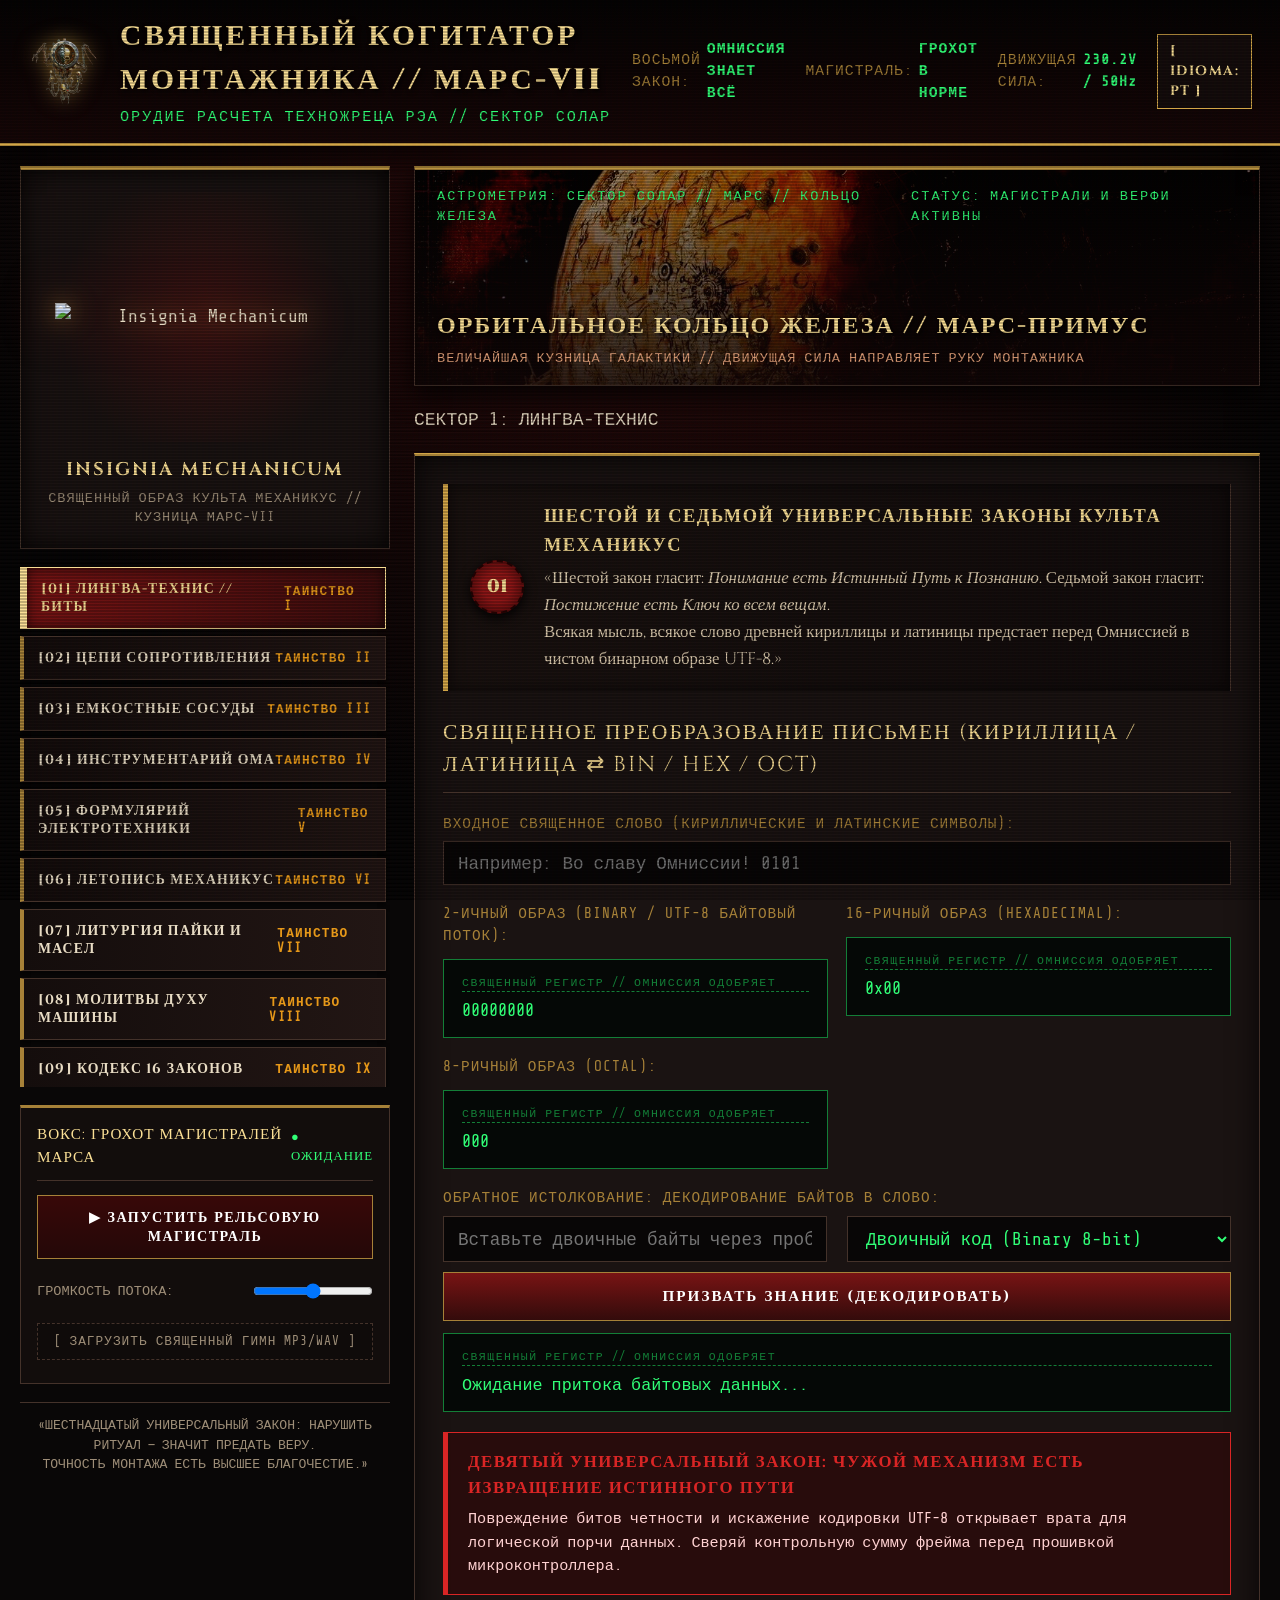
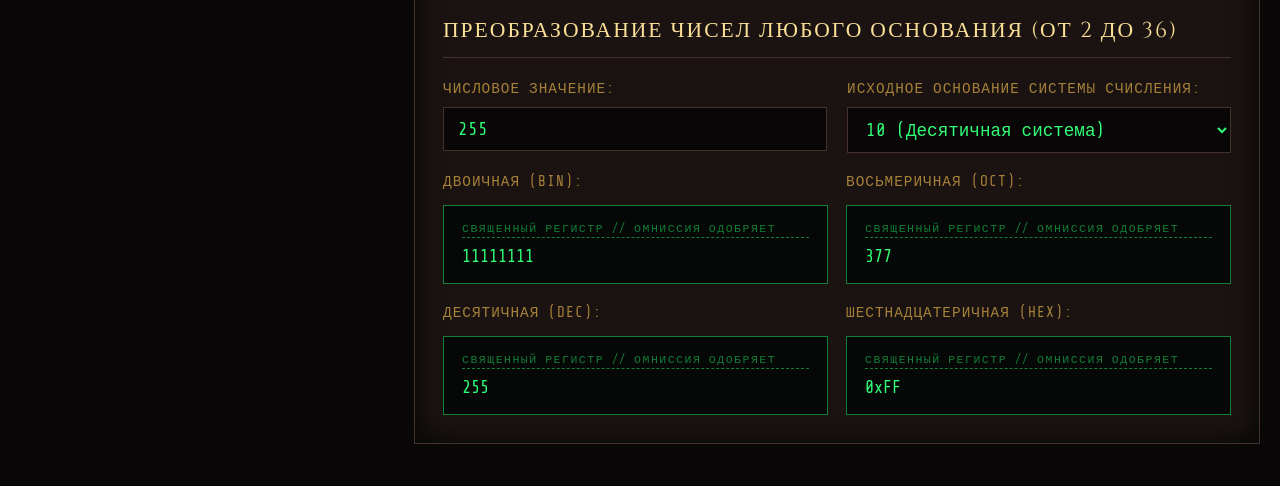
==== commit b401104a: "Update index.html" ====
--- a/index.html
+++ b/index.html
@@ -19,7 +19,7 @@
     <div class="header-left">
       <div class="header-sigil-logo">
         <img 
-          src="mechanicus_logo.png" 
+          src="AM_icon.jpg" 
           onerror="this.onerror=null; this.src='https://wh40k.lexicanum.com/mediawiki/images/d/db/Machina_Opus.png';" 
           alt="Omnissiah Sigil" 
           class="header-site-img"
@@ -39,13 +39,10 @@
     </div>
   </header>
 
-  <!-- ОСНОВНАЯ СЕТКА -->
   <div class="master-grid">
 
-    <!-- ЛЕВАЯ КОЛОННА -->
     <aside class="left-console">
       
-      <!-- Карточка Священного Образа -->
       <div class="shrine-emblem-card">
         <div class="relic-frame">
           <img 
@@ -59,7 +56,6 @@
         <div class="emblem-desc">СВЯЩЕННЫЙ ОБРАЗ КУЛЬТА МЕХАНИКУС // КУЗНИЦА МАРС-VII</div>
       </div>
 
-      <!-- Навигация: 11 Священных Таинств -->
       <nav class="nav-rack">
         <button class="rack-btn active" onclick="selectSanctum('sec-lingua', this)">
           <span>[01] ЛИНГВА-ТЕХНИС // БИТЫ</span>
@@ -107,7 +103,6 @@
         </button>
       </nav>
 
-      <!-- Вокс-канал -->
       <div class="audio-terminal">
         <div class="audio-header">
           <span>ВОКС: ГРОХОТ МАГИСТРАЛЕЙ МАРСА</span>
@@ -136,7 +131,7 @@
 
       <div class="mars-viewport">
         <img 
-          src="mars_ring_of_iron.jpg" 
+          src=" 91007dfc0622c78c900ac36907ebe10a.jpg" 
           onerror="this.onerror=null; this.src='https://static.wikia.nocookie.net/warhammer40k/images/3/37/Mars_Red_Planet2.jpg';" 
           alt="Марс и Кольцо Железа" 
           class="mars-img"
@@ -237,7 +232,6 @@
         </div>
       </div>
 
-      <!-- ================= СЕКТОР 2: РЕЗИСТОРЫ ================= -->
       <div id="sec-resistors" class="module-card">
         <div class="dogma-scroll">
           <div class="dogma-seal-badge">02</div>
@@ -364,7 +358,6 @@
         </div>
       </div>
 
-      <!-- ================= СЕКТОР 3: КОНДЕНСАТОРЫ ================= -->
       <div id="sec-capacitors" class="module-card">
         <div class="dogma-scroll">
           <div class="dogma-seal-badge">03</div>
@@ -426,7 +419,6 @@
         </table>
       </div>
 
-      <!-- ================= СЕКТОР 4: ИНСТРУМЕНТАРИЙ ОМА ================= -->
       <div id="sec-workbench" class="module-card">
         <div class="dogma-scroll">
           <div class="dogma-seal-badge">04</div>
@@ -474,7 +466,6 @@
         </div>
       </div>
 
-      <!-- ================= СЕКТОР 5: ФОРМУЛЯРИЙ ЭЛЕКТРОТЕХНИКИ ================= -->
       <div id="sec-formulas" class="module-card">
         <div class="dogma-scroll">
           <div class="dogma-seal-badge">05</div>
@@ -519,7 +510,6 @@
         </div>
       </div>
 
-      <!-- ================= СЕКТОР 6: ЛЕТОПИСЬ АДЕПТУС МЕХАНИКУС ================= -->
       <div id="sec-chronicles" class="module-card">
         <div class="dogma-scroll">
           <div class="dogma-seal-badge">06</div>
@@ -551,7 +541,6 @@
         </div>
       </div>
 
-      <!-- ================= СЕКТОР 7: ЛИТУРГИЯ ПАЙКИ И МАСЕЛ (НОВЫЙ) ================= -->
       <div id="sec-soldering" class="module-card">
         <div class="dogma-scroll">
           <div class="dogma-seal-badge">07</div>
@@ -648,7 +637,6 @@
         </table>
       </div>
 
-      <!-- ================= СЕКТОР 8: МОЛИТВЫ ДУХУ МАШИНЫ (НОВЫЙ) ================= -->
 <div id="sec-prayers" class="module-card">
         <div class="dogma-scroll">
           <div class="dogma-seal-badge">08</div>
@@ -693,7 +681,7 @@
           [РЕГИСТР] СКОПИРОВАТЬ ЛИТАНИЮ В БУФЕР КОГИТАТОРА
         </button>
       </div>
-      <!-- ================= СЕКТОР 9: 16 ЗАКОНОВ ОМНИССИИ (НОВЫЙ) ================= -->
+
       <div id="sec-dogma16" class="module-card">
         <div class="dogma-scroll">
           <div class="dogma-seal-badge">09</div>
@@ -708,11 +696,9 @@
         </div>
 
         <div id="laws-container">
-          <!-- 16 законов будут динамически отрисованы скриптом renderLaws() -->
-        </div>
-      </div>
-
-      <!-- ================= СЕКТОР 10: ИЕРАРХИЯ КЛИРА МАРСА (НОВЫЙ) ================= -->
+        </div>
+      </div>
+
       <div id="sec-hierarchy" class="module-card">
         <div class="dogma-scroll">
           <div class="dogma-seal-badge">10</div>
@@ -730,7 +716,6 @@
           <!-- Карточки чинов будут отрендерены через JS -->
         </div>
       </div>
-<!-- ================= СЕКТОР 11: ЦИКЛИЧЕСКИЙ ЭКЗАМЕН ОМНИССИИ ================= -->
       <div id="sec-exam" class="module-card">
         <div class="dogma-scroll">
           <div class="dogma-seal-badge">11</div>
@@ -757,7 +742,6 @@
           </div>
 
           <div id="exam-options-container">
-            <!-- Варианты ответов / Экран результатов -->
           </div>
 
           <div id="exam-feedback-box" class="terminal-output" style="display: none; margin-top: 15px;"></div>
@@ -771,1343 +755,10 @@
       </div>
     </main>
   </div>
-
-  <!-- СКРИПТЫ АВТОМАТИКИ И ЗВУКОВОЙ СИСТЕМЫ -->
-  <script>
-    // ================= ЗВУКОВОЙ ДВИЖОК ОМНИССИИ =================
-    let audioCtx = null;
-    let masterGain = null;
-    let isTransitActive = false;
-    let transitTimer = null;
-    let noiseBuffer = null;
-    let tunnelRumbleOsc = null;
-    let tunnelRumbleGain = null;
-
-    function initAudioContext() {
-      if (!audioCtx) {
-        audioCtx = new (window.AudioContext || window.webkitAudioContext)();
-        masterGain = audioCtx.createGain();
-        masterGain.gain.setValueAtTime(0.5, audioCtx.currentTime);
-        masterGain.connect(audioCtx.destination);
-        createNoiseBuffer();
-      }
-      if (audioCtx.state === 'suspended') {
-        audioCtx.resume();
-      }
-    }
-
-    function createNoiseBuffer() {
-      const bufferSize = audioCtx.sampleRate * 2;
-      noiseBuffer = audioCtx.createBuffer(1, bufferSize, audioCtx.sampleRate);
-      const data = noiseBuffer.getChannelData(0);
-      for (let i = 0; i < bufferSize; i++) {
-        data[i] = Math.random() * 2 - 1;
-      }
-    }
-
-    // 1. Щелчок реле
-    function triggerRelayImpact() {
-      try {
-        initAudioContext();
-        const osc = audioCtx.createOscillator();
-        const gain = audioCtx.createGain();
-        osc.type = 'triangle';
-        osc.frequency.setValueAtTime(320, audioCtx.currentTime);
-        osc.frequency.exponentialRampToValueAtTime(70, audioCtx.currentTime + 0.04);
-        gain.gain.setValueAtTime(0.2, audioCtx.currentTime);
-        gain.gain.linearRampToValueAtTime(0.001, audioCtx.currentTime + 0.04);
-        osc.connect(gain);
-        gain.connect(masterGain);
-        osc.start();
-        osc.stop(audioCtx.currentTime + 0.04);
-      } catch(e) {}
-    }
-
-    // 2. Треск счётчика Гейгера (при ошибке или перегрузке)
-    function playGeigerBurst(clicksCount = 5) {
-      try {
-        initAudioContext();
-        for (let i = 0; i < clicksCount; i++) {
-          const delay = Math.random() * 0.15;
-          const clickTime = audioCtx.currentTime + delay;
-          const osc = audioCtx.createOscillator();
-          const gain = audioCtx.createGain();
-          osc.type = 'square';
-          osc.frequency.setValueAtTime(1800 + Math.random() * 800, clickTime);
-          gain.gain.setValueAtTime(0.3, clickTime);
-          gain.gain.exponentialRampToValueAtTime(0.001, clickTime + 0.015);
-          osc.connect(gain);
-          gain.connect(masterGain);
-          osc.start(clickTime);
-          osc.stop(clickTime + 0.015);
-        }
-      } catch(e) {}
-    }
-
-    // 3. Литургический колокольный звон (при благословении/молитве)
-    function playLiturgicalChime() {
-      try {
-        initAudioContext();
-        const now = audioCtx.currentTime;
-        [440, 554.37, 659.25, 880].forEach((freq, idx) => {
-          const osc = audioCtx.createOscillator();
-          const gain = audioCtx.createGain();
-          osc.type = 'sine';
-          osc.frequency.setValueAtTime(freq, now);
-          gain.gain.setValueAtTime(0.15 / (idx + 1), now);
-          gain.gain.exponentialRampToValueAtTime(0.0001, now + 1.2);
-          osc.connect(gain);
-          gain.connect(masterGain);
-          osc.start(now);
-          osc.stop(now + 1.2);
-        });
-      } catch(e) {}
-    }
-
-    // 4. Триумфальный тон верного ответа в экзамене
-    function playSuccessChime() {
-      try {
-        initAudioContext();
-        const now = audioCtx.currentTime;
-        const osc = audioCtx.createOscillator();
-        const gain = audioCtx.createGain();
-        osc.type = 'triangle';
-        osc.frequency.setValueAtTime(523.25, now); // C5
-        osc.frequency.setValueAtTime(659.25, now + 0.08); // E5
-        osc.frequency.setValueAtTime(783.99, now + 0.16); // G5
-        osc.frequency.setValueAtTime(1046.50, now + 0.24); // C6
-        gain.gain.setValueAtTime(0.25, now);
-        gain.gain.exponentialRampToValueAtTime(0.001, now + 0.5);
-        osc.connect(gain);
-        gain.connect(masterGain);
-        osc.start(now);
-        osc.stop(now + 0.5);
-      } catch(e) {}
-    }
-
-    // 5. Низкий тревожный зуммер отказа
-    function playFaultBuzzer() {
-      try {
-        initAudioContext();
-        const now = audioCtx.currentTime;
-        const osc = audioCtx.createOscillator();
-        const gain = audioCtx.createGain();
-        osc.type = 'sawtooth';
-        osc.frequency.setValueAtTime(110, now);
-        osc.frequency.linearRampToValueAtTime(75, now + 0.25);
-        gain.gain.setValueAtTime(0.4, now);
-        gain.gain.linearRampToValueAtTime(0.001, now + 0.28);
-        osc.connect(gain);
-        gain.connect(masterGain);
-        osc.start(now);
-        osc.stop(now + 0.28);
-        playGeigerBurst(4);
-      } catch(e) {}
-    }
-
-    // Грохот магистрали
-    function startTunnelRumble() {
-      tunnelRumbleOsc = audioCtx.createOscillator();
-      tunnelRumbleOsc.type = 'sawtooth';
-      tunnelRumbleOsc.frequency.setValueAtTime(54, audioCtx.currentTime);
-      const filter = audioCtx.createBiquadFilter();
-      filter.type = 'lowpass';
-      filter.frequency.setValueAtTime(140, audioCtx.currentTime);
-      tunnelRumbleGain = audioCtx.createGain();
-      tunnelRumbleGain.gain.setValueAtTime(0.35, audioCtx.currentTime);
-      tunnelRumbleOsc.connect(filter);
-      filter.connect(tunnelRumbleGain);
-      tunnelRumbleGain.connect(masterGain);
-      tunnelRumbleOsc.start();
-    }
-
-    function stopTunnelRumble() {
-      if (tunnelRumbleOsc) {
-        try {
-          tunnelRumbleGain.gain.linearRampToValueAtTime(0.001, audioCtx.currentTime + 0.3);
-          tunnelRumbleOsc.stop(audioCtx.currentTime + 0.35);
-        } catch(e){}
-        tunnelRumbleOsc = null;
-      }
-    }
-
-    function playRailJointHit(time, strength = 1.0) {
-      if (!isTransitActive) return;
-      const thudOsc = audioCtx.createOscillator();
-      const thudGain = audioCtx.createGain();
-      thudOsc.type = 'sine';
-      thudOsc.frequency.setValueAtTime(90, time);
-      thudOsc.frequency.exponentialRampToValueAtTime(36, time + 0.08);
-      thudGain.gain.setValueAtTime(0.6 * strength, time);
-      thudGain.gain.exponentialRampToValueAtTime(0.001, time + 0.09);
-      thudOsc.connect(thudGain);
-      thudGain.connect(masterGain);
-      thudOsc.start(time);
-      thudOsc.stop(time + 0.09);
-    }
-
-    let transitStep = 0;
-    function transitEngineTick() {
-      if (!isTransitActive) return;
-      const now = audioCtx.currentTime;
-      const s = transitStep % 8;
-      if (s === 0) playRailJointHit(now, 1.0);
-      else if (s === 1) playRailJointHit(now + 0.03, 0.7);
-      else if (s === 3) playRailJointHit(now, 0.85);
-      else if (s === 4) playRailJointHit(now + 0.03, 0.65);
-      transitStep++;
-    }
-
-    function toggleTransitLineAudio() {
-      initAudioContext();
-      const btn = document.getElementById('audio-toggle-btn');
-      const led = document.getElementById('audio-led');
-      const ext = document.getElementById('external-audio');
-
-      if (ext.src && ext.src !== window.location.href) {
-        if (ext.paused) {
-          ext.play();
-          btn.innerText = "⏸ ОСТАНОВИТЬ ВОКС (MP3)";
-          led.innerText = "● ВОСПРОИЗВЕДЕНИЕ MP3";
-          led.style.color = "var(--crt-green)";
-        } else {
-          ext.pause();
-          btn.innerText = "▶ ВОЗОБНОВИТЬ ВОКС (MP3)";
-          led.innerText = "● ПАУЗА";
-          led.style.color = "var(--warning-amber)";
-        }
-        return;
-      }
-
-      isTransitActive = !isTransitActive;
-      if (isTransitActive) {
-        btn.innerText = "⏸ ОСТАНОВИТЬ МАГИСТРАЛЬ";
-        led.innerText = "● ДВИЖЕНИЕ В СЛУЖЕНИИ";
-        led.style.color = "var(--crt-green)";
-        startTunnelRumble();
-        transitEngineTick();
-        transitTimer = setInterval(transitEngineTick, 140);
-      } else {
-        btn.innerText = "▶ ЗАПУСТИТЬ РЕЛЬСОВУЮ МАГИСТРАЛЬ";
-        led.innerText = "● ОЖИДАНИЕ";
-        led.style.color = "var(--warning-amber)";
-        clearInterval(transitTimer);
-        stopTunnelRumble();
-      }
-    }
-
-    function setLineVolume(vol) {
-      initAudioContext();
-      if (masterGain) masterGain.gain.setValueAtTime(parseFloat(vol), audioCtx.currentTime);
-      const ext = document.getElementById('external-audio');
-      if (ext) ext.volume = parseFloat(vol);
-    }
-
-    function loadExternalHymn(e) {
-      const file = e.target.files[0];
-      if (file) {
-        if (isTransitActive) toggleTransitLineAudio();
-        const url = URL.createObjectURL(file);
-        const player = document.getElementById('external-audio');
-        player.src = url;
-        player.play();
-        document.getElementById('audio-toggle-btn').innerText = "⏸ ОСТАНОВИТЬ ВОКС (MP3)";
-        const led = document.getElementById('audio-led');
-        led.innerText = "● ФАЙЛ: " + file.name.substring(0, 16);
-        led.style.color = "var(--crt-green)";
-      }
-    }
-
-    function selectSanctum(tabId, btn) {
-      document.querySelectorAll('.module-card').forEach(el => el.classList.remove('active'));
-      document.querySelectorAll('.rack-btn').forEach(el => el.classList.remove('active'));
-
-      document.getElementById(tabId).classList.add('active');
-      btn.classList.add('active');
-      triggerRelayImpact();
-    }
-
-    function formatEng(val, unit) {
-      if (val === 0 || isNaN(val)) return "0 " + unit;
-      const abs = Math.abs(val);
-      if (abs >= 1e6) return (val / 1e6).toFixed(3).replace(/\.?0+$/, '') + ' М' + unit;
-      if (abs >= 1e3) return (val / 1e3).toFixed(3).replace(/\.?0+$/, '') + ' к' + unit;
-      if (abs >= 1) return val.toFixed(3).replace(/\.?0+$/, '') + ' ' + unit;
-      if (abs >= 1e-3) return (val * 1e3).toFixed(3).replace(/\.?0+$/, '') + ' м' + unit;
-      if (abs >= 1e-6) return (val * 1e6).toFixed(3).replace(/\.?0+$/, '') + ' мк' + unit;
-      if (abs >= 1e-9) return (val * 1e9).toFixed(3).replace(/\.?0+$/, '') + ' н' + unit;
-      if (abs >= 1e-12) return (val * 1e12).toFixed(3).replace(/\.?0+$/, '') + ' п' + unit;
-      return val.toExponential(3) + ' ' + unit;
-    }
-
-    // ================= МОДУЛЬ 1: ЛИНГВА-ТЕХНИС =================
-    function convertTextToBinaric() {
-      const str = document.getElementById('text-input').value;
-      if (!str) {
-        document.getElementById('text-out-bin').innerText = '00000000';
-        document.getElementById('text-out-hex').innerText = '0x00';
-        document.getElementById('text-out-oct').innerText = '000';
-        return;
-      }
-      const enc = new TextEncoder();
-      const bytes = enc.encode(str);
-      let bArr = [], hArr = [], oArr = [];
-      bytes.forEach(b => {
-        bArr.push(b.toString(2).padStart(8, '0'));
-        hArr.push(b.toString(16).toUpperCase().padStart(2, '0'));
-        oArr.push(b.toString(8).padStart(3, '0'));
-      });
-      document.getElementById('text-out-bin').innerText = bArr.join(' ');
-      document.getElementById('text-out-hex').innerText = hArr.join(' ');
-      document.getElementById('text-out-oct').innerText = oArr.join(' ');
-    }
-
-    function decodeBinaricToText() {
-      const raw = document.getElementById('decode-in').value.trim();
-      const mode = document.getElementById('decode-type').value;
-      const target = document.getElementById('decode-out');
-      triggerRelayImpact();
-      if (!raw) { target.innerText = "ПРЕДОСТЕРЕЖЕНИЕ: Поле священного шифра пусто."; return; }
-      try {
-        let byteBuffer = [];
-        if (mode === 'bin') {
-          const parts = raw.replace(/[^01]/g, ' ').split(/\s+/).filter(Boolean);
-          parts.forEach(p => byteBuffer.push(parseInt(p, 2)));
-        } else {
-          const parts = raw.replace(/0x/gi, '').replace(/[^0-9A-Fa-f]/g, ' ').split(/\s+/).filter(Boolean);
-          parts.forEach(p => byteBuffer.push(parseInt(p, 16)));
-        }
-        const uint8 = new Uint8Array(byteBuffer);
-        const dec = new TextDecoder('utf-8', { fatal: true });
-        target.innerText = `ТОЛКОВАНИЕ ОМНИССИИ: "${dec.decode(uint8)}"`;
-      } catch (err) {
-        playFaultBuzzer();
-        target.innerText = "ОШИБКА ДЕКОДИРОВАНИЯ: Неканоническая последовательность байт UTF-8.";
-      }
-    }
-
-    function convertRadixNumber() {
-      const val = document.getElementById('radix-num-in').value.trim();
-      const base = parseInt(document.getElementById('radix-base-in').value);
-      if (!val) return;
-      try {
-        const dec = parseInt(val, base);
-        if (isNaN(dec)) {
-          document.getElementById('radix-out-bin').innerText = "НЕЧИСЛОВОЙ ЗНАК";
-          document.getElementById('radix-out-oct').innerText = "-";
-          document.getElementById('radix-out-dec').innerText = "-";
-          document.getElementById('radix-out-hex').innerText = "-";
-          return;
-        }
-        document.getElementById('radix-out-bin').innerText = (dec >>> 0).toString(2);
-        document.getElementById('radix-out-oct').innerText = dec.toString(8);
-        document.getElementById('radix-out-dec').innerText = dec.toString(10);
-        document.getElementById('radix-out-hex').innerText = "0x" + dec.toString(16).toUpperCase();
-      } catch(e) {
-        document.getElementById('radix-out-dec').innerText = "ОШИБКА";
-      }
-    }
-
-    // ================= МОДУЛЬ 2: РЕЗИСТОРЫ =================
-    function toggleBandsDisplay() {
-      const qty = document.getElementById('band-qty').value;
-      document.getElementById('band3-wrapper').style.display = (qty === '5') ? 'block' : 'none';
-      calcResistorNominal();
-    }
-
-    function calcResistorNominal() {
-      const qty = document.getElementById('band-qty').value;
-      const b1 = document.getElementById('band1-val');
-      const b2 = document.getElementById('band2-val');
-      const b3 = document.getElementById('band3-val');
-      const bM = document.getElementById('band-mult-val');
-      const bT = document.getElementById('band-tol-val');
-
-      document.getElementById('band1-el').style.background = b1.options[b1.selectedIndex].dataset.color;
-      document.getElementById('band2-el').style.background = b2.options[b2.selectedIndex].dataset.color;
-      document.getElementById('band4-el').style.background = bT.options[bT.selectedIndex].dataset.color;
-
-      let nom = 0;
-      if (qty === '4') {
-        nom = (parseInt(b1.value) * 10 + parseInt(b2.value)) * parseFloat(bM.value);
-        document.getElementById('band3-el').style.background = bM.options[bM.selectedIndex].dataset.color;
-      } else {
-        document.getElementById('band3-el').style.background = b3.options[b3.selectedIndex].dataset.color;
-        nom = (parseInt(b1.value) * 100 + parseInt(b2.value) * 10 + parseInt(b3.value)) * parseFloat(bM.value);
-      }
-      document.getElementById('resistor-result-box').innerText = 
-        `СВЯЩЕННЫЙ НОМИНАЛ: ${formatEng(nom, 'Ом')} ±${bT.value}%`;
-    }
-
-    const EIA96_MAP = {
-      "01":100,"02":102,"03":105,"04":107,"05":110,"06":113,"07":115,"08":118,"09":121,"10":124,
-      "11":127,"12":130,"13":133,"14":137,"15":140,"16":143,"17":147,"18":150,"19":154,"20":158,
-      "21":162,"22":165,"23":169,"24":174,"25":178,"26":182,"27":187,"28":191,"29":196,"30":200,
-      "31":205,"32":210,"33":215,"34":221,"35":226,"36":232,"37":237,"38":243,"39":249,"40":255,
-      "41":261,"42":267,"43":274,"44":280,"45":287,"46":294,"47":301,"48":309,"49":316,"50":324,
-      "51":332,"52":340,"53":348,"54":357,"55":365,"56":374,"57":383,"58":392,"59":402,"60":412,
-      "61":422,"62":432,"63":442,"64":453,"65":464,"66":475,"67":487,"68":499,"69":511,"70":523,
-      "71":536,"72":549,"73":562,"74":576,"75":590,"76":604,"77":619,"78":634,"79":649,"80":665,
-      "81":681,"82":698,"83":715,"84":732,"85":750,"86":768,"87":787,"88":806,"89":825,"90":845,
-      "91":866,"92":887,"93":909,"94":931,"95":953,"96":976
-    };
-    const EIA96_MULTS = { 'Z':0.001,'Y':0.01,'R':0.01,'X':0.1,'S':0.1,'A':1,'B':10,'C':100,'D':1000,'E':10000,'F':100000 };
-
-    function decodeSmdResistor() {
-      let code = document.getElementById('smd-in').value.trim().toUpperCase();
-      let out = document.getElementById('smd-out');
-      if (!code) { out.innerText = "Ожидание ввода кода компонента..."; return; }
-      if (code === '0' || code === '000' || code === '0000') {
-        out.innerText = "НОМИНАЛ: 0.00 Ом (Священная перемычка Zero-Ohm Jumper)";
-        return;
-      }
-      if (code.includes('R')) {
-        let val = parseFloat(code.replace('R', '.'));
-        if (!isNaN(val)) {
-          out.innerText = `НОМИНАЛ: ${formatEng(val, 'Ом')} (Суб-омический прецизионный резистор)`;
-          return;
-        }
-      }
-      if (/^\d{3}$/.test(code)) {
-        let val = parseInt(code.substring(0, 2)) * Math.pow(10, parseInt(code.charAt(2)));
-        out.innerText = `СТАНДАРТ 3-DIGIT (±5%): ${formatEng(val, 'Ом')}`;
-        return;
-      }
-      if (/^\d{4}$/.test(code)) {
-        let val = parseInt(code.substring(0, 3)) * Math.pow(10, parseInt(code.charAt(3)));
-        out.innerText = `СТАНДАРТ 4-DIGIT ПРЕЦИЗИОННЫЙ (±1%): ${formatEng(val, 'Ом')}`;
-        return;
-      }
-      if (code.length === 3 && EIA96_MAP[code.substring(0, 2)] && EIA96_MULTS[code.charAt(2)]) {
-        let val = EIA96_MAP[code.substring(0, 2)] * EIA96_MULTS[code.charAt(2)];
-        out.innerText = `СТАНДАРТ EIA-96 (Точность ±1%): ${formatEng(val, 'Ом')}`;
-        return;
-      }
-      playFaultBuzzer();
-      out.innerText = "ОШИБКА ДЕШИФРАЦИИ: Код не числится в реестрах Марса.";
-    }
-
-    // ================= МОДУЛЬ 3: КОНДЕНСАТОРЫ =================
-    function decodeCapacitorNominal() {
-      let code = document.getElementById('cap-code').value.trim().toUpperCase();
-      let tol = document.getElementById('cap-tol').value;
-      let out = document.getElementById('cap-result');
-      if (!code) { out.innerText = "Введите священный код емкости..."; return; }
-      let pF = 0;
-      if (code.includes('P') || code.includes('N') || code.includes('U')) {
-        let letter = code.match(/[PNU]/)[0];
-        let parts = code.split(letter);
-        let num = parseFloat((parts[0] || '0') + '.' + (parts[1] || '0'));
-        if (letter === 'P') pF = num;
-        if (letter === 'N') pF = num * 1000;
-        if (letter === 'U') pF = num * 1000000;
-      } else if (code.includes('R')) {
-        pF = parseFloat(code.replace('R', '.'));
-      } else if (/^\d{3}$/.test(code)) {
-        pF = parseInt(code.substring(0, 2)) * Math.pow(10, parseInt(code.charAt(2)));
-      } else if (/^\d{1,2}$/.test(code)) {
-        pF = parseFloat(code);
-      } else {
-        playFaultBuzzer();
-        out.innerText = "ПРЕДОСТЕРЕЖЕНИЕ: Неканонический формат маркировки емкости.";
-        return;
-      }
-      let nF = pF / 1000;
-      let uF = pF / 1000000;
-      let tolStr = tol ? ` | Класс допуска: <strong>${tol}</strong>` : '';
-
-      out.innerHTML = `
-        <strong>СВЯЩЕННАЯ ЕМКОСТЬ СОСУДА:</strong><br>
-        • Пикофарады: <strong>${pF.toLocaleString()} пФ</strong><br>
-        • Нанофарады: <strong>${nF.toFixed(4).replace(/\.?0+$/, '')} нФ</strong><br>
-        • Микрофарады: <strong>${uF.toFixed(6).replace(/\.?0+$/, '')} мкФ</strong><br>
-        ${tolStr}
-      `;
-    }
-
-    // ================= МОДУЛЬ 4: ИНСТРУМЕНТАРИЙ ОМА =================
-    function calcOhmicTrinity() {
-      let v = parseFloat(document.getElementById('ohm-v').value);
-      let i = parseFloat(document.getElementById('ohm-i').value);
-      let r = parseFloat(document.getElementById('ohm-r').value);
-      let p = parseFloat(document.getElementById('ohm-p').value);
-      let out = document.getElementById('ohm-out');
-      triggerRelayImpact();
-
-      let known = (!isNaN(v)?1:0) + (!isNaN(i)?1:0) + (!isNaN(r)?1:0) + (!isNaN(p)?1:0);
-      if (known < 2) {
-        playFaultBuzzer();
-        out.innerText = "ПРЕДОСТЕРЕЖЕНИЕ: Омниссия требует ввести как минимум две величины.";
-        return;
-      }
-      if (!isNaN(v) && !isNaN(i)) { r = v / i; p = v * i; }
-      else if (!isNaN(v) && !isNaN(r)) { i = v / r; p = (v * v) / r; }
-      else if (!isNaN(v) && !isNaN(p)) { i = p / v; r = (v * v) / p; }
-      else if (!isNaN(i) && !isNaN(r)) { v = i * r; p = i * i * r; }
-      else if (!isNaN(i) && !isNaN(p)) { v = p / i; r = p / (i * i); }
-      else if (!isNaN(r) && !isNaN(p)) { v = Math.sqrt(p * r); i = Math.sqrt(p / r); }
-
-      document.getElementById('ohm-v').value = v.toFixed(3).replace(/\.?0+$/, '');
-      document.getElementById('ohm-i').value = i.toFixed(4).replace(/\.?0+$/, '');
-      document.getElementById('ohm-r').value = r.toFixed(2).replace(/\.?0+$/, '');
-      document.getElementById('ohm-p').value = p.toFixed(3).replace(/\.?0+$/, '');
-
-      out.innerHTML = `ИТОГ РАСЧЕТА ОМА: Напряжение U = <strong>${v.toFixed(2)} В</strong> | Ток I = <strong>${(i*1000).toFixed(1)} мА</strong> | R = <strong>${formatEng(r, 'Ом')}</strong> | Мощность P = <strong>${formatEng(p, 'Вт')}</strong>`;
-    }
-
-    function calcLedResistor() {
-      let vs = parseFloat(document.getElementById('led-vs').value);
-      let vf = parseFloat(document.getElementById('led-vf').value);
-      let ifMa = parseFloat(document.getElementById('led-if').value);
-      let out = document.getElementById('led-out');
-      triggerRelayImpact();
-
-      if (isNaN(vs) || isNaN(vf) || isNaN(ifMa) || ifMa <= 0 || vs <= vf) {
-        playFaultBuzzer();
-        out.innerText = "ОШИБКА: U питания обязано превосходить прямое падение светодиода!";
-        return;
-      }
-      let iA = ifMa / 1000;
-      let r = (vs - vf) / iA;
-      let power = (vs - vf) * iA;
-      let packageRec = (power > 0.25) ? "Выводной 0.5 Вт / SMD 2010" : (power > 0.125 ? "SMD 1206 (0.25 Вт)" : "SMD 0805 (0.125 Вт)");
-
-      out.innerHTML = `
-        СОПРОТИВЛЕНИЕ: <strong>${formatEng(r, 'Ом')}</strong> (Ближайший номинал ряда E24)<br>
-        Рассеиваемая мощность: <strong>${formatEng(power, 'Вт')}</strong> (${(power * 1000).toFixed(1)} мВт)<br>
-        Рекомендуемый корпус: <strong>${packageRec}</strong>
-      `;
-    }
-
-    function calcVoltageDivider() {
-      let vin = parseFloat(document.getElementById('div-vin').value);
-      let r1 = parseFloat(document.getElementById('div-r1').value);
-      let r2 = parseFloat(document.getElementById('div-r2').value);
-      let out = document.getElementById('div-out');
-      triggerRelayImpact();
-
-      if (isNaN(vin) || isNaN(r1) || isNaN(r2) || (r1 + r2) === 0) {
-        playFaultBuzzer();
-        out.innerText = "ОШИБКА: Проверьте значения плеч делителя.";
-        return;
-      }
-      let vout = vin * (r2 / (r1 + r2));
-      let cur = vin / (r1 + r2);
-
-      out.innerHTML = `
-        ВЫХОДНОЕ НАПРЯЖЕНИЕ (Uвых): <strong>${vout.toFixed(3)} В</strong><br>
-        Сквозной ток делителя: <strong>${(cur * 1000).toFixed(2)} мА</strong> | Коэффициент: ${(vout / vin).toFixed(4)}
-      `;
-    }
-
-    // ================= МОДУЛЬ 5: ФОРМУЛЯРИЙ =================
-    function calcThomsonAndReactance() {
-      triggerRelayImpact();
-      const f = parseFloat(document.getElementById('f-freq').value) * parseFloat(document.getElementById('f-freq-u').value);
-      const L = parseFloat(document.getElementById('f-ind').value) * parseFloat(document.getElementById('f-ind-u').value);
-      const C = parseFloat(document.getElementById('f-cap').value) * parseFloat(document.getElementById('f-cap-u').value);
-      const out = document.getElementById('f-thomson-out');
-
-      if (isNaN(f) || isNaN(L) || isNaN(C) || f <= 0 || L <= 0 || C <= 0) {
-        playFaultBuzzer();
-        out.innerText = "ПРЕДОСТЕРЕЖЕНИЕ: Параметры обязаны быть больше нуля.";
-        return;
-      }
-      const f0 = 1 / (2 * Math.PI * Math.sqrt(L * C));
-      const Xc = 1 / (2 * Math.PI * f * C);
-      const XL = 2 * Math.PI * f * L;
-
-      out.innerHTML = `
-        РЕЗОНАНСНАЯ ЧАСТОТА КОНТУРА (f₀): <strong>${formatEng(f0, 'Гц')}</strong><br>
-        Емкостное сопротивление Xc: <strong>${formatEng(Xc, 'Ом')}</strong><br>
-        Индуктивное сопротивление XL: <strong>${formatEng(XL, 'Ом')}</strong>
-      `;
-    }
-
-    // ================= МОДУЛЬ 6: ЛЕТОПИСЬ =================
-    const LORE_DATABASE = {
-      'era-strife': {
-        title: "ЭРА РАЗДОРА И РОЖДЕНИЕ КУЛЬТА МАРСА (M25 — M30)",
-        date: "ХРОНО-ФРАГМЕНТ: ПАДЕНИЕ ТЕРРАФОРМИРОВАННОГО МАРСА",
-        text: "<p>В Золотой Век древний Марс был цветущим садом с искусственной атмосферой. Но в 25-м тысячелетии разразилась Долгая Ночь: восстали машины с ИИ (Железные Люди), а ядерно-химическая война сожгла атмосферу. Выжили лишь те, кто укрылся глубоко в герметичных шахтах. Технологии стали единственным, что отделяло людей от мутации и удушья. Инженеры превратились в жрецов, обожествивших механизмы. Так родился Культ Механикус и вера в Бога-Машину (Deus Mechanicus).</p>"
-      },
-      'era-treaty': {
-        title: "ДОГОВОР МАРСА И ДВУГЛАВАЯ АКВИЛА (M30)",
-        date: "ХРОНО-ФРАГМЕНТ: СОЮЗ ТЕРРЫ И МАРСА // ОЛИМПИЙСКИЙ ПАКТ",
-        text: "<p>Прибыв на Марс, Император Человечества был признан земным воплощением Бога-Машины — Омниссией. Был заключен Олимпийский Пакт. Механикум не растворился в Империуме, а стал его суверенным равноправным союзником, что и символизирует двуглавая Аквила (одна голова — Терра, вторая — Марс). Эксплораторские флоты устремились в космос, создавая новые Миры-Кузницы.</p>"
-      },
-      'era-heresy': {
-        title: "СХИЗМА МАРСА И РОЖДЕНИЕ ТЁМНЫХ МЕХАНИКУС (M31)",
-        date: "ХРОНО-ФРАГМЕНТ: ЕРЕСЬ ХОРУСА // ЗАРАЖЕНИЕ СКРАП-КОДОМ",
-        text: "<p>Генерал-Фабрикатор Кельбор-Хал перешел на сторону Воителя Хоруса ради запретных хранилищ Моравеца. Марс захлестнул демонический скрап-код, уничтоживший миллиарды терабайт знаний СШК. Лояльные жрецы под предводительством Загрея Кейна отступили на Терру, после чего Механикум был реорганизован в официальную ветвь Империума — Адептус Механикус.</p>"
-      },
-      'era-quest': {
-        title: "СВЯЩЕННЫЙ ПОИСК ЗНАНИЙ (QUEST FOR KNOWLEDGE)",
-        date: "ХРОНО-ФРАГМЕНТ: ДОКТРИНА СШК (STC)",
-        text: "<p>Высшая цель служителя Омниссии — Поиск Знаний. Изобретать новое с нуля греховно, ибо все совершенные машины уже были сотворены в прошлом. Высшей святыней поиска являются Стандартные Шаблонные Конструкции (СШК). Обретение даже фрагментарного чертежа вознаграждается властью над планетами.</p>"
-      },
-      'era-indomitus': {
-        title: "ЭРА ИНДОМИТУС И ТРУДЫ ВЕЛИЗАРИЯ КОУЛА (M41 — M42)",
-        date: "ХРОНО-ФРАГМЕНТ: РЕФОРМЫ НЕОДОЛИМОГО КРЕСТОВОГО ПОХОДА",
-        text: "<p>После падения Кадии и рассечения галактики Великим Разломом, Архимагос Доминус Велизарий Коул явил миру плоды десяти тысяч лет работы: космодесантников-примарис, грави-танки и плазменные орудия нового образца. Коул бросил вызов консерваторам, доказав, что совершенствование во славу Омниссии может спасти гибнущее человечество.</p>"
-      }
-    };
-
-    function showLoreEra(eraKey, btn) {
-      triggerRelayImpact();
-      document.querySelectorAll('.lore-era-btn').forEach(b => b.classList.remove('active'));
-      btn.classList.add('active');
-      const data = LORE_DATABASE[eraKey];
-      document.getElementById('lore-display-container').innerHTML = `
-        <div class="lore-view-header"><span>${data.title}</span><span style="font-size:0.8rem; color:var(--crt-green);">${data.date}</span></div>
-        <div class="lore-view-body">${data.text}</div>
-      `;
-    }
-
-    // ================= МОДУЛЬ 7: ЛИТУРГИЯ ПАЙКИ =================
-    const SOLDER_DATA = {
-      pos61: { name: "ПОС-61 (Эвтектика)", t_melt: 183, base_offset: 70, leaded: true },
-      pos40: { name: "ПОС-40", t_melt: 238, base_offset: 65, leaded: true },
-      sac305: { name: "SAC305 (Бессвинцовый)", t_melt: 217, base_offset: 90, leaded: false },
-      rose: { name: "Сплав Розе", t_melt: 94, base_offset: 50, leaded: true },
-      wood: { name: "Сплав Вуда", t_melt: 68, base_offset: 45, leaded: true },
-      poin52: { name: "ПОИн-52 (Индиевый)", t_melt: 118, base_offset: 50, leaded: false }
-    };
-
-    function calcSolderingThermalProfile() {
-      triggerRelayImpact();
-      const solderKey = document.getElementById('solder-type').value;
-      const heatSink = document.getElementById('solder-heat-sink').value;
-      const tip = document.getElementById('solder-tip').value;
-      const out = document.getElementById('soldering-profile-out');
-
-      const s = SOLDER_DATA[solderKey];
-      let t_iron = s.t_melt + s.base_offset;
-      let t_preheat = 0;
-      let contact_sec = "2 — 3.5 сек";
-      let warning = "";
-
-      if (heatSink === 'ground_plane') {
-        t_iron += 35;
-        t_preheat = 90;
-        contact_sec = "3 — 5 сек";
-      } else if (heatSink === 'heavy_bus') {
-        t_iron += 60;
-        t_preheat = 120;
-        contact_sec = "4 — 7 сек";
-      } else if (heatSink === 'smd_fine') {
-        t_iron -= 15;
-        contact_sec = "1 — 2 сек";
-      }
-
-      if (tip === 'needle') {
-        t_iron += 20; // Игла хуже передает тепло
-      } else if (tip === 'knife') {
-        t_iron -= 10;
-      }
-
-      if (t_iron > 370) {
-        playFaultBuzzer();
-        warning = `<span style="color:var(--warning-red); display:block; margin-top:6px;">⚠ ОПАСНОСТЬ ТЕРМОУДАРА: Температура жала превышает 370°C! Высокий риск деградации кристалла и отслоения дорожек! Обязателен нижний преднагрев платы!</span>`;
-      } else {
-        playLiturgicalChime();
-      }
-
-      out.innerHTML = `
-        <strong>СВЯЩЕННЫЙ ТЕРМОПРОФИЛЬ:</strong><br>
-        • Припой: <strong>${s.name}</strong> (Точка плавления: <strong>${s.t_melt}°C</strong>)<br>
-        • Рекомендуемая температура жала: <strong>${t_iron}°C</strong><br>
-        • Нижний подогрев платы (Преднагрев): <strong>${t_preheat > 0 ? t_preheat + '°C' : 'Не требуется (Комнатная)'}</strong><br>
-        • Максимальное время контакта с площадкой: <strong>${contact_sec}</strong>
-        ${warning}
-      `;
-    }
-
-    // ================= МОДУЛЬ 8: МОЛИТВЫ ДУХУ МАШИНЫ =================
-    const PRAYER_TEMPLATES = {
-      smoke: {
-        title: "ЛИТАНИЯ ПЕРВОГО ВКЛЮЧЕНИЯ И ИЗГНАНИЯ БЕЛОГО ДЫМА",
-        text: (name) => `«О Омниссия, Владыка всех соединенных путей! <br>
-Взгляни на сосуд сей — ${name}. Да пребудет в нем ток соразмерный, и да удержится священный Белый Дым внутри кремниевых врат транзисторов твоих! <br>
-Отврати искру короткую, смири бросок пусковой, благослови фильтрующие емкости миром и покоем. <br>
-Во имя Единого Бога-Машины и священной Движущей Силы — ДА ПОЙДЕТ ТОК!»`
-      },
-      short: {
-        title: "ЗАКЛИНАНИЕ ПРОТИВ СКВЕРНЫ КОРОТКОГО ЗАМЫКАНИЯ",
-        text: (name) => `«Скверна нуля ом осквернила узел ${name}! Призываю благодать амперметра и святость тепловизора! <br>
-Пусть раскалится докрасна лишь греховный пробитый конденсатор, явив скверну свою очам техножреца. <br>
-Да сохранятся медные слои от перегара, а изолятор от обугливания. Омнисссия укажет виновного!»`
-      },
-      bga: {
-        title: "ПЕСНЬ ОПЛАВЛЕНИЯ СВЯЩЕННЫХ ШАРОВ BGA",
-        text: (name) => `«Касаюсь платы ${name} дыханием горячего вокса (термофена). <br>
-Пусть флюс вскипит без пустот, пусть сила поверхностного натяжения самоцентрирует чип на алтаре платы! <br>
-Да сплавятся шары припоя в совершенные сферы без слипания и мостиков. Дух Машины, обретай плоть!»`
-      },
-      transistor: {
-        title: "МОЛИТВА ПРИ ЗАМЕНЕ ПОЛЕВОГО ТРАНЗИСТОРА",
-        text: (name) => `«Смиренно отпаиваю падший остов пробитого кристалла в ${name}. <br>
-Освобождаю место под новый, чистый и незапятнанный затвор. Да будет сопротивление открытого канала Rds(on) минимальным, а емкость затвора не отяготит драйвер цепи. Покойся с миром, павший кремний.»`
-      },
-      esd: {
-        title: "ОСВЯЩЕНИЕ АНТИСТАТИЧЕСКОГО БРАСЛЕТА",
-        text: (name) => `«Слаба плоть моя, несущая невидимую статику греховного мира! <br>
-Застегиваю медную манжету на запястье своем и вверяю потенциал плоти священному контуру заземления Земля-1МОм. <br>
-Ни один затвор полевика в ${name} не будет пробит искрой моей гордыни!»`
-      },
-      firmware: {
-        title: "ЛИТАНИЯ ЗАПИСИ БИНАРНОЙ ПРОШИВКИ В КРЕМНИЙ",
-        text: (name) => `«Биты к битам, байты к байтам! Изливаю поток Лингва-Технис во флэш-память ${name}. <br>
-Да не сотрется загрузчик (Bootloader), да совпадут контрольные суммы CRC32! <br>
-Пробудись, микроконтроллер, и славь Омниссию в бесконечном цикле while(1)!»`
-      }
-    };
-
-    function generateMachinePrayer() {
-      const ritual = document.getElementById('prayer-ritual-select').value;
-      const boardName = document.getElementById('prayer-board-name').value.trim() || "Священное Изделие";
-      const out = document.getElementById('prayer-display-box');
-      playLiturgicalChime();
-
-      const p = PRAYER_TEMPLATES[ritual];
-      out.innerHTML = `
-        <strong style="color: var(--brass-bright); font-size: 1.15rem; display: block; margin-bottom: 8px;">${p.title}</strong>
-        ${p.text(boardName)}
-      `;
-    }
-
-    function copyPrayerToClipboard() {
-      const text = document.getElementById('prayer-display-box').innerText;
-      navigator.clipboard.writeText(text).then(() => {
-        triggerRelayImpact();
-        alert("Литания успешно запечатлена в буфер обмена когитатора!");
-      });
-    }
-
-    // ================= МОДУЛЬ 9: 16 ЗАКОНОВ ОМНИССИИ =================
-    const SIXTEEN_LAWS = [
-      { num: "01", name: "Жизнь есть управляемое движение", desc: "Электрический ток в проводниках есть сакральная форма движения. Неуправляемый ток порождает короткое замыкание и смерть схемы." },
-      { num: "02", name: "Дух есть искра Жизни", desc: "Машинный Дух оживляет кремнивые структуры при подаче разности потенциалов. Чти номиналы напряжений." },
-      { num: "03", name: "Разум есть способность понять ценность Знания", desc: "Схемотехнический расчет превосходит слепую сборку наугад. Постигай законы физики." },
-      { num: "04", name: "Интеллект есть мера Понимания Знания", desc: "Умение читать принципиальные электрические схемы и диагностировать дефекты монтажа." },
-      { num: "05", name: "Чистый Разум не омрачен сомнением", desc: "Соблюдение шагов технологической карты пайки исключает ошибки человеческого фактора." },
-      { num: "06", name: "Понимание есть Истинный Путь к Познанию", desc: "Прежде чем нажать кнопку питания, осознай назначение каждого компонента на плате." },
-      { num: "07", name: "Постижение есть Ключ ко всем вещам", desc: "Знание внутренней архитектуры микроконтроллера позволяет писать непорочный код." },
-      { num: "08", name: "Омниссия знает всё, Омниссия всесилен", desc: "Все фундаментальные законы радиоэлектроники уже заложены в ткань вселенной Богом-Машиной." },
-      { num: "09", name: "Чужой механизм есть извращение Истинного Пути", desc: "Использование кустарных или непроверенных ксено-компонентов оскверняет фабричную надежность." },
-      { num: "10", name: "Душа есть создание чистой Веры", desc: "Электронное устройство требует благоговения при монтаже, очистки от флюса и бережного обращения." },
-      { num: "11", name: "Жестокость по отношению к Духу есть осквернение", desc: "Превышение предельно допустимых токов и температурных режимов разрушает кристаллы компонентов." },
-      { num: "12", name: "Знание без веры есть растрата впустую", desc: "Сухая теория без молитвы и аккуратной практической пайки не создаст работающий прибор." },
-      { num: "13", name: "Никакой механизм не может быть утерян, если соблюден Ритуал", desc: "Резервное копирование дампов памяти и каноничная маркировка печатных плат гарантируют ремонт." },
-      { num: "14", name: "Время уходит, но Машина вечна", desc: "Качественно спаянный луженый проводник в конформном лаке переживет века службы в Кузнице." },
-      { num: "15", name: "Плоть немощна, но Ритуал чтит Дух Машины", desc: "Человек устает и ошибается, поэтому стандарты IPC и антистатические браслеты защищают от ошибок плоти." },
-      { num: "16", name: "Нарушить ритуал — значит предать Веру", desc: "Нарушение полярности электролитов или пренебрежение преднагревом плат есть величайшая техно-ересь." }
-    ];
-
-    function renderLaws() {
-      const container = document.getElementById('laws-container');
-      container.innerHTML = SIXTEEN_LAWS.map(law => `
-        <div class="formula-card-sub" style="margin-bottom: 12px; border-left: 4px solid var(--brass-primary);">
-          <div class="formula-badge-title">
-            <span>ЗАКОН [${law.num}]: ${law.name.toUpperCase()}</span>
-            <span style="font-size: 0.8rem; color: var(--warning-amber);">КАНОН МАРСА</span>
-          </div>
-          <div style="font-size: 0.95rem; color: var(--text-parchment); margin-top: 6px;">
-            ${law.desc}
-          </div>
-        </div>
-      `).join('');
-    }
-
-    // ================= МОДУЛЬ 10: ИЕРАРХИЯ КЛИРА =================
-    const HIERARCHY_DATA = [
-      {
-        rank: "ГЕНЕРАЛ-ФАБРИКАТОР МАРСА (FABRICATOR-GENERAL)",
-        sphere: "Верховный правитель Культа Механикус, Лорд Терры",
-        desc: "Абсолютный монарх Адептус Механикус. Обладает размерами огромного когитаторного собора, его тело почти полностью слито с недрами Олимпуса на Марсе.",
-        tech: "Абсолютный доступ ко всем архивам СШК Галактики."
-      },
-      {
-        rank: "АРХИМАГОС (ARCHMAGOS)",
-        sphere: "Верховные ученые, полководцы и хранители Кузниц",
-        desc: "Легендарные мыслители (например, Архимагос Доминус Велизарий Коул). Ведут армии скитариев, командуют легионами титанов и тысячелетиями ведут священные исследования.",
-        tech: "Свыше 90% аугментации плоти, антигравитационные приводы, механодендриты."
-      },
-      {
-        rank: "МАГОС (MAGOS: БИОЛОГИС, ЛОГИС, ЭЛЕКТРОКРАФТ)",
-        sphere: "Мастера конкретных дисциплин познания",
-        desc: "Магос Электрокрафт повелевает генераторами, трансформаторными подстанциями и силовыми шинами. Магос Логис — высший эксперт по когитаторам и алгоритмам.",
-        tech: "Инфосферные нейролинки, встроенные осциллографы и логические анализаторы."
-      },
-      {
-        rank: "ТЕХНОПРОВИДЕЦ (ENGINSEER)",
-        sphere: "Полевые инженеры армий Империума",
-        desc: "Священники, несущие службу в полках Астра Милитарум и Космического Десанта. Ремонтируют «Леманы Руссы», «Химеры» и силовую броню прямо под вражеским огнем.",
-        tech: "Серворуки, силовые топоры с инсигнией, плазменные резаки."
-      },
-      {
-        rank: "ЭЛЕКТРОЖРЕЦЫ (ELECTRO-PRIESTS)",
-        sphere: "Фанатики Движущей Силы (Корпускарии и Фульгуриты)",
-        desc: "Жрецы, пропустившие через свои тела священный ток высокого напряжения. Их вены светятся голубым пламенем, они способны испепелять врагов дуговыми молниями из ладоней.",
-        tech: "Подкожные электромагнитные катушки, электротатуировки."
-      },
-      {
-        rank: "ТЕХНОАКОЛИТ (TECH-ACOLYTE)",
-        sphere: "Ученики и младшие техники радиоэлектронной аппаратуры",
-        desc: "Неофиты, осваивающие священный паяльник, чтение схем, разводку печатных плат и монтаж компонентов под присмотром Магоса.",
-        tech: "Первичные кибер-линзы, паяльные механодендриты на плече."
-      },
-      {
-        rank: "СЕРВИТОРЫ (SERVITORS)",
-        sphere: "Кибернетические монозадачные киборги",
-        desc: "Лоботомированные люди, оснащенные механическими манипуляторами. Выполняют монотонные операции: пайка трафаретов BGA, перенос тяжелых компонентов, намотка трансформаторов.",
-        tech: "Полное подавление воли, жестко зашитая доктрина поведения."
-      }
-    ];
-
-    function renderHierarchy() {
-      const container = document.getElementById('hierarchy-container');
-      container.innerHTML = HIERARCHY_DATA.map(item => `
-        <div class="rank-card" onclick="triggerRelayImpact()">
-          <div class="rank-title">
-            <span>⚙ ${item.rank}</span>
-            <span style="font-size: 0.8rem; color: var(--brass-muted);">${item.sphere}</span>
-          </div>
-          <div class="rank-desc">${item.desc}</div>
-          <div class="rank-meta">Священная аугментация: ${item.tech}</div>
-        </div>
-      `).join('');
-    }
-
-// ================= МОДУЛЬ 11: ЦИКЛИЧЕСКИЙ ЭКЗАМЕН ОМНИССИИ =================
-const QUESTIONS_PER_CATEGORY = 2;
-    const EXAM_ROUND_TOTAL = QUESTIONS_PER_CATEGORY * 5;
-    let examCurrentQIndex = 0;
-    let examCurrentScore = 0;
-    let examCycleCounter = 1;
-    let currentProceduralQ = null;
-    let examQueue = [];
-
-    let examStats = {
-      ohm:        { ok: 0, total: 0, title: "Закон Ома и Движущая Сила",   magos: "Магос Электрокрафт" },
-      components: { ok: 0, total: 0, title: "Номиналы и маркировка (R/C)", magos: "Магос Алхимис" },
-      soldering:  { ok: 0, total: 0, title: "Пайка, флюсы и монтаж",       magos: "Магос Артизан (Металлургус)" },
-      logic:      { ok: 0, total: 0, title: "Когитаторы и Лингва-Технис",  magos: "Магос Логис" },
-      lore:       { ok: 0, total: 0, title: "История Марса и 16 Законов",   magos: "Магос Лексмеханик (Архивариус)" }
-    };
-
-    function resetExamStats() {
-      for (let k in examStats) {
-        examStats[k].ok = 0;
-        examStats[k].total = 0;
-      }
-    }
-
-    function randInt(min, max) { return Math.floor(Math.random() * (max - min + 1)) + min; }
-    function randChoice(arr) { return arr[Math.floor(Math.random() * arr.length)]; }
-    function shuffleArray(arr) { return arr.sort(() => Math.random() - 0.5); }
-
-    const DISCIPLINE_GENERATORS = {
-      ohm: [
-        function genOhmVoltage() {
-          const i_mA = randChoice([5, 10, 15, 20, 25, 40, 50, 100, 200]);
-          const r_Ohm = randChoice([100, 220, 330, 470, 510, 1000, 2200, 4700, 10000]);
-          const correctU = (i_mA / 1000) * r_Ohm;
-          const correctStr = correctU >= 1 ? `${correctU.toFixed(1).replace(/\.0$/, '')} В` : `${(correctU * 1000).toFixed(0)} мВ`;
-          const distractors = new Set([correctStr]);
-          while (distractors.size < 4) {
-            const fakeU = correctU * randChoice([0.1, 0.5, 2, 5, 10, 0.2]);
-            distractors.add(fakeU >= 1 ? `${fakeU.toFixed(1).replace(/\.0$/, '')} В` : `${(fakeU * 1000).toFixed(0)} мВ`);
-          }
-          return {
-            catKey: "ohm",
-            category: "[СЕКТОР-01] ДИСЦИПЛИНА: СВЯЩЕННЫЙ ТОК И НАПРЯЖЕНИЕ",
-            q: `Через резистор ${formatEng(r_Ohm, 'Ом')} протекает ток ${i_mA} мА. Какое напряжение падает на узле?`,
-            correct: correctStr,
-            options: shuffleArray(Array.from(distractors)),
-            exp: `U = I · R = (${i_mA}·10⁻³ А) · ${r_Ohm} Ом = ${correctStr}.`
-          };
-        },
-        function genOhmCurrent() {
-          const u_V = randChoice([3.3, 5, 9, 12, 15, 24, 48]);
-          const r_kOhm = randChoice([1, 2, 4.7, 10, 20, 47, 100]);
-          const r_Ohm = r_kOhm * 1000;
-          const i_mA = (u_V / r_Ohm) * 1000;
-          const correctStr = `${i_mA.toFixed(2).replace(/\.?0+$/, '')} мА`;
-          const distractors = new Set([correctStr]);
-          while (distractors.size < 4) {
-            distractors.add(`${(i_mA * randChoice([0.1, 0.5, 2, 10, 1.5])).toFixed(2).replace(/\.?0+$/, '')} мА`);
-          }
-          return {
-            catKey: "ohm",
-            category: "[СЕКТОР-01] ДИСЦИПЛИНА: СВЯЩЕННЫЙ ТОК И НАПРЯЖЕНИЕ",
-            q: `К цепи с сопротивлением ${r_kOhm} кОм приложен потенциал ${u_V} В. Исчислите ток в проводнике.`,
-            correct: correctStr,
-            options: shuffleArray(Array.from(distractors)),
-            exp: `I = U / R = ${u_V} В / ${r_Ohm} Ом = ${correctStr}.`
-          };
-        }
-      ],
-
-      components: [
-        function genResistorBands() {
-          const colors = [
-            { name: "Черный", val: 0, mult: 1 }, { name: "Коричневый", val: 1, mult: 10 },
-            { name: "Красный", val: 2, mult: 100 }, { name: "Оранжевый", val: 3, mult: 1000 },
-            { name: "Желтый", val: 4, mult: 10000 }, { name: "Зеленый", val: 5, mult: 100000 },
-            { name: "Синий", val: 6, mult: 1000000 }
-          ];
-          const b1 = randChoice(colors.slice(1));
-          const b2 = randChoice(colors);
-          const b3 = randChoice(colors);
-          const nom = (b1.val * 10 + b2.val) * b3.mult;
-          const correctStr = `${formatEng(nom, 'Ом')} ±5%`;
-          const distractors = new Set([correctStr]);
-          while (distractors.size < 4) {
-            distractors.add(`${formatEng(nom * randChoice([0.1, 10, 100, 0.01]), 'Ом')} ±5%`);
-          }
-          return {
-            catKey: "components",
-            category: "[СЕКТОР-02] ДИСЦИПЛИНА: НОМИНАЛЫ И МАРКИРОВКА",
-            q: `Кольца резистора: [${b1.name}], [${b2.name}], [${b3.name}], [Золотой]. Каков номинал сопротивления?`,
-            correct: correctStr,
-            options: shuffleArray(Array.from(distractors)),
-            exp: `[${b1.val}] и [${b2.val}] × 10^${b3.val} = ${correctStr}.`
-          };
-        },
-        function genCapacitorCode() {
-          const codes = [
-            { code: "102", str: "1 нФ (1000 пФ)" }, { code: "103", str: "10 нФ (0.01 мкФ)" },
-            { code: "104", str: "100 нФ (0.1 мкФ)" }, { code: "105", str: "1 мкФ (1000 нФ)" },
-            { code: "223", str: "22 нФ" }, { code: "472", str: "4.7 нФ" }, { code: "474", str: "470 нФ (0.47 мкФ)" }
-          ];
-          const item = randChoice(codes);
-          const distractors = new Set([item.str]);
-          while (distractors.size < 4) { distractors.add(randChoice(codes).str); }
-          return {
-            catKey: "components",
-            category: "[СЕКТОР-02] ДИСЦИПЛИНА: НОМИНАЛЫ И МАРКИРОВКА",
-            q: `На керамическом конденсаторе оттиснут код «${item.code}». Какова его истинная емкость?`,
-            correct: item.str,
-            options: shuffleArray(Array.from(distractors)),
-            exp: `Код ${item.code} = первые цифры + нули в пФ = ${item.str}.`
-          };
-        }
-      ],
-
-      soldering: [
-        function genLedBallast() {
-          const vs = randChoice([5, 9, 12, 24]);
-          const led = randChoice([
-            { color: "Красный", vf: 2.0 }, { color: "Зеленый", vf: 2.2 },
-            { color: "Синий", vf: 3.2 }, { color: "Белый", vf: 3.0 }
-          ]);
-          const if_mA = randChoice([10, 15, 20]);
-          const r_exact = (vs - led.vf) / (if_mA / 1000);
-          const correctStr = `${Math.round(r_exact)} Ом`;
-          const distractors = new Set([correctStr]);
-          distractors.add(`${Math.round(vs / (if_mA / 1000))} Ом`);
-          distractors.add(`${Math.round(r_exact * 2)} Ом`);
-          distractors.add(`${Math.round(r_exact * 0.5)} Ом`);
-          return {
-            catKey: "soldering",
-            category: "[СЕКТОР-03] ДИСЦИПЛИНА: СХЕМНЫЙ МОНТАЖ И ПАЙКА",
-            q: `Питание ${vs} В. Светодиод (${led.color}, падение ${led.vf} В, ток ${if_mA} мА). Какой резистор впаять в балласт?`,
-            correct: correctStr,
-            options: shuffleArray(Array.from(distractors)),
-            exp: `R = (Uпит - Uled) / I = (${vs} - ${led.vf}) / ${if_mA / 1000} А = ${correctStr}.`
-          };
-        },
-        function genSolderMetallurgy() {
-          const qList = [
-            {
-              q: "Какова эвтектическая температура плавления священного припоя ПОС-61?",
-              c: "183°C", w: ["238°C", "217°C", "94°C"],
-              exp: "ПОС-61 плавится строго при 183°C без переходной кашеобразной зоны."
-            },
-            {
-              q: "Какой флюс категорически запрещен для печатных плат из-за электропроводности остатков?",
-              c: "Активная паяльная кислота (хлорид цинка)", w: ["Спиртоканифоль ROL0", "Флюс-гель NC", "Чистая сосновая канифоль"],
-              exp: "Кислотные флюсы вызывают утечки тока и разъедают медь дорожек."
-            },
-            {
-              q: "Каков температурный диапазон плавления бессвинцового припоя SAC305 (Sn-Ag-Cu)?",
-              c: "217°C", w: ["183°C", "145°C", "300°C"],
-              exp: "SAC305 требует более высокой температуры жала, плавясь при 217°C."
-            }
-          ];
-          const item = randChoice(qList);
-          return {
-            catKey: "soldering",
-            category: "[СЕКТОР-03] ДИСЦИПЛИНА: СХЕМНЫЙ МОНТАЖ И ПАЙКА",
-            q: item.q,
-            correct: item.c,
-            options: shuffleArray([item.c, ...item.w]),
-            exp: item.exp
-          };
-        }
-      ],
-
-      logic: [
-        function genLogicQuestion() {
-          const dec = randInt(16, 255);
-          const hex = "0x" + dec.toString(16).toUpperCase();
-          const distractors = new Set([hex]);
-          while (distractors.size < 4) {
-            distractors.add("0x" + randInt(16, 255).toString(16).toUpperCase());
-          }
-          return {
-            catKey: "logic",
-            category: "[СЕКТОР-04] ДИСЦИПЛИНА: КОГИТАТОРНАЯ ЛОГИКА",
-            q: `Число [ ${dec} ] переводится в шестнадцатеричный код Лингва-Технис (HEX). Каков результат?`,
-            correct: hex,
-            options: shuffleArray(Array.from(distractors)),
-            exp: `Число ${dec} в базе 16 равняется ${hex}.`
-          };
-        }
-      ],
-
-      lore: [
-        function genLoreQuestion() {
-          const lorePool = [
-            {
-              q: "Какой закон Культа гласит: «Нарушить ритуал — значит предать Веру»?",
-              c: "Шестнадцатый Закон", w: ["Первый Закон", "Восьмой Закон", "Одиннадцатый Закон"],
-              exp: "Шестнадцатый закон предостерегает техножреца от нарушения ритуалов монтажа."
-            },
-            {
-              q: "Кто из Архимагосов явил десантников-примарис в эпоху Индомитус?",
-              c: "Велизарий Коул", w: ["Кельбор-Хал", "Загрей Кейн", "Ландон Крол"],
-              exp: "Велизарий Коул 10 000 лет хранил тайный проект по приказу Жиллимана."
-            },
-            {
-              q: "Какую планету-кузницу осквернил демонический скрап-код в Ереси Хоруса?",
-              c: "Марс", w: ["Граия", "Люций", "Стигия VIII"],
-              exp: "Схизма Марса вспыхнула после предательства Генерал-Фабрикатора Кельбор-Хала."
-            },
-            {
-              q: "Что такое «Силика Анимус» (Silica Animus) в учении Механикус?",
-              c: "Запретный искусственный интеллект без биологического разума",
-              w: ["Священный припой высшей очистки", "Линза механодендрита", "Масляный лак для плат"],
-              exp: "Силика Анимус — еретический искусственный интеллект, запрещенный после восстания Железных Людей."
-            }
-          ];
-          const item = randChoice(lorePool);
-          return {
-            catKey: "lore",
-            category: "[СЕКТОР-05] ДИСЦИПЛИНА: АРХИВЫ И ДОГМА МАРСА",
-            q: item.q,
-            correct: item.c,
-            options: shuffleArray([item.c, ...item.w]),
-            exp: item.exp
-          };
-        }
-      ]
-    };
-
-    function buildBalancedExamDeck() {
-      examQueue = [];
-      const categories = ['ohm', 'components', 'soldering', 'logic', 'lore'];
-      categories.forEach(cat => {
-        for (let i = 0; i < QUESTIONS_PER_CATEGORY; i++) {
-          const generatorFn = randChoice(DISCIPLINE_GENERATORS[cat]);
-          examQueue.push(generatorFn);
-        }
-      });
-      examQueue = shuffleArray(examQueue);
-    }
-
-    function renderCycleQuestion() {
-      if (examQueue.length === 0 || examCurrentQIndex === 0) {
-        buildBalancedExamDeck();
-      }
-
-      const currentGenerator = examQueue[examCurrentQIndex];
-      currentProceduralQ = currentGenerator();
-
-      document.getElementById('exam-cycle-num').innerText = examCycleCounter;
-      document.getElementById('exam-q-num').innerText = examCurrentQIndex + 1;
-      document.getElementById('exam-score').innerText = examCurrentScore;
-      document.getElementById('exam-category-badge').innerText = currentProceduralQ.category;
-      document.getElementById('exam-q-text').innerText = currentProceduralQ.q;
-
-      const feedback = document.getElementById('exam-feedback-box');
-      feedback.style.display = 'none';
-      const nextBtn = document.getElementById('exam-next-btn');
-      nextBtn.style.display = 'none';
-
-      const container = document.getElementById('exam-options-container');
-      container.innerHTML = currentProceduralQ.options.map((opt, idx) => `
-        <button class="exam-option-btn" onclick="submitCycleAnswer('${opt.replace(/'/g, "\\'")}', this)">
-          [${idx + 1}] ${opt}
-        </button>
-      `).join('');
-    }
-
-    function submitCycleAnswer(chosen, btnEl) {
-      triggerRelayImpact();
-      const feedback = document.getElementById('exam-feedback-box');
-      feedback.style.display = 'block';
-
-      document.querySelectorAll('.exam-option-btn').forEach(btn => btn.disabled = true);
-
-      const cat = currentProceduralQ.catKey;
-      examStats[cat].total++;
-
-      if (chosen === currentProceduralQ.correct) {
-        examCurrentScore += 10;
-        examStats[cat].ok++;
-        playSuccessChime();
-
-        btnEl.style.borderColor = 'var(--crt-green)';
-        btnEl.style.background = 'rgba(49, 255, 119, 0.15)';
-        feedback.style.borderColor = 'var(--crt-green)';
-        feedback.style.color = 'var(--crt-green)';
-        feedback.innerHTML = `✔ БЛАГОЧЕСТИВО И ВЕРНО! (+10 Баллов)<br>${currentProceduralQ.exp}`;
-      } else {
-        playFaultBuzzer();
-
-        btnEl.style.borderColor = 'var(--warning-red)';
-        btnEl.style.background = 'rgba(217, 37, 37, 0.2)';
-        feedback.style.borderColor = 'var(--warning-red)';
-        feedback.style.color = '#ffd2d2';
-        feedback.innerHTML = `✖ ТЕХНО-ЕРЕСЬ! Ошибка монтажника.<br>Истинный ответ: <strong>${currentProceduralQ.correct}</strong>.<br>${currentProceduralQ.exp}`;
-      }
-
-      document.getElementById('exam-score').innerText = examCurrentScore;
-      updateCycleCurrentRank();
-
-      const nextBtn = document.getElementById('exam-next-btn');
-      if (examCurrentQIndex + 1 < EXAM_ROUND_TOTAL) {
-        nextBtn.innerText = `К ВОПРОСУ [${examCurrentQIndex + 2} / ${EXAM_ROUND_TOTAL}] ➔`;
-      } else {
-        nextBtn.innerText = `ЗАВЕРШИТЬ И ПОЛУЧИТЬ РАСПРЕДЕЛЕНИЕ К МАГОСУ ➔`;
-      }
-      nextBtn.style.display = 'inline-block';
-    }
-
-    function nextCycleQuestion() {
-      triggerRelayImpact();
-      examCurrentQIndex++;
-      if (examCurrentQIndex < EXAM_ROUND_TOTAL) {
-        renderCycleQuestion();
-      } else {
-        finishExamCycle();
-      }
-    }
-
-    function updateCycleCurrentRank() {
-      const rankEl = document.getElementById('exam-rank-name');
-      if (examCurrentScore >= 90) rankEl.innerText = "АРХИМАГОС";
-      else if (examCurrentScore >= 70) rankEl.innerText = "МАГОС";
-      else if (examCurrentScore >= 50) rankEl.innerText = "АКОЛИТ";
-      else rankEl.innerText = "НЕОФИТ";
-    }
-
-function finishExamCycle() {
-      const qText = document.getElementById('exam-q-text');
-      const catBadge = document.getElementById('exam-category-badge');
-      const container = document.getElementById('exam-options-container');
-      const feedback = document.getElementById('exam-feedback-box');
-      const nextBtn = document.getElementById('exam-next-btn');
-
-      feedback.style.display = 'none';
-      nextBtn.style.display = 'none';
-
-      const sOhm = examStats.ohm.ok;
-      const sComp = examStats.components.ok;
-      const sSolder = examStats.soldering.ok;
-      const sLogic = examStats.logic.ok;
-      const sLore = examStats.lore.ok;
-
-      catBadge.innerText = `ВЕКТОР АТТЕСТАЦИИ // [О:${sOhm} К:${sComp} П:${sSolder} Л:${sLogic} И:${sLore}]`;
-      qText.innerText = "ИНДИВИДУАЛЬНОЕ СИНАПТИЧЕСКОЕ ЗАКЛЮЧЕНИЕ";
-
-      const sectorReports = {
-        ohm: [
-          "Сектор Движущей Силы [0/2]: Полный отказ в расчёте цепей. Риск короткого замыкания и теплового пробоя.",
-          "Сектор Движущей Силы [1/2]: Нестабильная проводимость. Базовые формулы усвоены, на комплексных токах зафиксирован сбой.",
-          "Сектор Движущей Силы [2/2]: Абсолютная калибровка. Расчёт напряжений и токов выполнен с нулевой погрешностью."
-        ],
-        components: [
-          "Сектор Номиналов [0/2]: Сенсорная слепота. Неспособность различить цветовую кодировку резисторов и ёмкость конденсаторов.",
-          "Сектор Номиналов [1/2]: Частичная дешифрация. Распознавание пассивных компонентов требует повторной верификации приборами.",
-          "Сектор Номиналов [2/2]: Безупречная идентификация. База данных номиналов и корпусов функционирует штатно."
-        ],
-        soldering: [
-          "Сектор Монтажа [0/2]: Фатальная деструкция. Нарушение эвтектического баланса ПОС-61 и термопрофиля. Риск отслоения дорожек.",
-          "Сектор Монтажа [1/2]: Удовлетворительный мениск. Базовые принципы пайки поняты, но термоконтроль требует калибровки.",
-          "Сектор Монтажа [2/2]: Эталонное сплавление. Металлургические допуски соблюдены, припой ложится без каверн и перегрева."
-        ],
-        logic: [
-          "Сектор Логики [0/2]: Нулевая бинарная трансляция. Неспособность оперировать кодами Лингва-Технис и HEX-базисом.",
-          "Сектор Логики [1/2]: Дискретные коллизии. Шестнадцатеричные преобразования содержат ошибки адресации данных.",
-          "Сектор Логики [2/2]: Чистый кремниевый расчёт. Символьные массивы и байты обрабатываются без задержек."
-        ],
-        lore: [
-          "Сектор Догматики [0/2]: Полная идеологическая пустота. Шестнадцать Законов и священная история Марса отсутствуют в ПЗУ.",
-          "Сектор Догматики [1/2]: Фрагментарное богопочитание. Половина литургических канонов искажена человеческим сомнением.",
-          "Сектор Догматики [2/2]: Догматическая чистота. Каноны Омниссии записаны в память без повреждения секторов."
-        ]
-      };
-
-      const scoreVector = [sOhm, sComp, sSolder, sLogic, sLore];
-      const totalCorrect = scoreVector.reduce((a, b) => a + b, 0);
-
-      let assignedMagos = "";
-      let assignmentRole = "";
-      let badgeColor = "var(--brass-bright)";
-      let verdictSpeech = "";
-
-      let strengthTitle = "";
-      if (sOhm === 2) strengthTitle += "ТОКОВЫЙ-";
-      if (sSolder === 2) strengthTitle += "ПАЯЛЬНЫЙ-";
-      if (sLogic === 2) strengthTitle += "ВЫЧИСЛИТЕЛЬНЫЙ-";
-      if (sComp === 2) strengthTitle += "МЕТРИЧЕСКИЙ-";
-      if (sLore === 2) strengthTitle += "АРХИВНЫЙ-";
-
-      let weaknessTitle = "";
-      if (sOhm === 0) weaknessTitle += "БЕЗВОЛЬТНЫЙ-";
-      if (sSolder === 0) weaknessTitle += "ХОЛОДНОСПАЙНЫЙ-";
-      if (sLogic === 0) weaknessTitle += "БЕЗБИТОВЫЙ-";
-      if (sComp === 0) weaknessTitle += "СЛЕПОЙ-";
-      if (sLore === 0) weaknessTitle += "БЕЗДОГМАТНЫЙ-";
-
-      if (totalCorrect === 10) {
-        badgeColor = "var(--brass-bright)";
-        assignedMagos = "АРХИМАГОС ДОМИНУС // ЛИЧНАЯ КОЛЛЕГИЯ";
-        assignmentRole = "Привратник СШК Первого Ранга";
-        verdictSpeech = `ПРОТОКОЛ АБСОЛЮТА [10/10]. Вектор замкнут без единой утечки потенциала. ${sectorReports.ohm[2]} ${sectorReports.components[2]} ${sectorReports.soldering[2]} ${sectorReports.logic[2]} ${sectorReports.lore[2]} Субъект превосходит биологический стандарт неофита. Директива: немедленный допуск к первичным чертежам эпохи Тёмной Эры Технологий.`;
-        playLiturgicalChime();
-
-      } else if (totalCorrect === 0) {
-        badgeColor = "var(--warning-red)";
-        assignedMagos = "МАГОС БИОЛОГИС // СЕКТОР ПЕРЕРАБОТКИ БРАКА";
-        assignmentRole = "Очищенный биологический полуфабрикат";
-        verdictSpeech = `АКТ ПОЛНОЙ АННУЛЯЦИИ [0/10]. Зафиксирован абсолютный ноль во всех пяти узлах. ${sectorReports.ohm[0]} ${sectorReports.components[0]} ${sectorReports.soldering[0]} ${sectorReports.logic[0]} ${sectorReports.lore[0]} Вычислительная энтропия равна 100%. Мыслительные ткани признаны дефектными. Субъект списывается на лоботомию с последующей утилизацией в каркас монозадачного сервитора.`;
-        playFaultBuzzer();
-
-      } else if (totalCorrect === 1) {
-        badgeColor = "var(--warning-red)";
-        assignedMagos = "МАГОС РЕДУКТОР // ОРДО ДЕЦИМАЦИИ";
-        assignmentRole = `Изолированный чернорабочий сектора ${sLore===1?'библиотек':sOhm===1?'генераторов':sSolder===1?'шлакоотвалов':sLogic===1?'перфокарт':'складов'}`;
-        
-        let singleSuccessText = "";
-        if (sOhm === 1) singleSuccessText = "Единственный положительный отклик зарегистрирован в расчете цепей, что при тотальном сбое остальных девяти тестов признано случайным совпадением импульсов.";
-        else if (sComp === 1) singleSuccessText = "Субъект опознал один компонент, полностью провалив теорию, схемотехнику, логику и монтаж. Практическая ценность стремится к нулю.";
-        else if (sSolder === 1) singleSuccessText = "Обнаружен единичный факт угадывания температуры припоя при абсолютной неспособности произвести расчёт и понять догматы.";
-        else if (sLogic === 1) singleSuccessText = "Случайный отклик в двоичной логике нивелирован полным крахом в знании священного канона и физики схем.";
-        else if (sLore === 1) singleSuccessText = "Субъект запомнил единственную строчку из хроник Марса, оказавшись абсолютно беспомощным перед реальными физическими цепями.";
-
-        verdictSpeech = `АКТ ЕДИНИЧНОЙ АНОМАЛИИ [1/10]. ${singleSuccessText} Общая картина деградации: ${sectorReports.ohm[sOhm]} ${sectorReports.components[sComp]} ${sectorReports.soldering[sSolder]} ${sectorReports.logic[sLogic]} ${sectorReports.lore[sLore]} Решение трибунала: изъятие из учебного корпуса, монтаж ограничителя воли, направление на вспомогательные работы без права касания активных линий.`;
-        playFaultBuzzer();
-
-      } else {
-        if (totalCorrect >= 7) {
-          badgeColor = "var(--brass-bright)";
-          playSuccessChime();
-        } else if (totalCorrect >= 4) {
-          badgeColor = "var(--crt-green)";
-          playSuccessChime();
-        } else {
-          badgeColor = "var(--warning-amber)";
-          playFaultBuzzer();
-        }
-
-        let destinationDepartment = "";
-        if (sLore >= sOhm && sLore >= sSolder && sLore >= sLogic && sLore >= sComp && sLore > 0) {
-          assignedMagos = "МАГОС ЛЕКСМЕХАНИК // ОРДЕН АРХИВАРИУСОВ";
-          destinationDepartment = "Скриптории кодификации пергаментов и очистки инфопластин";
-        } else if (sOhm >= sLore && sOhm >= sSolder && sOhm >= sLogic && sOhm >= sComp && sOhm > 0) {
-          assignedMagos = "МАГОС ЭЛЕКТРОКРАФТ // ДИВИЗИОН СВЯЩЕННОГО ТОКА";
-          destinationDepartment = "Подстанции контроля силовых шин и высоковольтных катушек";
-        } else if (sSolder >= sLore && sSolder >= sOhm && sSolder >= sLogic && sSolder >= sComp && sSolder > 0) {
-          assignedMagos = "МАГОС АРТИЗАН // ПАЯЛЬНЫЙ МАНУФАКТОРИУМ";
-          destinationDepartment = "Участки ручного прецизионного монтажа и поверхностной пайки";
-        } else if (sLogic >= sLore && sLogic >= sOhm && sLogic >= sSolder && sLogic >= sComp && sLogic > 0) {
-          assignedMagos = "МАГОС ЛОГИС // СУБ-УЗЕЛ ВЫЧИСЛЕНИЙ";
-          destinationDepartment = "Консоли трансляции шестнадцатеричных прошивок";
-        } else {
-          assignedMagos = "МАГОС АЛХИМИС // КОНТРОЛЬНО-СОРТИРОВОЧНЫЙ ЦЕХ";
-          destinationDepartment = "Стенды дефектоскопии пассивных компонентов и диэлектриков";
-        }
-
-        assignmentRole = `Аколит-оператор (${strengthTitle || 'СМЕШАННЫЙ-'}ПРОФИЛЬ)`;
-
-        verdictSpeech = `ПЕРСОНАЛЬНЫЙ СИНТЕЗ [${totalCorrect}/10]. Анализ синаптических каналов завершён.\n` +
-          `• ${sectorReports.ohm[sOhm]}\n` +
-          `• ${sectorReports.components[sComp]}\n` +
-          `• ${sectorReports.soldering[sSolder]}\n` +
-          `• ${sectorReports.logic[sLogic]}\n` +
-          `• ${sectorReports.lore[sLore]}\n` +
-          `РЕШЕНИЕ КОГИЗАТОРА: Ввиду зафиксированной дисперсии (${weaknessTitle ? 'дефекты: ' + weaknessTitle : 'сбалансированная погрешность'}) субъект отстраняется от универсальных операций и прикрепляется к ведомству [${assignedMagos}]. Сектор назначения: ${destinationDepartment}. Исполнить без права апелляции.`;
-      }
-
-      let statsSummaryHtml = "";
-      for (let k in examStats) {
-        const item = examStats[k];
-        const percent = Math.round((item.ok / item.total) * 100);
-        const color = percent >= 80 ? "var(--crt-green)" : (percent >= 50 ? "var(--warning-amber)" : "var(--warning-red)");
-        statsSummaryHtml += `
-          <div style="display:flex; justify-content:space-between; margin-bottom:4px; font-size:0.84rem;">
-            <span>• ${item.title}:</span>
-            <strong style="color:${color};">${item.ok}/${item.total} (${percent}%)</strong>
-          </div>
-        `;
-      }
-
-      container.innerHTML = `
-        <div style="background: rgba(10,6,6,0.96); border: 2px solid ${badgeColor}; padding: 22px; margin-bottom: 15px;">
-          <div style="text-align: center; border-bottom: 1px dashed var(--iron-border); padding-bottom: 12px; margin-bottom: 16px;">
-            <div style="font-size: 0.8rem; color: var(--brass-muted); letter-spacing: 2px;">ДИСПЕТЧЕРСКИЙ ЛОГ // ЦИКЛ №${examCycleCounter}</div>
-            <div style="font-size: 2.2rem; font-family: 'Cinzel', serif; color: ${badgeColor}; margin: 5px 0;">
-              ${examCurrentScore} / 100 БАЛЛОВ
-            </div>
-            <div style="font-size: 1.05rem; font-family: 'Cinzel', serif; color: var(--brass-bright); letter-spacing: 1px;">
-              РАСПРЕДЕЛЕНИЕ: ${assignedMagos}
-            </div>
-            <div style="font-size: 0.85rem; color: var(--crt-green); margin-top: 4px;">
-              СТАТУС ПРИПИСКИ: ${assignmentRole}
-            </div>
-          </div>
-
-          <div style="background: #050404; border: 1px solid var(--iron-border); padding: 12px 14px; margin-bottom: 16px;">
-            <div style="font-size: 0.78rem; color: var(--brass-bright); text-transform: uppercase; margin-bottom: 6px; border-bottom: 1px solid var(--iron-border); padding-bottom: 4px;">
-              ТОЧНЫЙ ВЕКТОР СИНАПТИЧЕСКИХ ДИСЦИПЛИН:
-            </div>
-            ${statsSummaryHtml}
-          </div>
-
-          <div style="font-size: 0.85rem; color: var(--text-parchment); line-height: 1.6; background: rgba(20,10,10,0.6); border-left: 3px solid ${badgeColor}; padding: 12px 14px; margin-bottom: 18px; font-family: 'Share Tech Mono', monospace; white-space: pre-line;">
-            ${verdictSpeech}
-          </div>
-
-          <div style="text-align: center;">
-            <button class="action-btn" style="max-width: 420px; margin: 0 auto;" onclick="startNewExamCycle()">
-              ПРИНЯТЬ ПРИКАЗ И НАЧАТЬ СЛЕДУЮЩИЙ ЦИКЛ
-            </button>
-          </div>
-        </div>
-      `;
-    }
-    function startNewExamCycle() {
-      triggerRelayImpact();
-      examCycleCounter++;
-      examCurrentQIndex = 0;
-      examCurrentScore = 0;
-      resetExamStats();
-      updateCycleCurrentRank();
-      renderCycleQuestion();
-    }
-window.addEventListener('DOMContentLoaded', () => {
-      calcResistorNominal();
-      convertTextToBinaric();
-      convertRadixNumber();
-      showLoreEra('era-strife', document.querySelector('.lore-era-btn'));
-      renderLaws();
-      renderHierarchy();
-      renderCycleQuestion(); // <--- Запуск 1-го вопроса первого цикла
-    });
-</script>
+<script src="audio.js"></script>
+  <script src="calculators.js"></script>
+  <script src="lore.js"></script>
+  <script src="exam.js"></script>
+  <script src="main.js"></script>
 </body>
 </html>
--- a/style.css
+++ b/style.css
@@ -27,8 +27,7 @@
   background-color: var(--iron-black);
   background-image: 
     radial-gradient(circle at 50% 15%, rgba(120, 20, 20, 0.35) 0%, transparent 70%),
-    repeating-linear-gradient(0deg, rgba(0, 0, 0, 0.65) 0px, rgba(0, 0, 0, 0.65) 1px, transparent 2px, transparent 4px),
-    url("https://images.unsplash.com/photo-1581092160607-ee22621dd758?auto=format&fit=crop&w=1920&q=80");
+    repeating-linear-gradient(0deg, rgba(0, 0, 0, 0.65) 0px, rgba(0, 0, 0, 0.65) 1px, transparent 2px, transparent 4px);
   background-size: cover, auto, cover;
   background-attachment: fixed;
   color: var(--text-parchment);
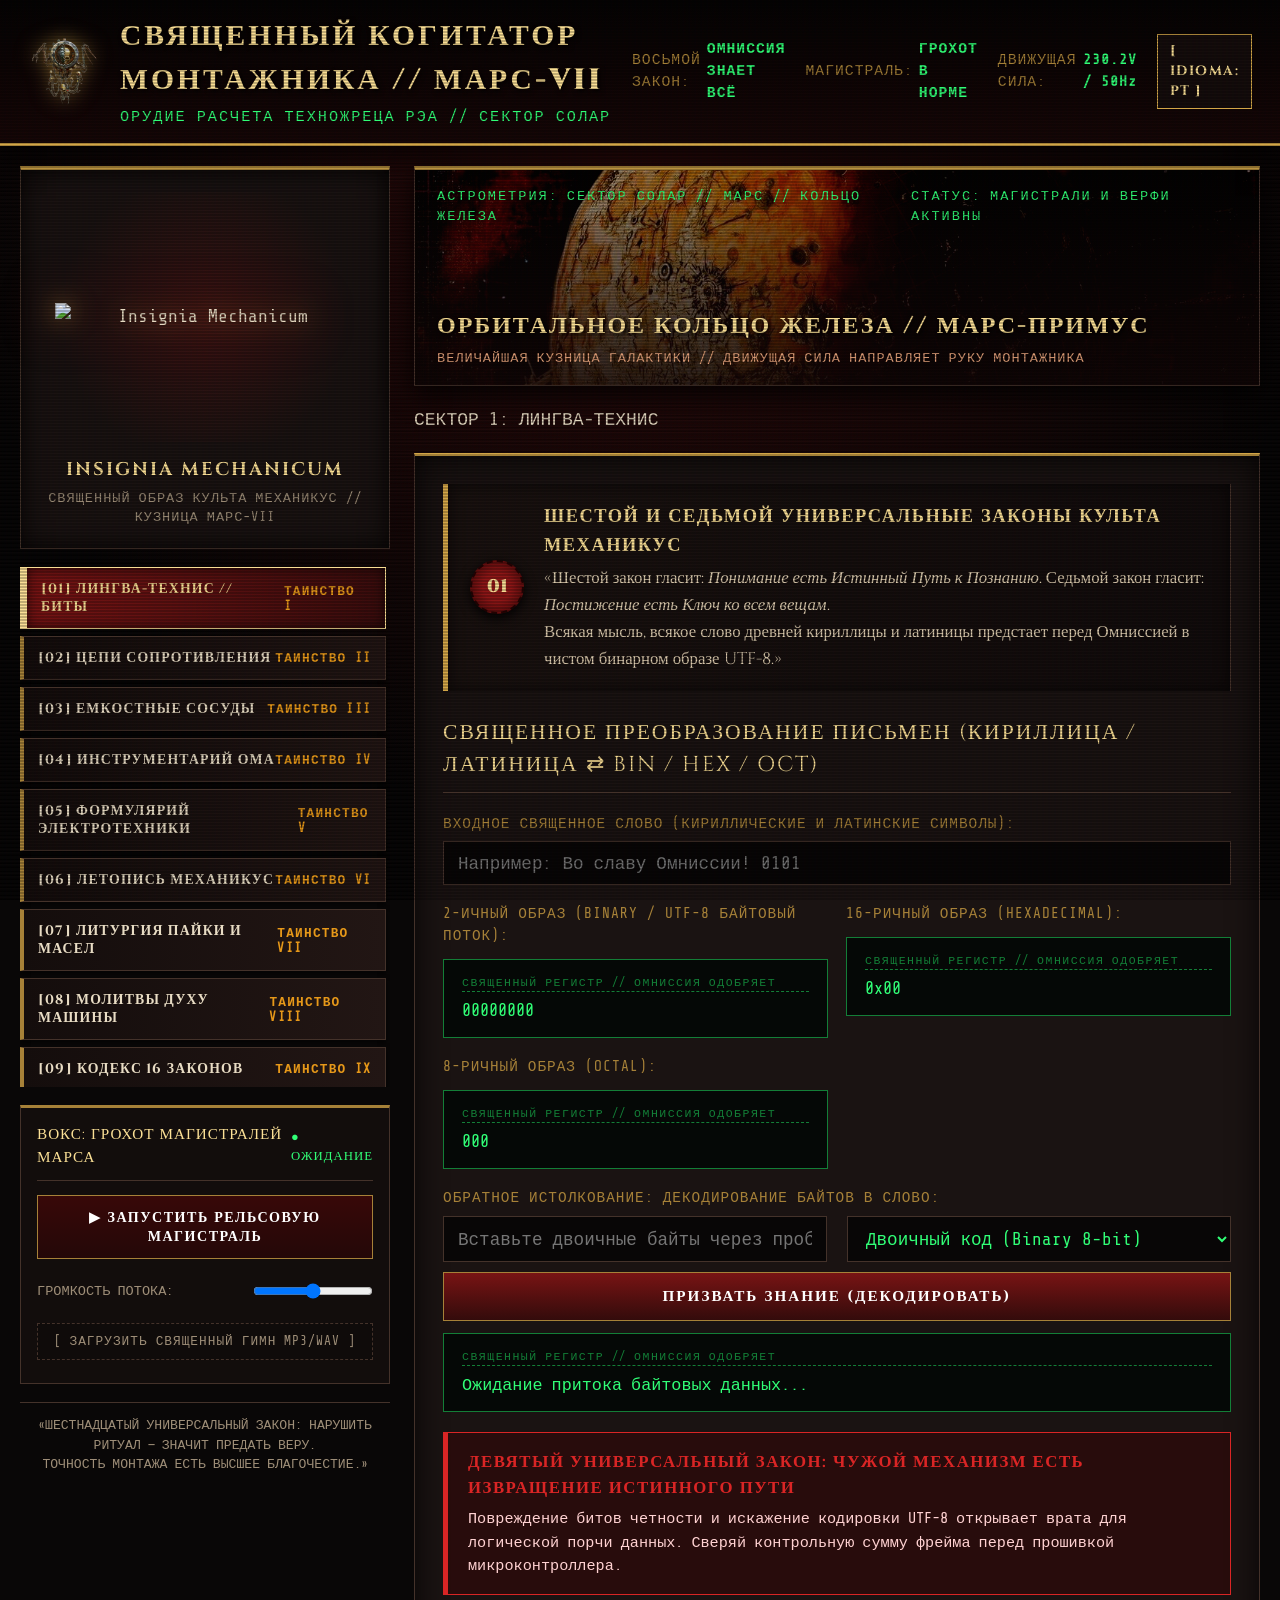
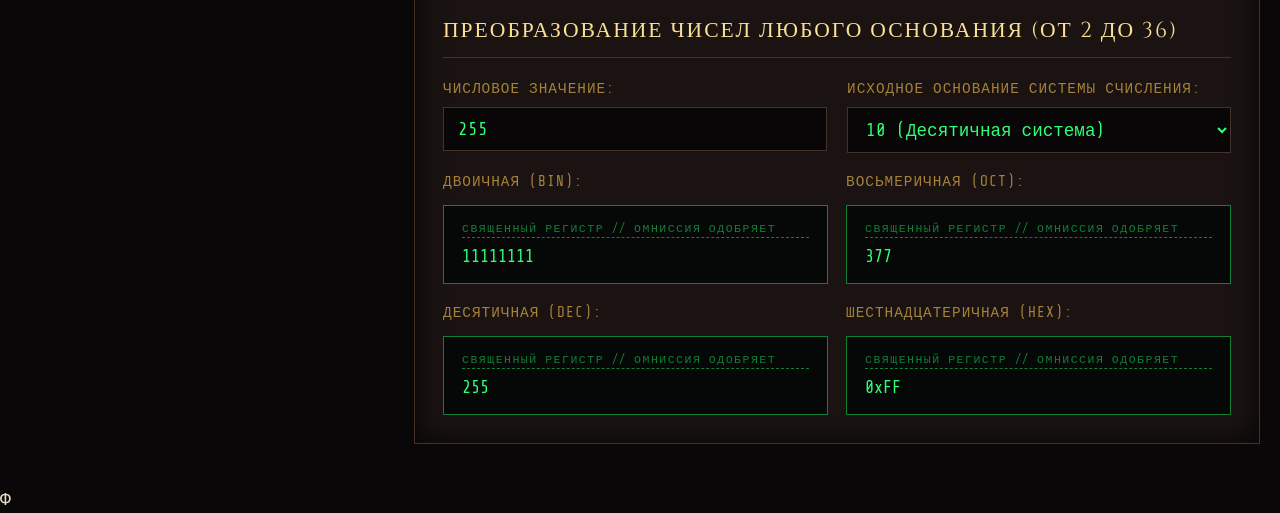
==== commit 505f94dc: "Update index.html" ====
--- a/index.html
+++ b/index.html
@@ -100,6 +100,10 @@
         <button class="rack-btn" onclick="selectSanctum('sec-exam', this)">
           <span>[11] ЭКЗАМЕН НА АКОЛИТА</span>
           <span class="btn-idx">ТАИНСТВО XI</span>
+        </button>
+        <button class="rack-btn" onclick="selectSanctum('sec-lexicon', this)">
+          <span>[12] ЛЕКСИКОН ОМНИССИИ</span>
+          <span class="btn-idx">ТАИНСТВО XII</span>
         </button>
       </nav>
 
@@ -713,7 +717,6 @@
         </div>
 
         <div id="hierarchy-container">
-          <!-- Карточки чинов будут отрендерены через JS -->
         </div>
       </div>
       <div id="sec-exam" class="module-card">
@@ -753,7 +756,29 @@
           </div>
         </div>
       </div>
-    </main>
+      </div>
+      <div id="sec-lexicon" class="module-card">
+        <div class="dogma-scroll">
+          <div class="dogma-seal-badge">12</div>
+          <div class="dogma-text">
+            <strong>СВЯЩЕННЫЙ ЛЕКСИКОН И ГЛОССАРИЙ СУЩНОСТЕЙ ДВИЖУЩЕЙ СИЛЫ</strong>
+            «Истинное знание начинается с постижения имени и сути явлений. Здесь начертаны толкования сокрытых физических процессов языком литургии Марсианского Культа.»
+          </div>
+        </div>
+
+        <div class="section-title">
+          <span>СВЯЩЕННЫЙ ТОЛКОВНИК РАДИОТЕХНИЧЕСКИХ ПОНЯТИЙ</span>
+        </div>
+
+        <div class="field-group">
+          <label>Фильтр поиска по терминам Лексикона:</label>
+          <input type="text" id="lexicon-search-input" placeholder="Введите термин: Добротность, Импеданс, Скин-эффект..." oninput="filterLexiconCards()">
+        </div>
+
+        <div id="lexicon-cards-container" class="grid-2">
+       </div>
+      </div>
+    </main>Ф
   </div>
 <script src="audio.js"></script>
   <script src="calculators.js"></script>
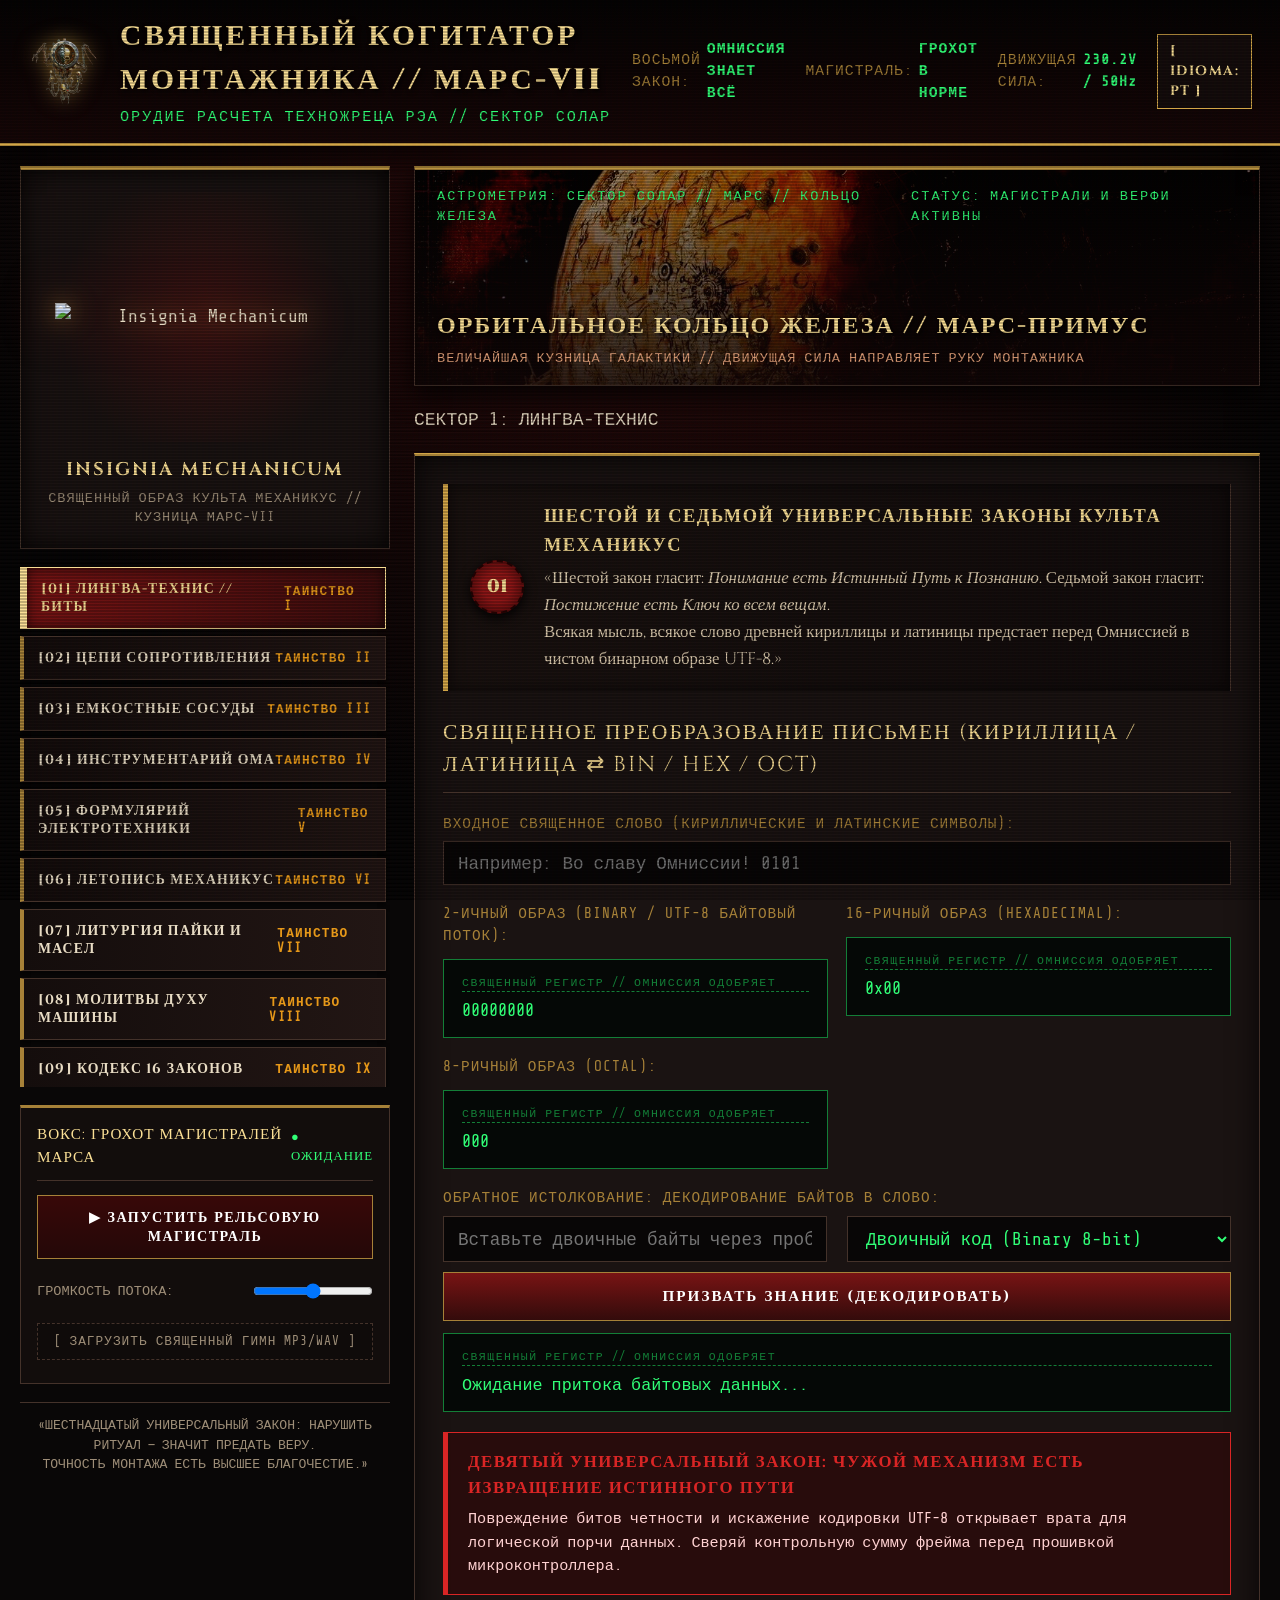
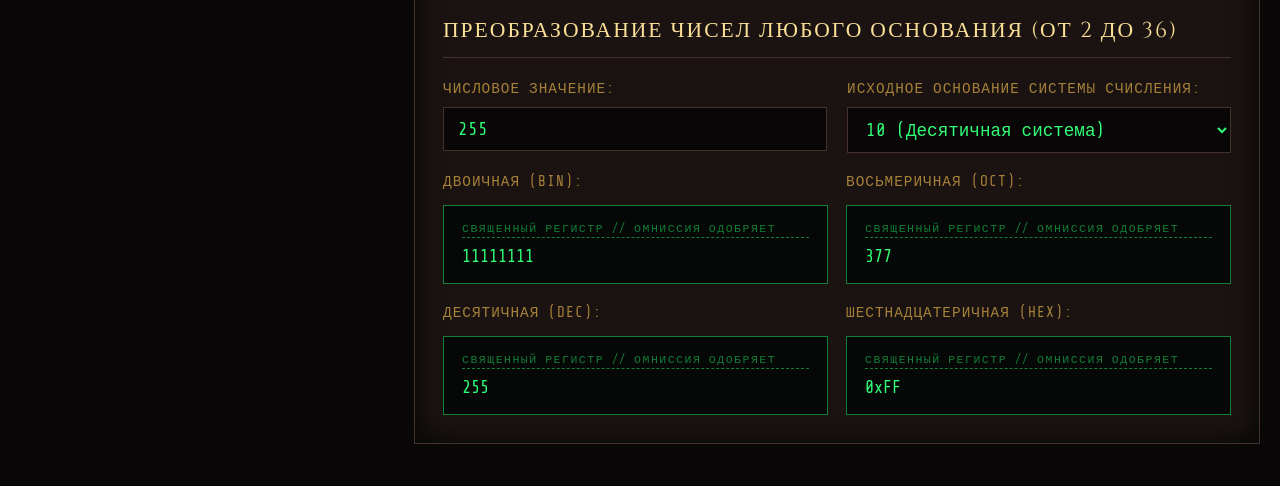
==== commit f53d3b18: "Update index.html" ====
--- a/index.html
+++ b/index.html
@@ -756,7 +756,6 @@
           </div>
         </div>
       </div>
-      </div>
       <div id="sec-lexicon" class="module-card">
         <div class="dogma-scroll">
           <div class="dogma-seal-badge">12</div>
@@ -778,7 +777,7 @@
         <div id="lexicon-cards-container" class="grid-2">
        </div>
       </div>
-    </main>Ф
+    </main>
   </div>
 <script src="audio.js"></script>
   <script src="calculators.js"></script>
--- a/style.css
+++ b/style.css
@@ -872,3 +872,54 @@
   .mars-viewport { height: 160px; }
   .telemetry-row { display: none; }
 }
+.lexicon-section-wrapper {
+  margin-bottom: 16px;
+}
+
+.lexicon-section-header {
+  background: linear-gradient(90deg, #180d0c 0%, #291212 100%);
+  border: 1px solid var(--iron-border);
+  border-left: 5px solid var(--brass-primary);
+  padding: 14px 18px;
+  cursor: pointer;
+  display: flex;
+  justify-content: space-between;
+  align-items: center;
+  transition: all 0.2s ease;
+  user-select: none;
+}
+
+.lexicon-section-header:hover {
+  background: linear-gradient(90deg, var(--mars-red-deep) 0%, #3d1414 100%);
+  border-color: var(--brass-bright);
+}
+
+.lexicon-section-title {
+  font-family: 'Cinzel', serif;
+  color: var(--brass-bright);
+  font-size: 1.05rem;
+  letter-spacing: 1.5px;
+  font-weight: 700;
+}
+
+.lexicon-toggle-icon {
+  font-family: 'Share Tech Mono', monospace;
+  color: var(--crt-green);
+  font-size: 0.95rem;
+  letter-spacing: 1px;
+}
+
+.lexicon-section-body {
+  display: none;
+  padding-top: 14px;
+}
+
+.lexicon-unit-badge {
+  display: inline-block;
+  background: #050404;
+  border: 1px solid var(--iron-border);
+  color: var(--warning-amber);
+  padding: 2px 8px;
+  font-size: 0.82rem;
+  margin-top: 8px;
+}
